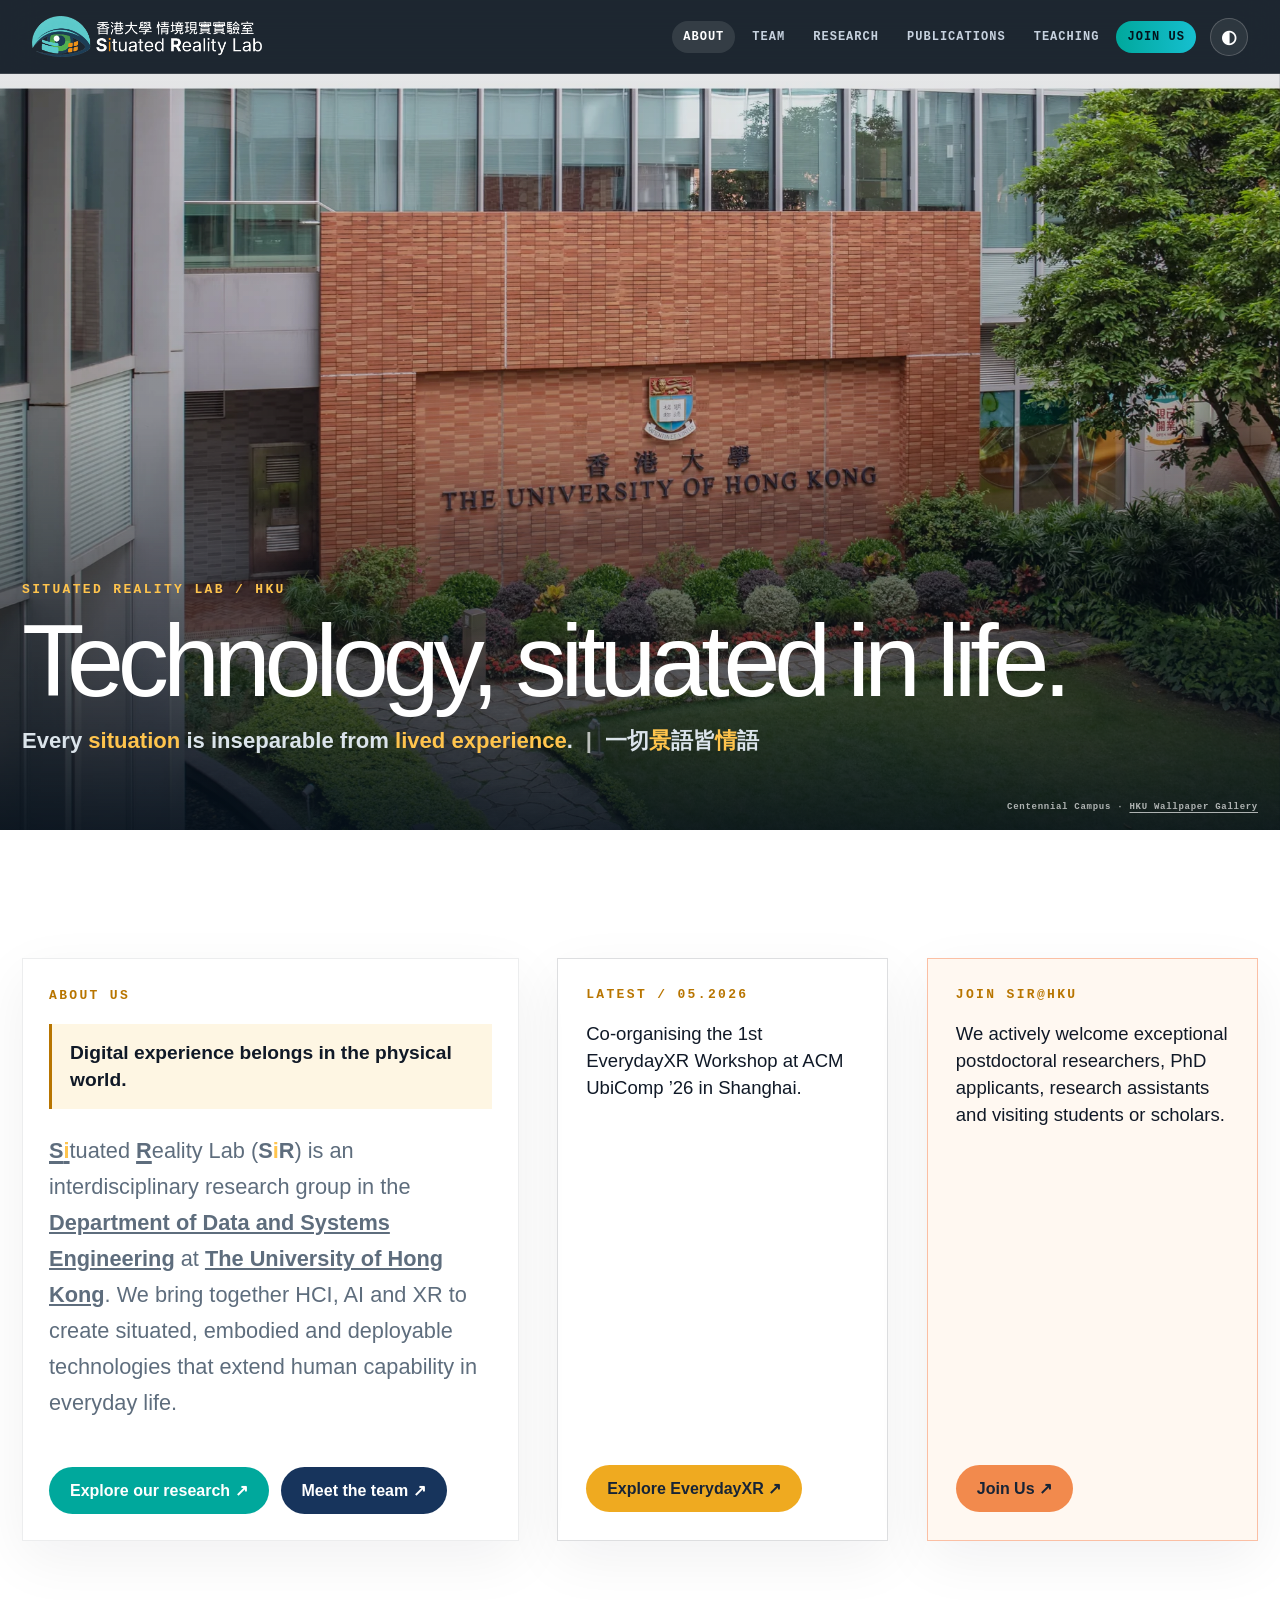
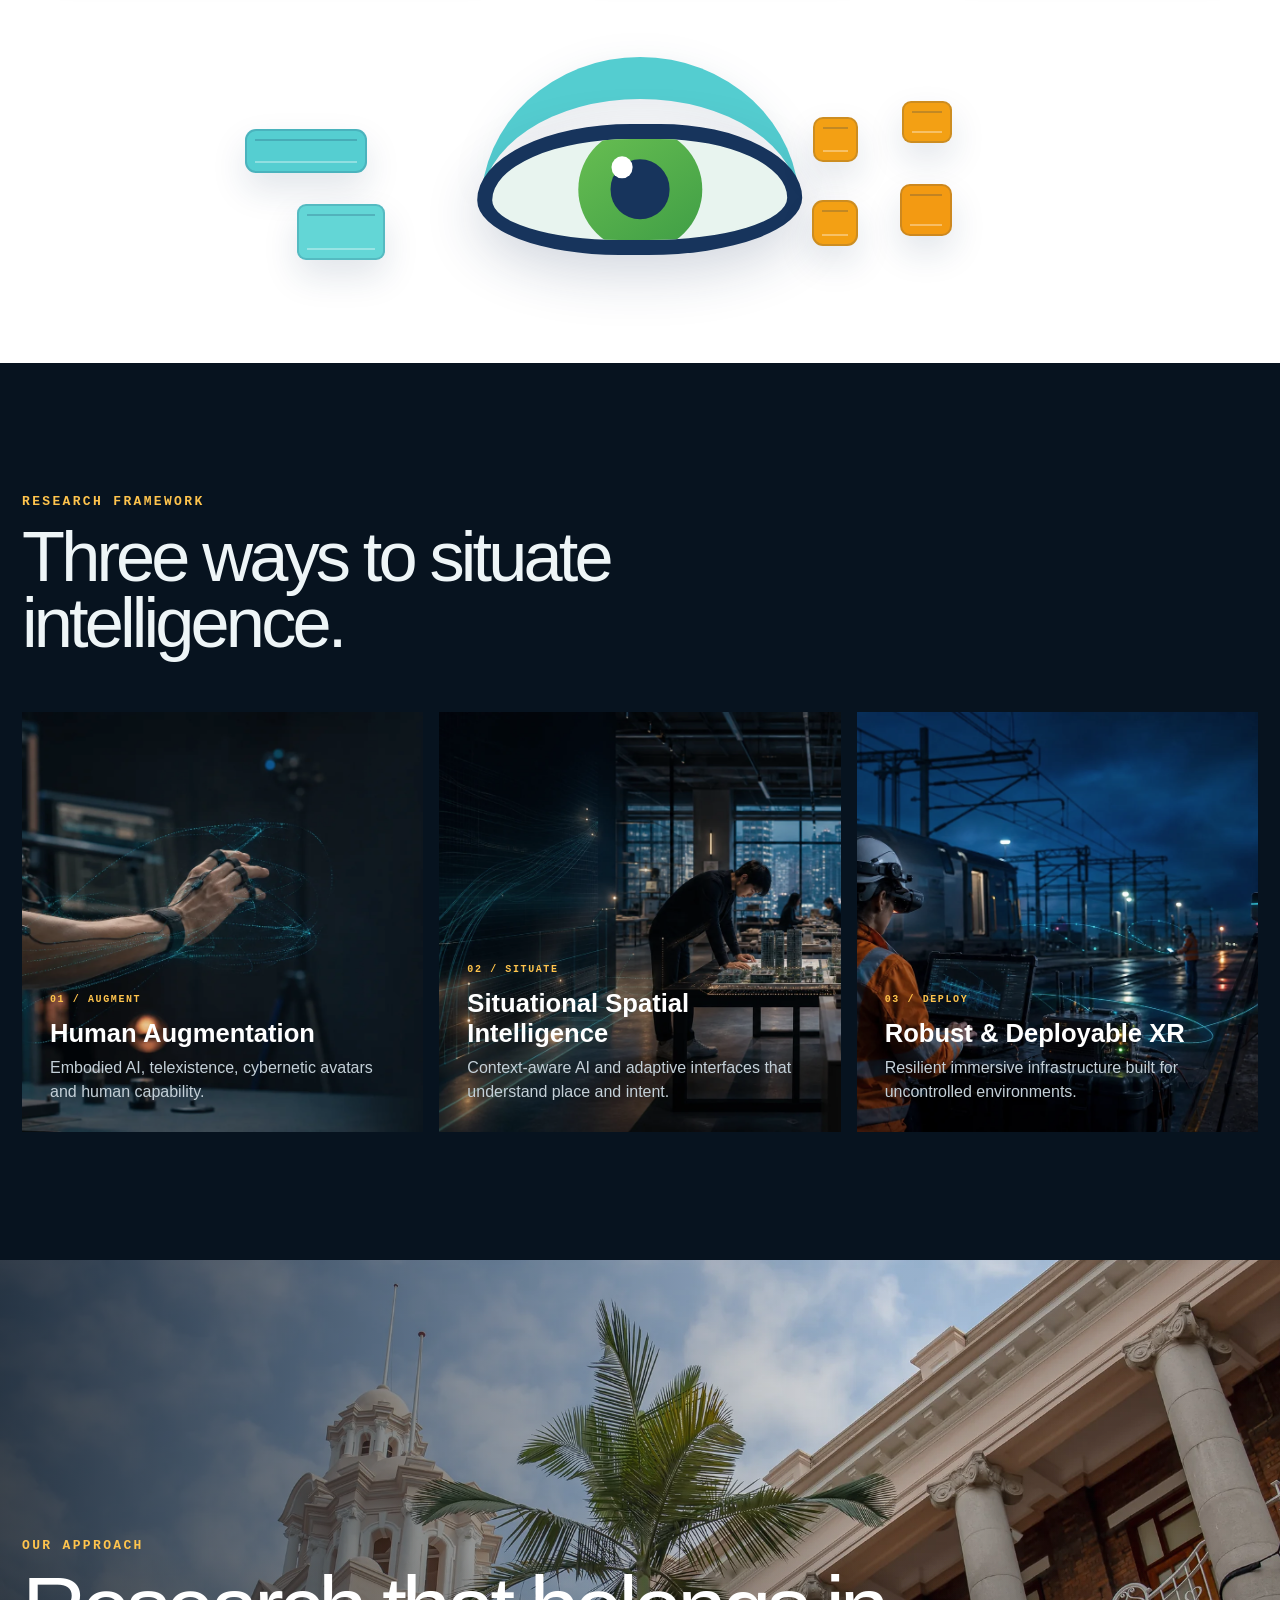
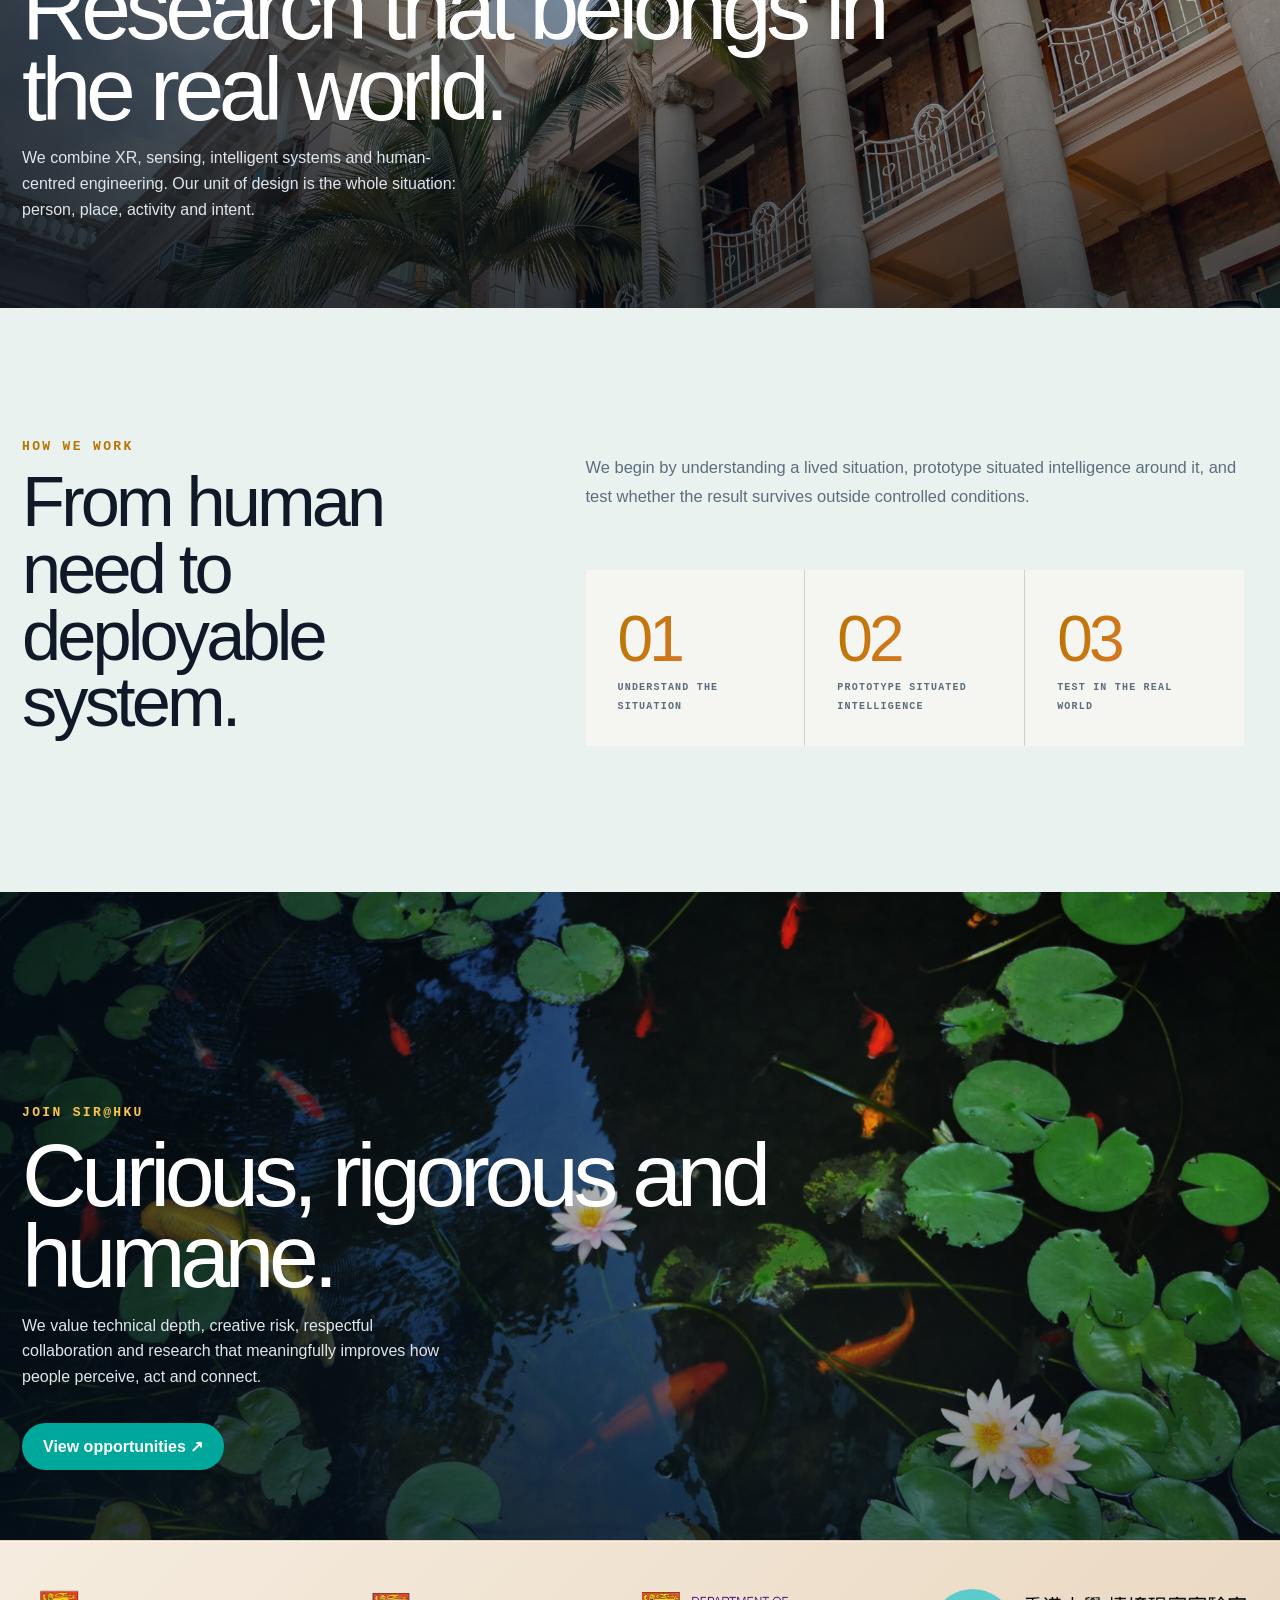
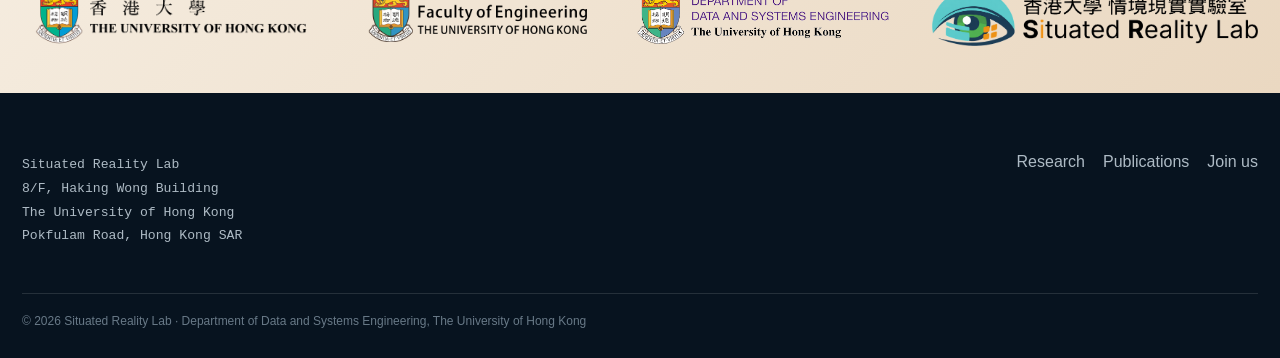
==== about.html @ 09bded4c "Fix About layout and 3D pupil" ====
<!doctype html><html lang="en"><head><meta charset="utf-8"><meta name="viewport" content="width=device-width,initial-scale=1"><meta name="theme-color" content="#07131f"><title>Situated Reality Lab — SiR@HKU</title><meta name="description" content="The Situated Reality Lab at The University of Hong Kong explores human augmentation, situational spatial intelligence and deployable XR systems."><meta property="og:title" content="Situated Reality Lab — SiR@HKU"><meta property="og:description" content="Every situation is inseparable from lived experience."><meta property="og:image" content="assets/campus/centennial-campus.webp"><link rel="icon" href="assets/brand/favicon.png"><link rel="stylesheet" href="site.css?v=20260717-about-eye4"></head><body>
<a class="skip" href="#content">Skip to content</a><header class="site-head"><a class="site-brand" href="index.html"><img src="assets/brand/sir-full-white.png" alt="Situated Reality Lab at HKU"></a><button class="nav-toggle" aria-expanded="false" aria-label="Open navigation">☰</button><nav class="site-nav" aria-label="Primary"><a href="index.html" aria-current="page">About</a><a href="team.html">Team</a><a href="research.html">Research</a><a href="publications.html">Publications</a><a href="teaching.html">Teaching</a><a class="join-pill" href="join.html">Join us</a></nav></header>
<main id="content" class="page-main"><section class="campus-hero"><img src="assets/campus/centennial-campus.webp" alt="HKU Centennial Campus"><div class="hero-copy"><span class="eyebrow">Situated Reality Lab / HKU</span><h1>Technology, situated in life.</h1><p class="hero-manifesto">Every <strong class="manifesto-accent">situation</strong> is inseparable from <strong class="manifesto-accent">lived experience</strong>. <span class="manifesto-divider">|</span> 一切<span class="manifesto-accent">景</span>語皆<span class="manifesto-accent">情</span>語</p></div><small class="photo-credit">Centennial Campus · <a href="https://hku.hk/multimedia/wallpaper-gallery/page-1/">HKU Wallpaper Gallery</a></small></section>
<section class="section section--white about-eye-section" data-about-eye><div class="about-eye-world" aria-hidden="true"><div class="about-eye"><div class="about-eye__cap"></div><div class="about-eye__sclera"><div class="about-eye__iris"><div class="about-eye__pupil"><i></i></div></div></div></div><span class="about-window about-window--1"></span><span class="about-window about-window--2"></span><span class="about-window about-window--3"></span><span class="about-window about-window--4"></span><span class="about-window about-window--5"></span><span class="about-window about-window--6"></span></div><div class="about-intro reveal"><div><span class="eyebrow">About us</span><aside class="about-note">Digital experience belongs in the physical world.</aside><p class="lede"><span class="sir-full-name"><strong class="sir-initial">S<span class="sir-i">i</span></strong>tuated <strong class="sir-initial">R</strong>eality Lab</span> (<strong class="sir-abbr">S<span class="sir-i">i</span>R</strong>) is an interdisciplinary research group in the <strong><a href="https://www.dase.hku.hk/" target="_blank" rel="noreferrer">Department of Data and Systems Engineering</a></strong> at <strong><a href="https://www.hku.hk/" target="_blank" rel="noreferrer">The University of Hong Kong</a></strong>. We bring together HCI, AI and XR to create situated, embodied and deployable technologies that extend human capability in everyday life.</p><div class="about-actions"><a class="button button--teal" href="research.html">Explore our research ↗</a><a class="button" href="team.html">Meet the team ↗</a></div></div><aside class="about-update"><span class="eyebrow">Latest / 05.2026</span><p>Co-organising the 1st EverydayXR Workshop at ACM UbiComp ’26 in Shanghai.</p><a class="button button--amber" href="https://sites.google.com/view/everydayxr2026" target="_blank" rel="noreferrer">Explore EverydayXR ↗</a></aside><aside class="about-update about-update--join"><span class="eyebrow">Join SiR@HKU</span><p>We actively welcome exceptional postdoctoral researchers, PhD applicants, research assistants and visiting students or scholars.</p><a class="button button--orange" href="join.html">Join Us ↗</a></aside></div></section>
<section class="section section--dark"><span class="eyebrow">Research framework</span><h2>Three ways to situate intelligence.</h2><div class="pillars reveal"><a class="pillar" href="research.html#augmentation"><img src="assets/research/human-augmentation-v2.webp" alt="Human augmentation research"><span>01 / AUGMENT</span><h3>Human Augmentation</h3><p>Embodied AI, telexistence, cybernetic avatars and human capability.</p></a><a class="pillar" href="research.html#intelligence"><img src="assets/research/spatial-intelligence-v2.webp" alt="Situational spatial intelligence research"><span>02 / SITUATE</span><h3>Situational Spatial Intelligence</h3><p>Context-aware AI and adaptive interfaces that understand place and intent.</p></a><a class="pillar" href="research.html#systems"><img src="assets/research/deployable-xr-v2.webp" alt="Deployable XR systems research"><span>03 / DEPLOY</span><h3>Robust & Deployable XR</h3><p>Resilient immersive infrastructure built for uncontrolled environments.</p></a></div></section>
<section class="campus-break"><img src="assets/campus/main-building-1.webp" alt="HKU Main Building"><div class="campus-break__copy reveal"><span class="eyebrow">Our approach</span><h2>Research that belongs in the real world.</h2><p>We combine XR, sensing, intelligent systems and human-centred engineering. Our unit of design is the whole situation: person, place, activity and intent.</p></div></section>
<section class="section section--tint"><div class="section-grid reveal"><div><span class="eyebrow">How we work</span><h2>From human need to deployable system.</h2></div><div class="prose"><p>We begin by understanding a lived situation, prototype situated intelligence around it, and test whether the result survives outside controlled conditions.</p><div class="kpi-row"><div class="kpi"><b>01</b><span>Understand the situation</span></div><div class="kpi"><b>02</b><span>Prototype situated intelligence</span></div><div class="kpi"><b>03</b><span>Test in the real world</span></div></div></div></div></section>
<section class="campus-break"><img src="assets/campus/law-pond.webp" alt="Pond lilies by the HKU Faculty of Law"><div class="campus-break__copy reveal"><span class="eyebrow">Join SiR@HKU</span><h2>Curious, rigorous and humane.</h2><p>We value technical depth, creative risk, respectful collaboration and research that meaningfully improves how people perceive, act and connect.</p><a class="button button--teal" href="join.html">View opportunities ↗</a></div></section></main>
<div class="logo-strip"><img src="assets/brand/hku-logo.png" alt="The University of Hong Kong"><img src="assets/brand/engineering-logo.png" alt="Faculty of Engineering"><img src="assets/brand/dase-logo.png" alt="Department of Data and Systems Engineering"><img src="assets/brand/sir-full.png" alt="Situated Reality Lab"></div>
<footer class="site-foot"><div class="foot-grid"><address>Situated Reality Lab<br>8/F, Haking Wong Building<br>The University of Hong Kong<br>Pokfulam Road, Hong Kong SAR</address><nav><a href="research.html">Research</a><a href="publications.html">Publications</a><a href="join.html">Join us</a></nav></div><div class="copyright">© 2026 Situated Reality Lab · Department of Data and Systems Engineering, The University of Hong Kong</div></footer><script src="site.js?v=20260717-about-eye3"></script></body></html>
---- site.css ----
:root{--ink:#101927;--muted:#5e6d7d;--paper:#f5f6f2;--teal:#00a89c;--cyan:#16bfd0;--yellow:#ffc44d;--yellow-ink:#b87500;--orange:#f57945;--navy:#17345c;--green:#7fa640;--line:rgba(16,25,39,.14);--max:1240px;--mono:ui-monospace,SFMono-Regular,Menlo,monospace;--sans:Inter,"Helvetica Neue",Arial,"PingFang SC",sans-serif}
*{box-sizing:border-box}html{scroll-behavior:smooth;background:var(--paper)}body{margin:0;color:var(--ink);background:var(--paper);font-family:var(--sans)}img{display:block;max-width:100%}a{color:inherit}::selection{background:var(--orange);color:#fff}.skip{position:absolute;left:-9999px}.skip:focus{left:16px;top:16px;z-index:1000;padding:10px;background:#fff}
.site-head{position:sticky;top:0;z-index:80;display:flex;align-items:center;gap:28px;min-height:74px;padding:10px max(22px,calc((100vw - var(--max))/2));border-bottom:1px solid rgba(255,255,255,.14);color:#fff;background:rgba(6,16,27,.9);backdrop-filter:blur(18px)}.site-brand{display:flex;align-items:center;gap:12px;text-decoration:none;margin-right:auto}.site-brand img{width:230px;height:auto;max-height:46px;object-fit:contain}.site-brand span{display:none}.site-nav{display:flex;align-items:center;gap:6px}.site-nav a,.quick a{padding:10px 11px;text-decoration:none;font:650 11px/1 var(--mono);letter-spacing:.09em;text-transform:uppercase;color:#c7d2df;border-radius:99px}.site-nav a:hover,.site-nav a[aria-current=page]{color:#fff;background:rgba(255,255,255,.1)}.join-pill{background:linear-gradient(90deg,var(--teal),var(--cyan))!important;color:#04131c!important}.nav-toggle{display:none;color:#fff;border:0;background:transparent;font-size:24px}
.campus-hero{position:relative;min-height:min(84vh,880px);display:flex;align-items:end;overflow:hidden;color:#fff;background:#0b1b2a}.campus-hero>img{position:absolute;inset:0;width:100%;height:100%;object-fit:cover;animation:hero-in 1.2s ease both}.campus-hero:after{content:"";position:absolute;inset:0;background:linear-gradient(180deg,rgba(4,15,26,.1),rgba(4,15,26,.2) 45%,rgba(4,15,26,.9))}.hero-copy{position:relative;z-index:2;width:min(var(--max),calc(100% - 44px));margin:0 auto;padding:90px 0 72px}.eyebrow{display:inline-block;font:700 11px/1.2 var(--mono);letter-spacing:.18em;text-transform:uppercase;color:var(--yellow-ink)}.hero-copy .eyebrow,.campus-break .eyebrow,.section--dark .eyebrow{color:var(--yellow)}.hero-copy h1{max-width:11em;margin:18px 0;font-size:clamp(3.2rem,8vw,7.8rem);font-weight:460;line-height:.88;letter-spacing:-.06em;text-wrap:balance}.hero-copy p{max-width:60ch;margin:0;color:#dbe4eb;font-size:clamp(1rem,1.6vw,1.25rem);line-height:1.55}.photo-credit{position:absolute;right:22px;bottom:18px;z-index:3;color:rgba(255,255,255,.66);font:600 9px/1 var(--mono);letter-spacing:.08em}.photo-credit a{text-underline-offset:3px}
.page-main{overflow:hidden}.section{padding:clamp(75px,10vw,140px) max(22px,calc((100vw - var(--max))/2))}.section--white{background:#fff}.section--dark{color:#eef5f7;background:#07131f}.section--tint{background:#e9f2ef}.section-grid{display:grid;grid-template-columns:minmax(0,.8fr) minmax(0,1.2fr);gap:clamp(45px,9vw,120px)}.section h2{max-width:12em;margin:14px 0 28px;font-size:clamp(2.5rem,5.5vw,5.4rem);font-weight:470;line-height:.95;letter-spacing:-.055em}.section h3{font-size:clamp(1.4rem,2vw,2rem);font-weight:560;line-height:1.15}.lede{max-width:60ch;color:var(--muted);font-size:clamp(1.1rem,1.7vw,1.38rem);line-height:1.65}.section--dark .lede,.section--dark p{color:#aebbc5}.prose{max-width:74ch}.prose p,.prose li{color:var(--muted);font-size:1.03rem;line-height:1.75}.prose strong{color:var(--ink)}.section--dark .prose strong{color:#fff}.prose ul{padding-left:1.15em}.kpi-row{display:grid;grid-template-columns:repeat(3,1fr);gap:1px;margin-top:60px;background:var(--line)}.kpi{padding:32px;background:var(--paper)}.kpi b{display:block;font-size:clamp(2.6rem,5vw,5rem);font-weight:470;letter-spacing:-.06em}.kpi span{font:650 10px/1.4 var(--mono);letter-spacing:.12em;text-transform:uppercase;color:var(--muted)}
.campus-break{position:relative;min-height:72vh;display:grid;place-items:end start;overflow:hidden;color:#fff}.campus-break img{position:absolute;inset:-7% 0;width:100%;height:114%;object-fit:cover;transform:translateY(var(--parallax,0))}.campus-break:after{content:"";position:absolute;inset:0;background:linear-gradient(90deg,rgba(3,13,23,.76),rgba(3,13,23,.1) 70%),linear-gradient(0deg,rgba(3,13,23,.55),transparent 55%)}.campus-break__copy{position:relative;z-index:2;width:min(var(--max),calc(100% - 44px));margin:0 auto;padding:70px 0}.campus-break h2{max-width:11em;margin:15px 0;font-size:clamp(3rem,7vw,7rem);font-weight:460;line-height:.9;letter-spacing:-.06em}.campus-break p{max-width:50ch;color:#dfe6eb;line-height:1.6}
.pillars{display:grid;grid-template-columns:repeat(3,1fr);gap:16px;margin-top:55px}.pillar{position:relative;min-height:420px;padding:28px;display:flex;flex-direction:column;justify-content:end;overflow:hidden;color:#fff;background:#0b1926;text-decoration:none}.pillar img{position:absolute;inset:0;width:100%;height:100%;object-fit:cover;filter:saturate(.82)}.pillar:after{content:"";position:absolute;inset:0;background:linear-gradient(0deg,rgba(3,10,18,.95),rgba(3,10,18,.08))}.pillar>*{position:relative;z-index:2}.pillar span{font:700 10px/1 var(--mono);letter-spacing:.16em;color:#67dfd5}.pillar h3{margin:14px 0 8px}.pillar p{margin:0;color:#c4d0d8;line-height:1.5}
.team-grid{display:grid;grid-template-columns:repeat(4,1fr);gap:18px;margin-top:55px}.person{background:#fff;border:1px solid var(--line)}.person img,.person-placeholder{width:100%;aspect-ratio:1;object-fit:cover;background:linear-gradient(135deg,var(--navy),var(--teal));}.person-placeholder{display:grid;place-items:center;color:#fff;font-size:4rem;font-weight:300}.person__copy{padding:21px}.person__copy h3{margin:0 0 8px;font-size:1.25rem}.person__copy p{margin:3px 0;color:var(--muted);font-size:.9rem;line-height:1.45}.person__copy .role{color:var(--yellow-ink);font:700 10px/1.3 var(--mono);letter-spacing:.09em;text-transform:uppercase}.alumni{columns:2;column-gap:55px;padding:0;list-style:none}.alumni li{break-inside:avoid;padding:13px 0;border-bottom:1px solid var(--line);color:var(--muted)}
.research-block{display:grid;grid-template-columns:70px 1fr;gap:35px;padding:45px 0;border-top:1px solid var(--line)}.research-block .num{font:700 12px/1 var(--mono);color:var(--orange)}.research-block h3{margin:0 0 15px;font-size:clamp(2rem,3.4vw,3.5rem);letter-spacing:-.04em}.topic-list{display:grid;grid-template-columns:1fr 1fr;gap:12px 35px;padding:0;list-style:none}.topic-list li{padding:14px 0;border-top:1px solid var(--line);color:var(--muted);line-height:1.55}
.research-scroll{background:#06111c}.research-scroll__section{position:relative;min-height:145vh;color:#fff}.research-scroll__panel{position:sticky;top:74px;display:grid;grid-template-columns:1.15fr .85fr;height:calc(100vh - 74px);min-height:650px;overflow:hidden;background:#07131f}.research-scroll__section:nth-child(even) .research-scroll__panel{grid-template-columns:.85fr 1.15fr}.research-scroll__section:nth-child(even) .research-scroll__visual{order:2}.research-scroll__visual{position:relative;overflow:hidden}.research-scroll__visual:after{content:"";position:absolute;inset:0;background:linear-gradient(90deg,transparent 55%,#07131f)}.research-scroll__section:nth-child(even) .research-scroll__visual:after{background:linear-gradient(270deg,transparent 55%,#07131f)}.research-scroll__visual img{width:100%;height:100%;object-fit:cover;filter:saturate(.86) contrast(1.05);transform:scale(1.03)}.research-scroll__copy{display:flex;flex-direction:column;justify-content:center;padding:clamp(34px,6vw,90px)}.research-scroll__num{font:700 10px/1 var(--mono);letter-spacing:.18em;color:#6ae2d7}.research-scroll__copy h2{margin:20px 0;font-size:clamp(3rem,5.5vw,6rem);font-weight:470;line-height:.9;letter-spacing:-.06em}.research-scroll__copy>p{max-width:42ch;color:#bdc9d2;font-size:1.05rem;line-height:1.6}.research-keywords{display:flex;flex-wrap:wrap;gap:9px;margin:24px 0 0;padding:0;list-style:none}.research-keywords li{padding:9px 11px;border:1px solid rgba(255,255,255,.18);border-radius:99px;color:#e4edf2;font:650 9px/1.2 var(--mono);letter-spacing:.06em}.research-scroll__cta{margin-top:28px;color:#72e1d7;text-decoration:none;font-weight:650}
.about-intro{display:grid;grid-template-columns:1fr 1fr;gap:clamp(40px,8vw,110px);align-items:end}.about-update{padding:28px;border:1px solid var(--line);background:#fff}.about-update p{font-size:1.25rem;line-height:1.45}.about-update a{text-underline-offset:4px}.about-actions{display:flex;gap:12px;flex-wrap:wrap;margin-top:28px}
.manifesto-accent,.text-accent{color:var(--yellow)}.manifesto-divider{padding:0 .3em;color:rgba(255,255,255,.7)}.hero-copy .hero-manifesto{max-width:none;font-size:clamp(1.08rem,1.8vw,1.38rem);font-weight:650}
.pub-tools{display:flex;gap:12px;align-items:center;margin:35px 0}.pub-tools input{width:min(520px,100%);padding:15px 18px;border:1px solid var(--line);background:#fff;font:inherit}.pub-year{display:grid;grid-template-columns:140px 1fr;gap:35px;padding:40px 0;border-top:1px solid var(--line)}.pub-year h2{margin:0;font-size:2.5rem}.pub-list{margin:0;padding:0 0 0 2.5rem;list-style:decimal}.pub-list li{padding:0 0 24px .35rem;color:var(--muted);line-height:1.6}.pub-list li::marker{color:var(--yellow-ink);font:800 11px/1 var(--mono)}.pub-list strong{color:var(--ink)}.author-highlight{padding:0 .15em;color:#fff;background:var(--navy);font-weight:750}.pub-note{color:var(--orange);font-weight:800}.badge{display:inline-block;margin:5px 0 0 8px;padding:5px 8px;color:#fff;background:var(--orange);font:700 9px/1.25 var(--mono);letter-spacing:.05em;text-transform:uppercase}.publication-key{margin:-10px 0 28px;color:var(--muted);font-size:.88rem}.publication-key sup{color:var(--orange);font-weight:800}
.teaching-group{padding:36px;border:1px solid var(--line);background:#fff}.teaching-group+.teaching-group{margin-top:24px}.teaching-brand{display:flex;align-items:center;min-height:74px;margin-bottom:20px}.teaching-brand img{width:auto;max-width:min(420px,100%);max-height:74px;object-fit:contain}.teaching-brand--cam img{max-height:64px}.supervision-note{margin-top:24px;padding:18px 20px;border-left:3px solid var(--teal);color:var(--muted);background:#f2f6f4;font-size:.9rem;line-height:1.6}
.timeline{display:grid;gap:0}.course{display:grid;grid-template-columns:170px 1fr;gap:32px;padding:38px 0;border-top:1px solid var(--line)}.course time{font:700 11px/1.5 var(--mono);letter-spacing:.1em;color:var(--yellow-ink)}.course h3{margin:0 0 10px}.course p{margin:4px 0;color:var(--muted);line-height:1.6}
.status-card{padding:35px;border-left:5px solid var(--orange);background:#fff}.status-card h3{margin-top:0}.opportunities{display:grid;grid-template-columns:repeat(3,1fr);gap:15px;margin-top:40px}.opportunity{padding:26px;border:1px solid var(--line);background:#fff}.opportunity span{color:var(--yellow-ink);font:700 10px/1 var(--mono);letter-spacing:.1em}.opportunity h3{margin:15px 0 8px}.opportunity p{color:var(--muted);line-height:1.55}.faq{max-width:900px;margin-top:40px}.faq details{border-top:1px solid var(--line)}.faq summary{cursor:pointer;padding:24px 34px 24px 0;font-size:1.12rem;font-weight:620;list-style:none}.faq summary:after{content:"+";float:right;color:var(--teal)}.faq details[open] summary:after{content:"−"}.faq details p{max-width:70ch;margin:0 0 25px;color:var(--muted);line-height:1.7}
.button{display:inline-block;margin-top:18px;padding:14px 21px;border-radius:99px;color:#fff;background:var(--navy);text-decoration:none;font-weight:650}.button--teal{background:var(--teal)}.logo-strip{color-scheme:only light;display:grid;grid-template-columns:1.15fr .9fr 1fr 1.25fr;align-items:center;gap:38px;padding:44px max(22px,calc((100vw - var(--max))/2));background:linear-gradient(135deg,#f5ecdf 0%,#ead8c1 100%);border-top:1px solid rgba(113,73,35,.16);box-shadow:inset 0 1px rgba(255,255,255,.48)}.logo-strip img{width:100%;height:58px;object-fit:contain}.logo-strip img:last-child{height:64px}.site-foot{padding:60px max(22px,calc((100vw - var(--max))/2)) 32px;color:#aebbc5;background:#07131f}.foot-grid{display:grid;grid-template-columns:1fr 1fr;gap:40px}.site-foot img{width:165px}.site-foot p,.site-foot address{font:normal .82rem/1.8 var(--mono)}.site-foot nav{display:flex;justify-content:flex-end;gap:18px;flex-wrap:wrap}.site-foot nav a{text-decoration:none}.copyright{margin-top:45px;padding-top:20px;border-top:1px solid rgba(255,255,255,.12);color:#687987;font-size:.75rem}
.about-intro{grid-template-columns:1.2fr .8fr .8fr;gap:clamp(18px,3vw,42px);align-items:stretch}.about-update{display:flex;flex-direction:column}.about-update p{font-size:1.16rem}.about-update a{margin-top:auto}.about-update--join{border-color:rgba(245,121,69,.45);background:#fff8f1}.about-update--join .eyebrow{color:var(--yellow-ink)}
.research-scroll__copy{overflow:auto}.research-keywords--details{display:grid;gap:0;width:100%;margin-top:20px}.research-keywords--details details{border-top:1px solid rgba(255,255,255,.16)}.research-keywords--details summary{cursor:pointer;padding:12px 26px 12px 0;color:#eef5f7;font:650 10px/1.35 var(--mono);letter-spacing:.045em;list-style:none}.research-keywords--details summary:after{content:"+";float:right;color:#67dfd5;font-size:15px}.research-keywords--details details[open] summary:after{content:"−"}.research-keywords--details p{margin:0 0 14px;max-width:48ch;color:#9fb0bc;font-size:.88rem;line-height:1.55}
.team-author{padding:.04em .2em;color:#542400;background:var(--yellow);border-bottom:2px solid var(--orange);font-weight:760}
.section--tint .eyebrow{color:var(--yellow-ink)}.kpi b,.pub-year>h2{color:var(--yellow-ink)}@supports ((-webkit-background-clip:text) or (background-clip:text)){.kpi b{background:linear-gradient(110deg,var(--yellow-ink),var(--orange));-webkit-background-clip:text;background-clip:text;-webkit-text-fill-color:transparent}}.pillar span,.research-scroll__num,.research-block .num{color:var(--yellow)}
.final-thought-note{max-width:900px;margin:0}.final-thought-note h3{margin:8px 0 12px;font-size:1.05rem}.final-thought-note p{margin:8px 0;font-size:.9rem}.join-label{color:var(--yellow-ink)!important}.final-thought-note .join-label{font:800 11px/1.2 var(--mono);letter-spacing:.12em;text-transform:uppercase}.join-page main a[target="_blank"]:not([href*="hku.hk/multimedia"])::after,.join-page main a[href^="mailto:"]::after{content:" ↗";color:var(--yellow-ink);font-weight:800;text-decoration:none}.join-page main .reading-list a[target="_blank"]::after{content:none}
.recruitment-call{display:grid;gap:10px;margin:20px 0;padding:0;list-style:none}.recruitment-call li{padding:15px 18px;border-left:3px solid var(--yellow);color:var(--ink);background:#fff8df;font-weight:720}.recruitment-call span{color:var(--muted);font-weight:560}.opening-intro{display:grid;grid-template-columns:minmax(0,.8fr) minmax(0,1.2fr);gap:clamp(45px,9vw,120px);align-items:end}.opening-intro .eyebrow,.opening-intro h2{grid-column:1}.opening-intro .lede{grid-column:2;grid-row:1 / span 2;margin:0}.opening-list{margin-top:55px;border-top:1px solid var(--line)}.opening-row{display:grid;grid-template-columns:90px 1fr;gap:28px;padding:38px 0;border-bottom:1px solid var(--line)}.opening-index{color:var(--yellow-ink);font:800 12px/1 var(--mono);letter-spacing:.14em}.opening-row h3{margin:0 0 8px}.opening-row p:first-of-type{margin-top:0}.opening-meta{color:var(--yellow-ink)!important;font:750 11px/1.45 var(--mono)!important;letter-spacing:.08em;text-transform:uppercase}.requirement-note{margin:10px 0 20px;padding:13px 16px;border-left:3px solid var(--yellow);color:var(--muted);background:#fff8df;font-size:.84rem;line-height:1.6}.requirement-note sup{color:var(--yellow-ink);font-weight:800}
.join-feature{display:grid;grid-template-columns:minmax(280px,.72fr) minmax(0,1.28fr);gap:clamp(42px,7vw,100px);align-items:start}.join-feature--reverse{grid-template-columns:minmax(0,1.28fr) minmax(280px,.72fr)}.join-feature__media{position:sticky;top:104px;margin:0}.join-feature__media img{width:100%;height:min(76vh,760px);min-height:560px;object-fit:cover;object-position:67% center}.join-feature--reverse .join-feature__media img{object-position:52% center}.join-feature__media figcaption{padding-top:10px;color:var(--muted);font:650 9px/1.45 var(--mono);letter-spacing:.06em}.join-feature__content h2{font-size:clamp(2.6rem,4.8vw,5rem)}.join-feature__content>.lede{margin-bottom:34px}.capability-grid{display:grid;grid-template-columns:1fr 1fr;gap:12px}.capability-grid article{padding:24px;border-top:3px solid var(--yellow);background:#fff}.capability-grid span{color:var(--yellow-ink);font:800 10px/1 var(--mono);letter-spacing:.14em}.capability-grid h3{margin:13px 0 9px;font-size:1.16rem}.capability-grid p,.admission-cards p,.funding-note,.institution-note p{color:var(--muted);line-height:1.65}.profile-note{margin-top:18px;padding:18px 20px;border-left:3px solid var(--yellow);color:var(--muted);background:#f7faf7;font-size:.9rem;line-height:1.65}.admission-cards{display:grid;gap:14px}.admission-cards article{padding:26px;border:1px solid var(--line);background:#f7f8f4}.admission-cards h3{margin:0 0 10px}.admission-cards a,.funding-note a{font-weight:700;text-decoration-color:var(--yellow-ink);text-decoration-thickness:2px;text-underline-offset:3px}.funding-note{margin:18px 0;padding:17px 19px;border-left:3px solid var(--yellow);background:#fff8df}.join-rankings{margin-top:24px}.join-rankings .kpi{padding:18px}.join-rankings .kpi b{font-size:clamp(2rem,3.2vw,3.4rem)}.institution-note{display:grid;grid-template-columns:1fr 1fr;gap:22px;margin-top:24px}.institution-note p{margin:0}.reading-list{display:grid;gap:0;margin-top:28px;padding-left:1.35rem}.reading-list li{padding:15px 0 15px 6px;border-top:1px solid var(--line)}.reading-list a{display:inline;color:var(--ink);font-weight:700;text-decoration-color:var(--yellow-ink);text-decoration-thickness:2px;text-underline-offset:4px}.reading-list cite{font-style:italic}.citation-meta{display:block;margin-top:6px;color:var(--muted);font:600 10px/1.55 var(--mono);letter-spacing:.025em}
.kpi-row.kpi-row--four{grid-template-columns:repeat(4,1fr)}
.why-join{overflow:hidden}.why-join__intro{display:grid;grid-template-columns:minmax(0,.85fr) minmax(0,1.15fr);gap:clamp(45px,9vw,120px);align-items:end}.why-join__intro h2{margin-bottom:0}.why-join__context{max-width:68ch}.why-join__context p{color:#b7c2ca;font-size:1.05rem;line-height:1.72}.why-join__context a{color:#fff;font-weight:700;text-decoration-color:var(--yellow);text-decoration-thickness:2px;text-underline-offset:4px}.why-join__context strong{color:var(--yellow)}.why-join__showcase{display:grid;grid-template-columns:minmax(0,1.18fr) minmax(300px,.82fr);gap:clamp(28px,5vw,68px);align-items:stretch;margin-top:60px}.why-join__visual{display:flex;flex-direction:column;justify-content:flex-end;margin:0;padding:clamp(22px,4vw,48px) clamp(15px,3vw,40px) 12px;background:#d8d1c1}.why-join__visual img{width:100%;height:auto;max-height:540px;object-fit:contain}.why-join__visual figcaption{padding-top:12px;color:#49525a;font:650 9px/1.45 var(--mono);letter-spacing:.06em}.why-join__visual a{font-weight:700}.why-join__funding{padding:clamp(25px,4vw,44px);border-top:4px solid var(--yellow);background:#102231}.micro-label{color:var(--yellow);font:800 10px/1 var(--mono);letter-spacing:.14em;text-transform:uppercase}.why-join__funding h3{max-width:13em;margin:16px 0 28px;font-size:clamp(1.8rem,3vw,3.1rem);font-weight:520;letter-spacing:-.035em}.funding-paths{display:grid;gap:18px}.funding-paths article{padding-top:18px;border-top:1px solid #29404f}.funding-paths article>span{color:var(--yellow);font:800 10px/1 var(--mono);letter-spacing:.12em;text-transform:uppercase}.funding-paths h4{margin:9px 0 8px;color:#fff;font-size:1.08rem}.funding-paths p{margin:0;color:#aebbc5;font-size:.92rem;line-height:1.65}.funding-paths a{color:#fff;text-decoration-color:var(--yellow);text-underline-offset:3px}.why-join__rankings{margin-top:44px;background:#29404f}.why-join__rankings .kpi{padding:24px;background:#102231}.why-join__rankings .kpi b{color:var(--yellow);font-size:clamp(2.6rem,4.5vw,4.5rem)}.why-join__rankings .kpi span{color:#aebbc5}.why-join__source{display:grid;grid-template-columns:minmax(170px,.36fr) 1fr;align-items:center;gap:24px;margin-top:20px;padding:14px;border:1px solid #29404f;color:#fff;background:#0c1b28;transition:border-color .25s,transform .25s}.why-join__source:hover{border-color:var(--yellow);transform:translateY(-2px)}.why-join__source img{width:100%;height:90px;object-fit:cover}.why-join__source span{display:grid;gap:8px}.why-join__source small{color:#8fa0ab;font:650 9px/1.4 var(--mono);letter-spacing:.08em;text-transform:uppercase}.why-join__source strong{color:var(--yellow);font-size:1.08rem}.join-page main .why-join__context a::after,.join-page main .funding-paths a::after,.join-page main .why-join__visual a::after,.join-page main .why-join__source::after{content:none}
.reveal{opacity:0;transform:translateY(24px);transition:.7s ease}.reveal.is-visible{opacity:1;transform:none}@keyframes hero-in{from{scale:1.06;opacity:.5}to{scale:1;opacity:1}}
@media(max-width:900px){.nav-toggle{display:block}.site-nav{position:absolute;left:0;right:0;top:100%;display:none;flex-direction:column;align-items:stretch;padding:14px 22px;background:#07131f}.site-nav.is-open{display:flex}.site-nav a{padding:14px}.section-grid,.foot-grid,.about-intro,.opening-intro,.join-feature,.join-feature--reverse,.why-join__intro,.why-join__showcase{grid-template-columns:1fr}.opening-intro .eyebrow,.opening-intro h2,.opening-intro .lede{grid-column:1;grid-row:auto}.opening-row{grid-template-columns:54px 1fr}.application-notes{margin-left:82px}.join-feature__media{position:relative;top:0;order:0}.join-feature__content{order:1}.join-feature__media img{height:56vh;min-height:420px}.pillars{grid-template-columns:1fr}.pillar{min-height:350px}.team-grid{grid-template-columns:repeat(2,1fr)}.opportunities{grid-template-columns:1fr}.topic-list{grid-template-columns:1fr}.site-foot nav{justify-content:flex-start}.campus-hero{min-height:72vh}.hero-copy h1{font-size:clamp(3.2rem,13vw,6rem)}.logo-strip{grid-template-columns:1fr 1fr}.research-scroll__section{min-height:auto}.research-scroll__panel,.research-scroll__section:nth-child(even) .research-scroll__panel{position:relative;top:0;grid-template-columns:1fr;height:auto;min-height:0}.research-scroll__section:nth-child(even) .research-scroll__visual{order:0}.research-scroll__visual{height:52vh;min-height:380px}.research-scroll__visual:after,.research-scroll__section:nth-child(even) .research-scroll__visual:after{background:linear-gradient(0deg,#07131f,transparent 60%)}.research-scroll__copy{padding:55px 24px 75px}}
.join-page main .why-join__context a::after,.join-page main .funding-paths a::after,.join-page main .why-join__visual a::after,.join-page main .why-join__source::after{content:none!important}
@media(max-width:600px){.site-head{min-height:66px}.site-brand img{width:180px}.team-grid{grid-template-columns:1fr}.alumni{columns:1}.kpi-row{grid-template-columns:1fr}.capability-grid,.institution-note{grid-template-columns:1fr}.pub-year,.course,.research-block,.opening-row{grid-template-columns:1fr}.opening-row{gap:14px}.application-notes{margin-left:0}.join-feature__media img{height:62vh;min-height:360px}.pub-year{gap:15px}.research-block{gap:16px}.logo-strip{grid-template-columns:1fr;gap:25px}.logo-strip img{width:min(330px,100%);object-position:left center}.hero-copy{padding-bottom:50px}.campus-break{min-height:62vh}.why-join__source{grid-template-columns:1fr}.why-join__source img{height:auto}.why-join__visual{padding:22px 10px 10px}}
@media(max-width:600px){.kpi-row.kpi-row--four{grid-template-columns:1fr}}
@media(prefers-reduced-motion:reduce){html{scroll-behavior:auto}.reveal{opacity:1;transform:none}.campus-hero>img{animation:none}}
.reading-section{display:grid;grid-template-columns:minmax(280px,.72fr) minmax(0,1.28fr);gap:clamp(42px,7vw,100px);align-items:start}.reading-section__intro{position:sticky;top:104px}.reading-photo{margin:32px 0 0}.reading-photo img{width:100%;height:min(58vh,560px);min-height:440px;object-fit:cover}.reading-photo figcaption{padding-top:10px;color:var(--muted);font:650 9px/1.45 var(--mono);letter-spacing:.06em}
@media(max-width:900px){.reading-section{grid-template-columns:1fr}.reading-section__intro{position:relative;top:0}.reading-photo img{height:55vh;min-height:400px}}
.why-join__visual{position:relative;display:block;overflow:hidden;padding:0;background:#d8b846}.why-join__visual img{width:100%;height:100%;min-height:620px;max-height:none;object-fit:cover;object-position:center}.why-join__visual figcaption{position:absolute;right:0;bottom:0;left:0;padding:36px 18px 14px;color:#fff;background:linear-gradient(transparent,rgba(7,19,31,.88));font:650 9px/1.45 var(--mono);letter-spacing:.06em}.why-join__visual a{color:#fff}.why-join__rankings{grid-template-columns:repeat(4,minmax(0,1fr))}.why-join__rankings .kpi{min-width:0}.why-join__rankings .kpi span{line-height:1.45}
@media(max-width:900px){.why-join__visual img{min-height:520px}.why-join__rankings{grid-template-columns:repeat(2,minmax(0,1fr))}}
@media(max-width:600px){.why-join__visual img{min-height:360px}.why-join__rankings{grid-template-columns:repeat(2,minmax(0,1fr))}.why-join__rankings .kpi{padding:18px 14px}.why-join__rankings .kpi b{font-size:clamp(2.25rem,12vw,3.4rem)}.why-join__rankings .kpi span{font-size:.72rem}}
.research-vision__image{width:100%;margin:0 0 30px}.research-vision__image img{display:block;width:100%;aspect-ratio:3/2;object-fit:cover}.research-vision__image figcaption{padding-top:10px;color:var(--muted);font:650 9px/1.45 var(--mono);letter-spacing:.06em}.research-vision__image a{color:var(--ink);font-weight:700;text-decoration-color:var(--yellow-ink);text-underline-offset:3px}
.why-join__rankings .kpi b{background:linear-gradient(125deg,var(--rank-start,#ffe36a),var(--rank-end,#ff9f32));-webkit-background-clip:text;background-clip:text;-webkit-text-fill-color:transparent}.why-join__rankings .kpi:nth-child(1){--rank-start:#fff08a;--rank-end:#ffd84d}.why-join__rankings .kpi:nth-child(2){--rank-start:#ffe36a;--rank-end:#ffc247}.why-join__rankings .kpi:nth-child(3){--rank-start:#ffd54f;--rank-end:#ffb33b}.why-join__rankings .kpi:nth-child(4){--rank-start:#ffca45;--rank-end:#ffa43a}.why-join__rankings .kpi:nth-child(5){--rank-start:#ffba40;--rank-end:#ff9638}.why-join__rankings .kpi:nth-child(6){--rank-start:#ffac3d;--rank-end:#f88935}.why-join__rankings .kpi:nth-child(7){--rank-start:#ff9f39;--rank-end:#ee7c32}.why-join__rankings .kpi:nth-child(8){--rank-start:#ff9137;--rank-end:#df6f2f}
.how-we-work__steps .kpi b{background:linear-gradient(125deg,var(--step-start,#fff08a),var(--step-end,#ff9f32));-webkit-background-clip:text;background-clip:text;-webkit-text-fill-color:transparent}.how-we-work__steps .kpi:nth-child(1){--step-start:#fff08a;--step-end:#ffd84d}.how-we-work__steps .kpi:nth-child(2){--step-start:#ffd54f;--step-end:#ffb33b}.how-we-work__steps .kpi:nth-child(3){--step-start:#ffac3d;--step-end:#f88935}
.open-access-label{display:inline-flex;align-items:center;margin-left:8px;padding:4px 7px;border:1px solid #86c59b;border-radius:999px;color:#17683a;background:#e7f6ec;font:800 8px/1 var(--mono);letter-spacing:.08em;text-transform:uppercase;vertical-align:1px}
.research-scroll__copy{min-height:0;overflow-y:auto;justify-content:safe center;scrollbar-gutter:stable}.research-scroll__num{font-size:13px;line-height:1.1;letter-spacing:.16em}.research-keywords--details summary{padding:14px 28px 14px 0;font-size:13px;line-height:1.4;letter-spacing:.035em}.research-keywords--details summary:after{font-size:18px}.research-keywords--details p{margin-bottom:16px;font-size:.92rem;line-height:1.58}
.research-scroll__num{position:sticky;top:0;z-index:3;align-self:flex-start;padding:8px 12px 8px 0;background:linear-gradient(90deg,#07131f 78%,rgba(7,19,31,0))}
@media(max-width:600px){.reading-photo img{height:62vh;min-height:360px}}

/* Research cinematic prototype: scroll is the timeline; images are replaceable by encoded video later. */
.research-cinematic{--cinematic-progress:0;position:relative;isolation:isolate;background:#06111c}
.research-cinematic__stage{position:sticky;top:74px;z-index:0;height:calc(100vh - 74px);overflow:hidden;background:#06111c}
.research-cinematic__scene{position:absolute;inset:0;opacity:0;transform:scale(1.08);will-change:opacity,transform;transition:opacity .12s linear}
.research-cinematic__scene img{width:100%;height:100%;object-fit:cover;filter:saturate(.88) contrast(1.08) brightness(.72)}
.research-cinematic__scene:after{content:"";position:absolute;inset:0;background:linear-gradient(90deg,rgba(4,13,22,.14),rgba(4,13,22,.28) 48%,rgba(4,13,22,.94) 82%),linear-gradient(0deg,rgba(4,13,22,.62),transparent 45%)}
.research-cinematic__scene--augment{opacity:var(--scene-1,1);transform:scale(calc(1.08 - var(--scene-1-progress,0)*.06)) translate3d(calc(var(--scene-1-progress,0)*-1.5%),0,0)}
.research-cinematic__scene--situate{opacity:var(--scene-2,0);transform:scale(calc(1.08 - var(--scene-2-progress,0)*.06)) translate3d(calc((1 - var(--scene-2-progress,0))*1.5%),0,0)}
.research-cinematic__scene--deploy{opacity:var(--scene-3,0);transform:scale(calc(1.08 - var(--scene-3-progress,0)*.06)) translate3d(calc((1 - var(--scene-3-progress,0))*1.5%),0,0)}
.research-cinematic__glow{position:absolute;left:18%;top:30%;width:30vw;height:30vw;border-radius:50%;background:radial-gradient(circle,rgba(0,212,194,.24),transparent 68%);mix-blend-mode:screen;transform:translate3d(calc(var(--cinematic-progress)*8vw),calc(var(--cinematic-progress)*-3vw),0)}
.research-cinematic__grid{position:absolute;inset:0;opacity:.18;background-image:linear-gradient(rgba(91,226,213,.2) 1px,transparent 1px),linear-gradient(90deg,rgba(91,226,213,.2) 1px,transparent 1px);background-size:72px 72px;mask-image:linear-gradient(90deg,#000,transparent 68%);transform:perspective(700px) rotateX(62deg) translateY(48%) scale(1.5);transform-origin:bottom}
.research-cinematic__hud{position:absolute;left:max(22px,calc((100vw - var(--max))/2));right:max(22px,calc((100vw - var(--max))/2));bottom:26px;display:grid;grid-template-columns:auto auto 1fr auto;align-items:center;gap:14px;color:#d7e2e9;font:750 9px/1 var(--mono);letter-spacing:.14em;text-transform:uppercase}
.research-cinematic__hud b{color:var(--yellow);font-size:13px}.research-cinematic__hud i{height:1px;background:linear-gradient(90deg,var(--yellow) calc(var(--cinematic-progress)*100%),rgba(255,255,255,.2) 0)}.research-cinematic__hud small{font:inherit;color:#8fa2ae}
.research-cinematic .research-scroll__section{z-index:2;min-height:115vh;margin-top:0;padding:15vh max(22px,calc((100vw - var(--max))/2)) 18vh;pointer-events:none}
.research-cinematic .research-scroll__section:first-of-type{margin-top:calc(-100vh + 74px)}
.research-cinematic .research-scroll__panel,.research-cinematic .research-scroll__section:nth-child(even) .research-scroll__panel{position:relative;top:auto;display:block;width:min(570px,48vw);height:auto;min-height:0;margin-left:auto;overflow:visible;background:transparent;pointer-events:auto}
.research-cinematic .research-scroll__visual{display:none}
.research-cinematic .research-scroll__copy{max-height:none;overflow:visible;justify-content:flex-start;padding:clamp(28px,4vw,54px);border:1px solid rgba(255,255,255,.14);background:rgba(7,19,31,.82);box-shadow:0 30px 90px rgba(0,0,0,.28);backdrop-filter:blur(18px)}
.research-cinematic .research-scroll__num{position:static;padding:0;background:none}
.research-cinematic .research-scroll__copy h2{font-size:clamp(3rem,4.8vw,5.2rem)}

@media(max-width:900px){
  .research-cinematic__stage{top:66px;height:calc(100vh - 66px)}
  .research-cinematic__scene:after{background:linear-gradient(0deg,rgba(4,13,22,.96) 5%,rgba(4,13,22,.25) 72%),linear-gradient(90deg,rgba(4,13,22,.15),rgba(4,13,22,.45))}
  .research-cinematic__hud{bottom:15px;grid-template-columns:auto auto 1fr}.research-cinematic__hud small{display:none}
  .research-cinematic .research-scroll__section{min-height:125vh;margin-top:0;padding:44vh 22px 14vh}
  .research-cinematic .research-scroll__section:first-of-type{margin-top:calc(-100vh + 66px)}
  .research-cinematic .research-scroll__panel,.research-cinematic .research-scroll__section:nth-child(even) .research-scroll__panel{width:100%;margin:0}
  .research-cinematic .research-scroll__copy{max-height:none;padding:26px 22px}
  .research-cinematic .research-scroll__copy h2{font-size:clamp(2.7rem,10vw,4rem)}
}
@media(prefers-reduced-motion:reduce){.research-cinematic__scene{transform:none!important;transition:none}.research-cinematic__grid,.research-cinematic__glow{display:none}}
.research-world-canvas{position:absolute;inset:0;width:100%;height:100%;display:block;background:radial-gradient(circle at 35% 45%,#123649 0,#071824 42%,#030a12 100%)}
.research-world-fallback{display:none;position:absolute;inset:0}.research-world-fallback img{width:100%;height:100%;object-fit:cover;filter:brightness(.58) saturate(.8)}
.research-world-fallback:after{content:"";position:absolute;inset:0;background:linear-gradient(90deg,transparent,#07131f 78%)}
.research-world-canvas.is-unavailable+.research-world-fallback{display:block}
@media(prefers-reduced-motion:reduce){.research-world-canvas{display:none}.research-world-fallback{display:block}}
.research-outro{margin-top:-100px}

/* Persistent light / dark appearance switch. */
.theme-toggle{flex:0 0 auto;display:grid;place-items:center;width:38px;height:38px;padding:0;border:1px solid rgba(255,255,255,.2);border-radius:50%;color:#fff;background:rgba(255,255,255,.07);font:700 18px/1 var(--sans);cursor:pointer;transition:background .2s,border-color .2s,transform .2s}.theme-toggle:hover{border-color:var(--yellow);background:rgba(255,255,255,.14);transform:rotate(8deg)}.theme-toggle:focus-visible{outline:2px solid var(--yellow);outline-offset:3px}
html[data-theme=dark]{color-scheme:dark;--ink:#edf4f6;--muted:#aebbc5;--paper:#07131f;--line:rgba(225,238,244,.15);--yellow-ink:#ffc44d}
html[data-theme=dark] body{color:var(--ink);background:#07131f}
html[data-theme=dark] .section--white{background:#0b1926}
html[data-theme=dark] .section--tint{background:#102231}
html[data-theme=dark] .section--white .prose p,html[data-theme=dark] .section--white .prose li,html[data-theme=dark] .section--tint .prose p,html[data-theme=dark] .section--tint .prose li,html[data-theme=dark] .lede{color:#aebbc5}
html[data-theme=dark] .prose strong,html[data-theme=dark] .research-vision__image a,html[data-theme=dark] .research-outro__image a{color:#f3f7f8}
html[data-theme=dark] .about-update,html[data-theme=dark] .person,html[data-theme=dark] .status-card,html[data-theme=dark] .opportunity,html[data-theme=dark] .capability-grid article,html[data-theme=dark] .admission-cards article,html[data-theme=dark] .pub-tools input{color:#edf4f6;background:#102231;border-color:var(--line)}
html[data-theme=dark] .about-update--join,html[data-theme=dark] .recruitment-call li,html[data-theme=dark] .requirement-note,html[data-theme=dark] .funding-note{color:#f3eadb;background:#2b2418}
html[data-theme=dark] .supervision-note,html[data-theme=dark] .profile-note{color:#b9c5cc;background:#0d202d}
html[data-theme=dark] .pub-list strong,html[data-theme=dark] .reading-list a,html[data-theme=dark] .course h3,html[data-theme=dark] .opening-row h3{color:#f3f7f8}
html[data-theme=dark] .kpi{background:#102231}
html[data-theme=dark] .research-outro{background:#102231}
html[data-theme=dark] .reading-section{background:#0b1926}
html[data-theme=dark] .reading-list li,html[data-theme=dark] .pub-year,html[data-theme=dark] .course,html[data-theme=dark] .opening-row{border-color:var(--line)}
html[data-theme=dark] .teaching-group{color:#101927;background:linear-gradient(135deg,#f5ecdf 0%,#ead8c1 100%);border-color:rgba(113,73,35,.16)}
html[data-theme=dark] .teaching-group .eyebrow,html[data-theme=dark] .teaching-group time{color:#9b6200}
html[data-theme=dark] .teaching-group h2,html[data-theme=dark] .teaching-group h3,html[data-theme=dark] .teaching-group strong{color:#101927}
html[data-theme=dark] .teaching-group p,html[data-theme=dark] .teaching-group .course p{color:#53606b}
html[data-theme=dark] .teaching-group .supervision-note{color:#53606b;background:rgba(255,255,255,.48)}
html[data-theme=dark] .logo-strip{color-scheme:only light;background:linear-gradient(135deg,#f5ecdf 0%,#ead8c1 100%)}
@media(max-width:600px){.theme-toggle{width:34px;height:34px;font-size:16px}}
.site-head{gap:10px;padding-right:clamp(18px,2.5vw,36px);padding-left:clamp(18px,2.5vw,36px)}.site-brand{order:1}.site-nav{order:2;margin-left:auto}.theme-toggle{order:3;margin-left:4px}.nav-toggle{order:4}
@media(max-width:900px){.site-nav{margin-left:0}.theme-toggle{margin-left:auto}.site-brand{margin-right:0}}
.site-nav a{font-size:12px;letter-spacing:.085em}
.eyebrow{font-size:13px}
.about-note{max-width:34rem;margin:20px 0 24px;padding:15px 18px;border-left:3px solid var(--yellow-ink);background:rgba(240,178,30,.12);color:var(--ink);font-size:clamp(1.05rem,1.5vw,1.25rem);font-weight:700;line-height:1.45}
html[data-theme=dark] .about-note{background:rgba(240,178,30,.1);color:#eef5f7}
.sir-initial,.sir-abbr{font-weight:800}.sir-i{color:var(--yellow)}.sir-initial{text-decoration-line:underline;text-decoration-color:currentColor;text-decoration-thickness:.12em;text-underline-offset:.15em}
.about-eye-section{position:relative;isolation:isolate;min-height:760px;padding-bottom:clamp(300px,29vw,390px);overflow:hidden}
.about-eye-section .about-intro{position:relative;z-index:2}
.about-eye-section .about-intro>div,.about-eye-section .about-update{box-shadow:0 18px 55px rgba(16,25,39,.06)}
.about-eye-section .about-intro>div:first-child{padding:26px;background:rgba(255,255,255,.94);border:1px solid rgba(16,25,39,.08);backdrop-filter:blur(9px)}
.about-eye-world{--gx:0;--gy:0;position:absolute;z-index:1;left:50%;bottom:0;width:min(920px,94vw);height:clamp(280px,29vw,380px);transform:translateX(-50%);pointer-events:none}
.about-eye{position:absolute;left:50%;top:53%;width:clamp(240px,27vw,350px);height:clamp(135px,15vw,195px);transform:translate(-50%,-50%)}
.about-eye__cap{position:absolute;z-index:1;left:4%;top:-8%;width:92%;height:77%;border-top:clamp(24px,3.4vw,42px) solid #54cdd0;border-radius:50% 50% 0 0/100% 100% 0 0;filter:drop-shadow(0 10px 18px rgba(23,52,92,.1))}
.about-eye__sclera{position:absolute;z-index:2;left:3%;bottom:5%;width:94%;height:68%;overflow:hidden;border:clamp(9px,1.2vw,15px) solid #17345c;border-radius:52% 48% 52% 48%/64% 62% 48% 46%;background:#e8f4ef;box-shadow:0 18px 55px rgba(23,52,92,.2);transform-origin:center;transition:transform .12s ease}
.about-eye__iris{position:absolute;left:50%;top:50%;width:42%;aspect-ratio:1;border-radius:50%;background:linear-gradient(145deg,#69bf52,#3e9d45);transform:translate(calc(-50% + var(--gx)*26px),calc(-50% + var(--gy)*15px));transition:transform .16s cubic-bezier(.2,.8,.2,1)}
.about-eye__pupil{position:absolute;left:50%;top:50%;width:48%;aspect-ratio:1;border-radius:50%;background:#17345c;transform:translate(-50%,-50%)}
.about-eye__pupil i{position:absolute;left:2%;top:-5%;width:36%;aspect-ratio:1;border-radius:50%;background:#fff}
.about-eye-world.is-blinking .about-eye__sclera{transform:scaleY(.07)}
.about-window{--mx:0px;--my:0px;position:absolute;display:block;border:2px solid rgba(23,52,92,.17);box-shadow:0 16px 35px rgba(23,52,92,.13);transform:translate(var(--mx),var(--my));transition:transform .55s cubic-bezier(.2,.8,.2,1),left .55s cubic-bezier(.2,.8,.2,1),top .55s cubic-bezier(.2,.8,.2,1)}
.about-window:after{content:"";position:absolute;inset:8px;border-top:2px solid rgba(23,52,92,.22);border-bottom:2px solid rgba(255,255,255,.35)}
.about-window--1{left:6%;top:25%;width:128px;height:48px;border-radius:11px;background:#55ced1}
.about-window--2{left:14%;top:61%;width:92px;height:62px;border-radius:9px;background:#63d6d6}
.about-window--3{left:29%;top:12%;width:56px;height:56px;border-radius:10px;background:#f3a014}
.about-window--4{right:27%;top:18%;width:64px;height:45px;border-radius:9px;background:#f3a014}
.about-window--5{right:13%;top:55%;width:108px;height:60px;border-radius:11px;background:#54cdd0}
.about-window--6{right:5%;top:22%;width:50px;height:74px;border-radius:10px;background:#f39a12}
html[data-theme=dark] .about-eye-section .about-intro>div:first-child{color:#eef5f7;background:rgba(16,34,49,.94);border-color:rgba(255,255,255,.1)}
html[data-theme=dark] .about-eye__sclera{background:#dcece8}
@media(max-width:900px){.about-eye-section{min-height:0;padding-bottom:300px}.about-eye-world{height:285px}.about-eye-section .about-intro>div:first-child{padding:22px}.about-window--1{left:2%}.about-window--2{left:9%}.about-window--5{right:8%}.about-window--6{right:1%}}
@media(max-width:600px){.about-eye-section{padding-bottom:250px}.about-eye-world{height:235px}.about-eye{width:220px;height:124px}.about-window--1{width:72px;height:36px}.about-window--2{width:58px;height:46px}.about-window--3{left:18%;width:38px;height:38px}.about-window--4{right:17%;width:40px;height:34px}.about-window--5{width:64px;height:42px}.about-window--6{width:36px;height:52px}}
@media(prefers-reduced-motion:reduce){.about-eye__iris,.about-eye__sclera,.about-window{transition:none!important}.about-eye-world.is-autonomous .about-eye__iris,.about-eye-world.is-autonomous .about-window{animation:none!important}}
.about-eye-section{min-height:920px;padding-bottom:clamp(350px,33vw,440px)}
.about-eye-section .about-intro{align-items:stretch}
.about-eye-section .about-update{height:100%;min-height:0;align-self:stretch}
.about-update .button{align-self:flex-start;margin-top:auto}.button--amber{color:#172436;background:#efaa20}.button--orange{color:#172436;background:#f28a4d}
.about-eye-world{left:50%;right:auto;bottom:8px;width:min(1040px,calc(100vw - 44px));height:clamp(320px,31vw,410px);transform:translateX(-50%)}
.about-window--1{left:12%;top:43%;width:122px;height:44px}
.about-window--2{left:17%;top:62%;width:88px;height:56px}
.about-window--3{left:auto;right:29%;top:40%;width:45px;height:45px}
.about-window--4{right:20%;top:36%;width:50px;height:42px}
.about-window--5{right:29%;top:61%;width:46px;height:46px;background:#f3a014}
.about-window--6{right:20%;top:57%;width:52px;height:52px}
@media(max-width:900px){.about-eye-section{min-height:0;padding-bottom:280px}.about-eye-section .about-update{width:100%;height:auto;min-height:0}.about-eye-world{left:50%;right:auto;bottom:0;width:min(760px,96vw);height:270px;transform:translateX(-50%)}}
@media(max-width:600px){.about-eye-section{padding-bottom:235px}.about-eye-world{height:225px}.about-window--1{left:4%;width:70px;height:34px}.about-window--2{left:10%;width:56px;height:42px}.about-window--3{right:27%;width:34px;height:34px}.about-window--4{right:12%;width:38px;height:32px}.about-window--5{right:27%;width:34px;height:34px}.about-window--6{right:12%;width:38px;height:40px}}
.research-outro{position:relative;z-index:4}.research-outro__image{width:100%;margin:0 0 30px}.research-outro__image img{width:100%;aspect-ratio:16/8;object-fit:cover;object-position:center 43%}.research-outro__image figcaption{padding-top:10px;color:var(--muted);font:650 9px/1.45 var(--mono);letter-spacing:.06em}.research-outro__image a{font-weight:700;text-decoration-color:var(--yellow-ink);text-underline-offset:3px}
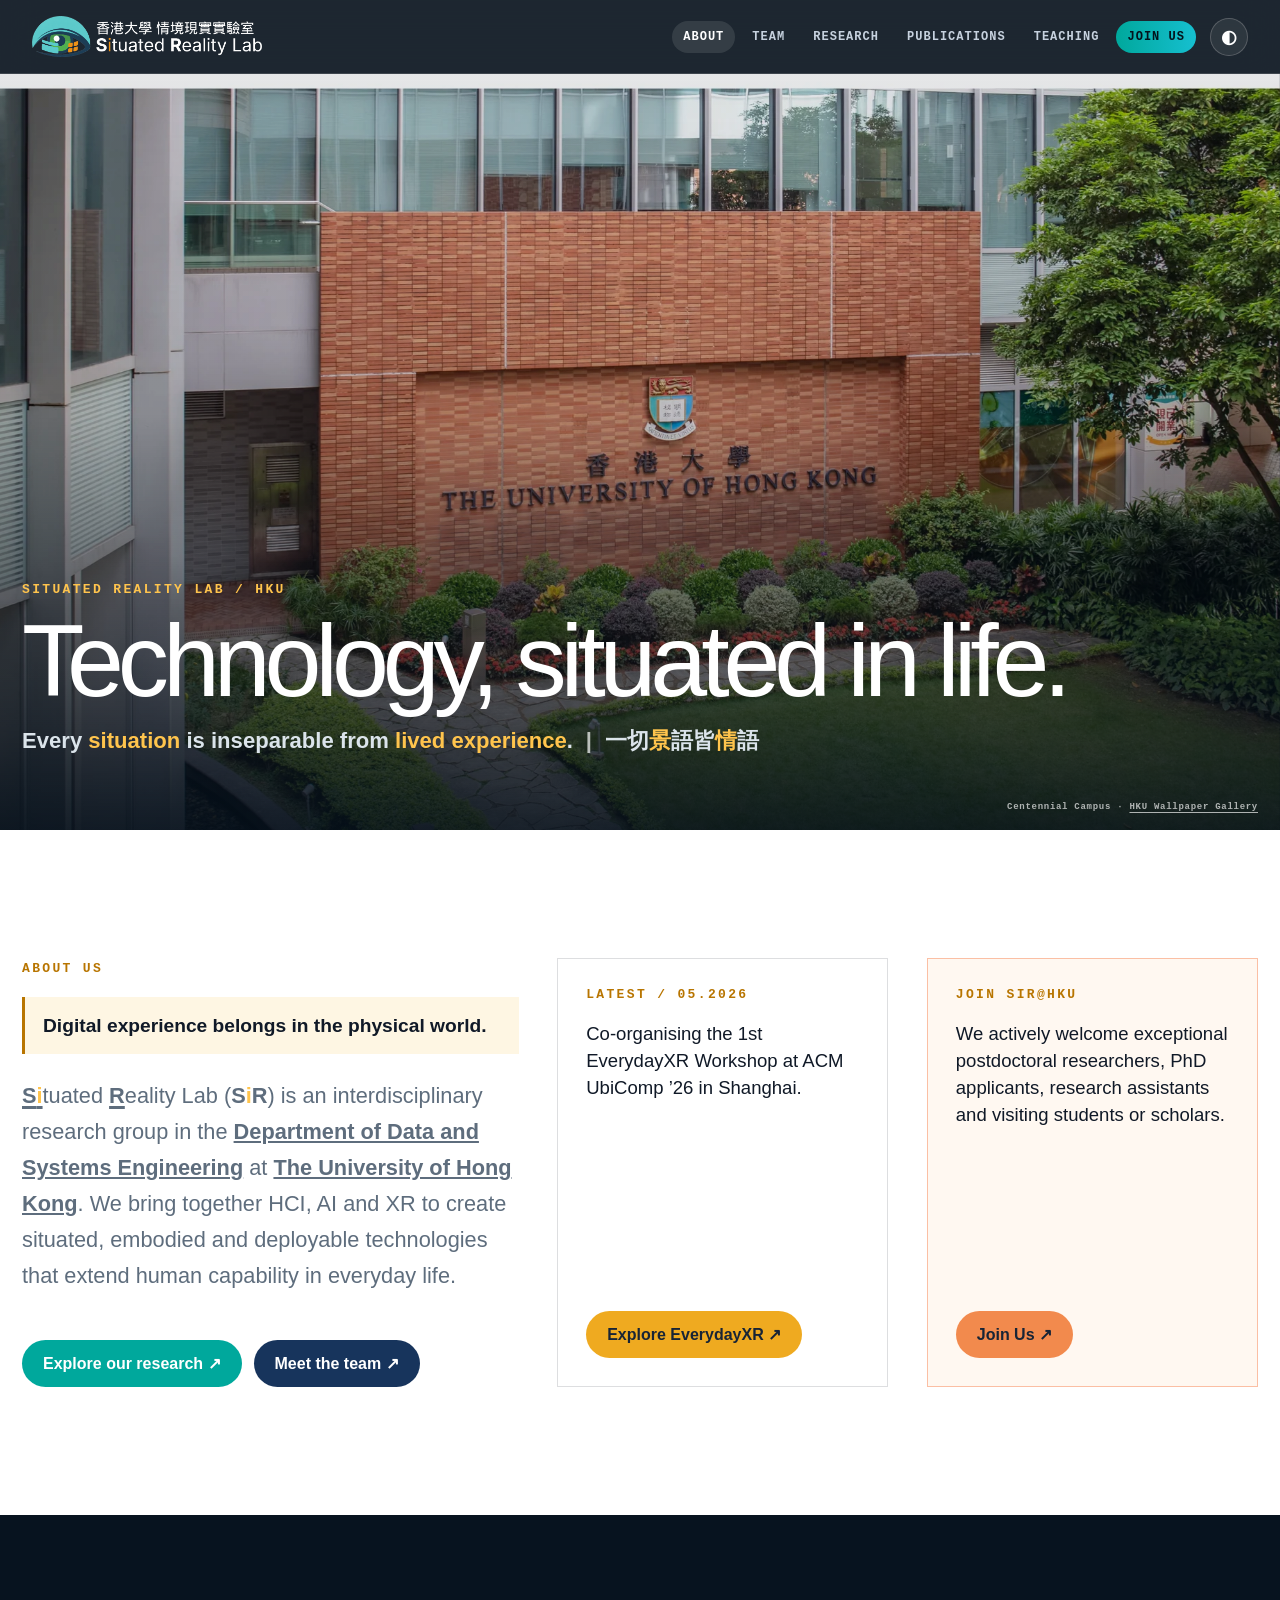
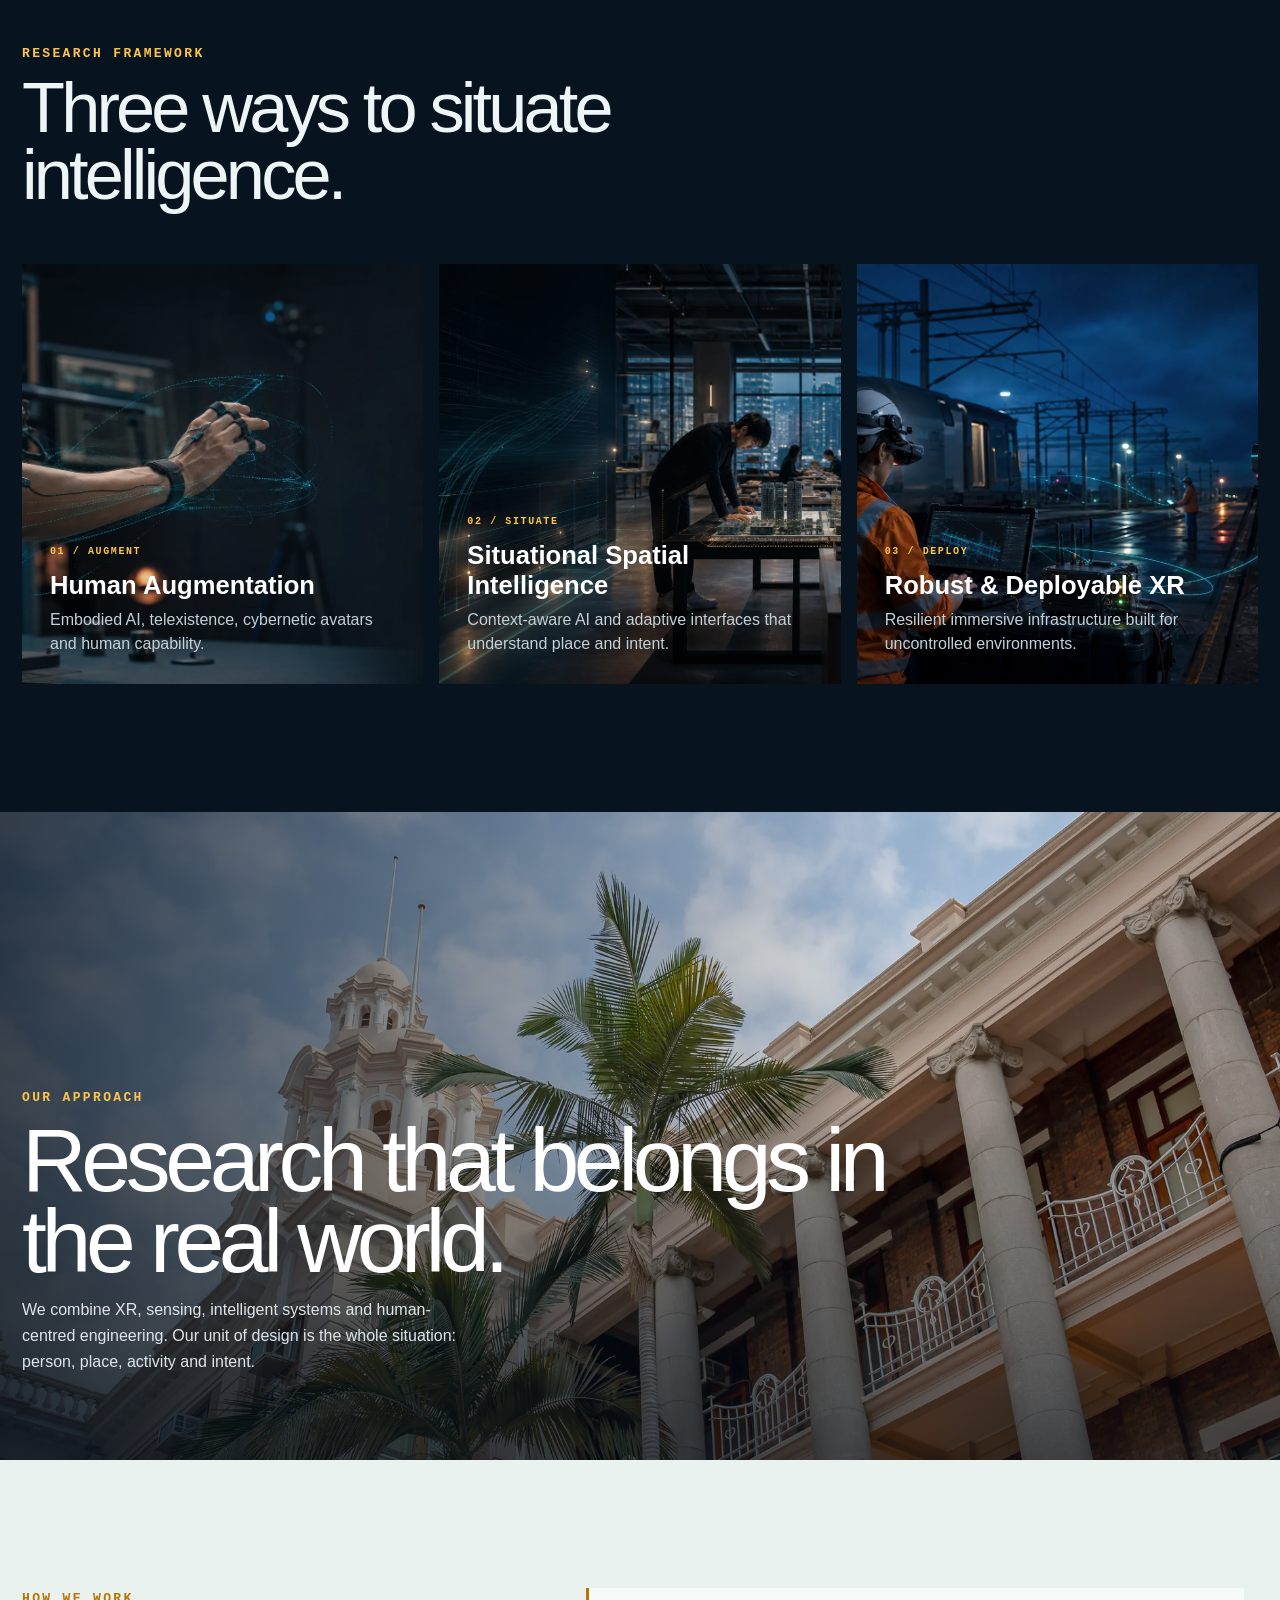
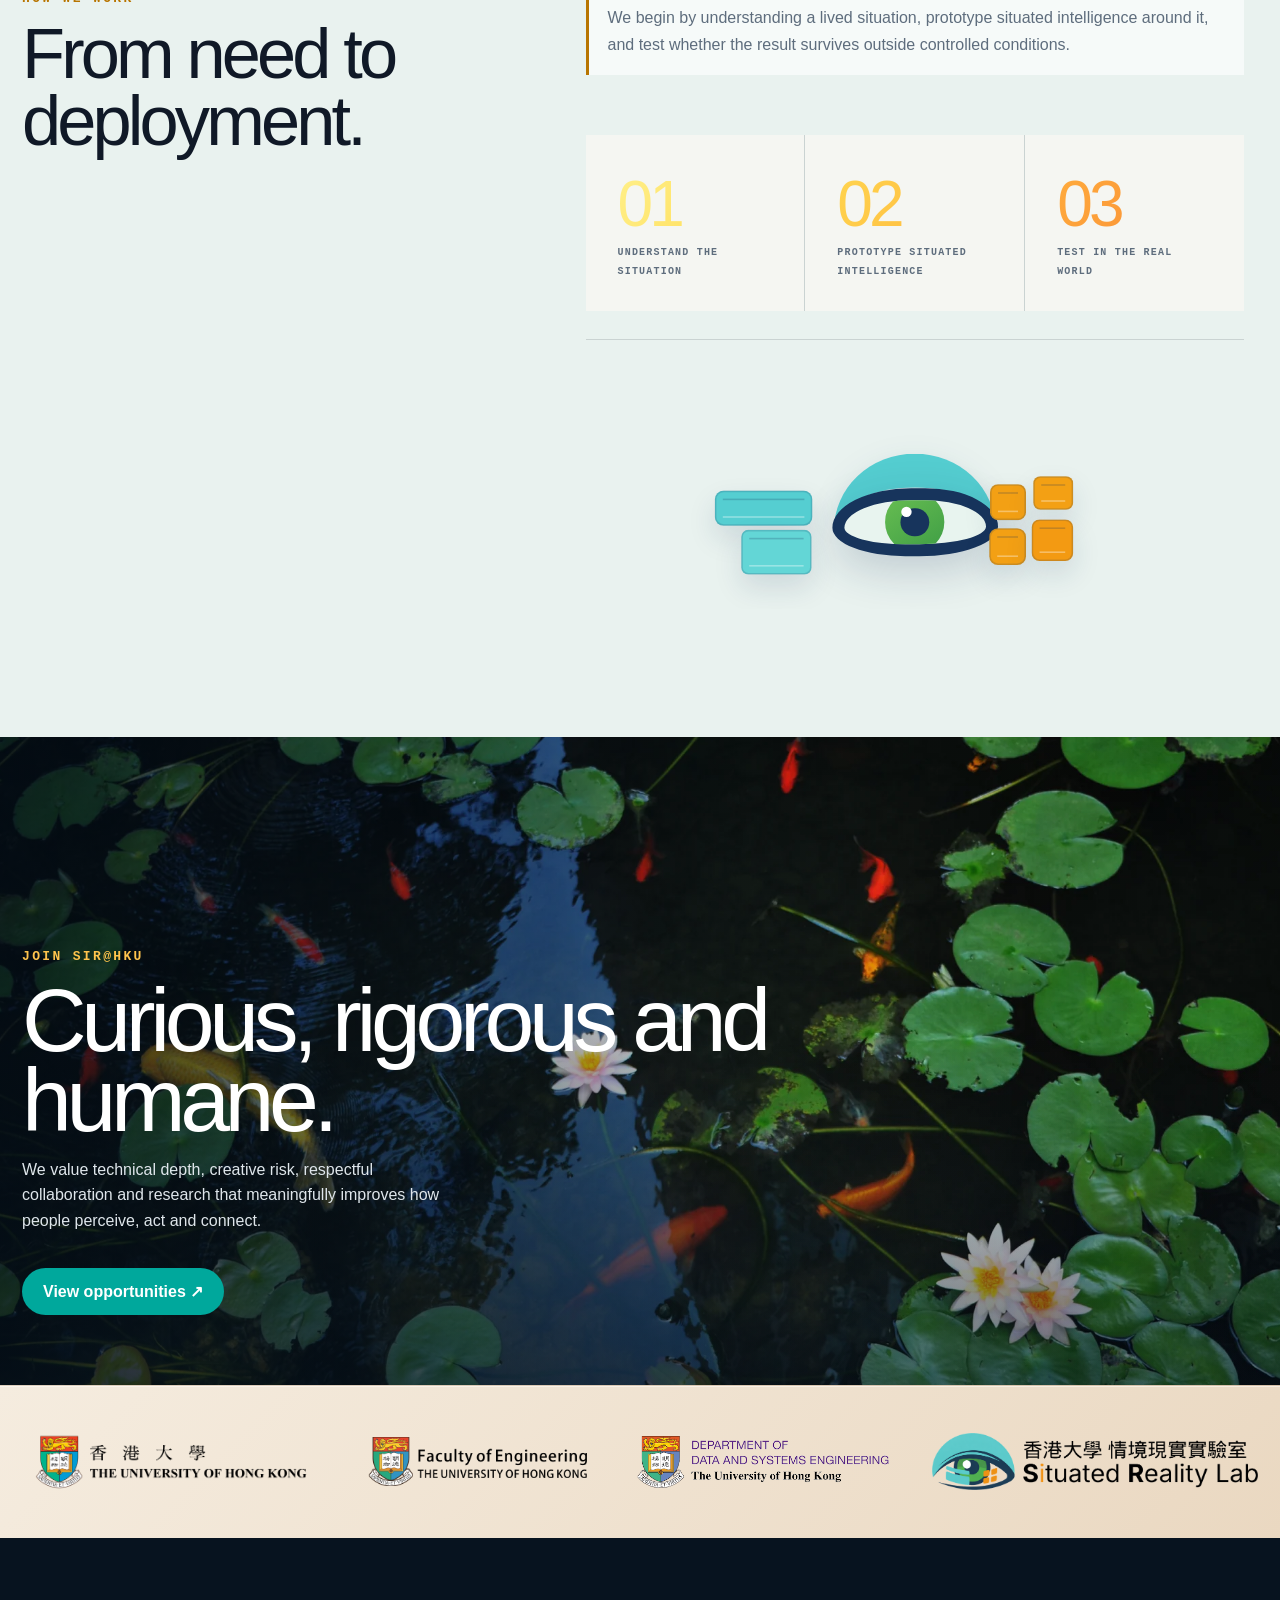
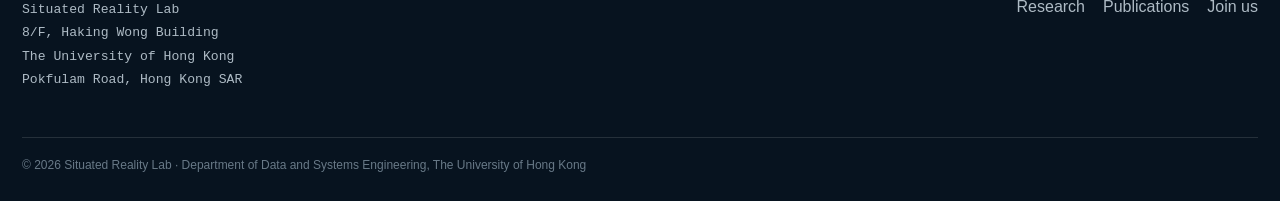
==== commit 75c14bcc: "Clarify research forms and relocate interactive eye" ====
--- a/about.html
+++ b/about.html
@@ -1,10 +1,10 @@
-<!doctype html><html lang="en"><head><meta charset="utf-8"><meta name="viewport" content="width=device-width,initial-scale=1"><meta name="theme-color" content="#07131f"><title>Situated Reality Lab — SiR@HKU</title><meta name="description" content="The Situated Reality Lab at The University of Hong Kong explores human augmentation, situational spatial intelligence and deployable XR systems."><meta property="og:title" content="Situated Reality Lab — SiR@HKU"><meta property="og:description" content="Every situation is inseparable from lived experience."><meta property="og:image" content="assets/campus/centennial-campus.webp"><link rel="icon" href="assets/brand/favicon.png"><link rel="stylesheet" href="site.css?v=20260717-about-eye4"></head><body>
+<!doctype html><html lang="en"><head><meta charset="utf-8"><meta name="viewport" content="width=device-width,initial-scale=1"><meta name="theme-color" content="#07131f"><title>Situated Reality Lab — SiR@HKU</title><meta name="description" content="The Situated Reality Lab at The University of Hong Kong explores human augmentation, situational spatial intelligence and deployable XR systems."><meta property="og:title" content="Situated Reality Lab — SiR@HKU"><meta property="og:description" content="Every situation is inseparable from lived experience."><meta property="og:image" content="assets/campus/centennial-campus.webp"><link rel="icon" href="assets/brand/favicon.png"><link rel="stylesheet" href="site.css?v=20260717-how-eye1"></head><body>
 <a class="skip" href="#content">Skip to content</a><header class="site-head"><a class="site-brand" href="index.html"><img src="assets/brand/sir-full-white.png" alt="Situated Reality Lab at HKU"></a><button class="nav-toggle" aria-expanded="false" aria-label="Open navigation">☰</button><nav class="site-nav" aria-label="Primary"><a href="index.html" aria-current="page">About</a><a href="team.html">Team</a><a href="research.html">Research</a><a href="publications.html">Publications</a><a href="teaching.html">Teaching</a><a class="join-pill" href="join.html">Join us</a></nav></header>
 <main id="content" class="page-main"><section class="campus-hero"><img src="assets/campus/centennial-campus.webp" alt="HKU Centennial Campus"><div class="hero-copy"><span class="eyebrow">Situated Reality Lab / HKU</span><h1>Technology, situated in life.</h1><p class="hero-manifesto">Every <strong class="manifesto-accent">situation</strong> is inseparable from <strong class="manifesto-accent">lived experience</strong>. <span class="manifesto-divider">|</span> 一切<span class="manifesto-accent">景</span>語皆<span class="manifesto-accent">情</span>語</p></div><small class="photo-credit">Centennial Campus · <a href="https://hku.hk/multimedia/wallpaper-gallery/page-1/">HKU Wallpaper Gallery</a></small></section>
-<section class="section section--white about-eye-section" data-about-eye><div class="about-eye-world" aria-hidden="true"><div class="about-eye"><div class="about-eye__cap"></div><div class="about-eye__sclera"><div class="about-eye__iris"><div class="about-eye__pupil"><i></i></div></div></div></div><span class="about-window about-window--1"></span><span class="about-window about-window--2"></span><span class="about-window about-window--3"></span><span class="about-window about-window--4"></span><span class="about-window about-window--5"></span><span class="about-window about-window--6"></span></div><div class="about-intro reveal"><div><span class="eyebrow">About us</span><aside class="about-note">Digital experience belongs in the physical world.</aside><p class="lede"><span class="sir-full-name"><strong class="sir-initial">S<span class="sir-i">i</span></strong>tuated <strong class="sir-initial">R</strong>eality Lab</span> (<strong class="sir-abbr">S<span class="sir-i">i</span>R</strong>) is an interdisciplinary research group in the <strong><a href="https://www.dase.hku.hk/" target="_blank" rel="noreferrer">Department of Data and Systems Engineering</a></strong> at <strong><a href="https://www.hku.hk/" target="_blank" rel="noreferrer">The University of Hong Kong</a></strong>. We bring together HCI, AI and XR to create situated, embodied and deployable technologies that extend human capability in everyday life.</p><div class="about-actions"><a class="button button--teal" href="research.html">Explore our research ↗</a><a class="button" href="team.html">Meet the team ↗</a></div></div><aside class="about-update"><span class="eyebrow">Latest / 05.2026</span><p>Co-organising the 1st EverydayXR Workshop at ACM UbiComp ’26 in Shanghai.</p><a class="button button--amber" href="https://sites.google.com/view/everydayxr2026" target="_blank" rel="noreferrer">Explore EverydayXR ↗</a></aside><aside class="about-update about-update--join"><span class="eyebrow">Join SiR@HKU</span><p>We actively welcome exceptional postdoctoral researchers, PhD applicants, research assistants and visiting students or scholars.</p><a class="button button--orange" href="join.html">Join Us ↗</a></aside></div></section>
+<section class="section section--white"><div class="about-intro reveal"><div><span class="eyebrow">About us</span><aside class="about-note">Digital experience belongs in the physical world.</aside><p class="lede"><span class="sir-full-name"><strong class="sir-initial">S<span class="sir-i">i</span></strong>tuated <strong class="sir-initial">R</strong>eality Lab</span> (<strong class="sir-abbr">S<span class="sir-i">i</span>R</strong>) is an interdisciplinary research group in the <strong><a href="https://www.dase.hku.hk/" target="_blank" rel="noreferrer">Department of Data and Systems Engineering</a></strong> at <strong><a href="https://www.hku.hk/" target="_blank" rel="noreferrer">The University of Hong Kong</a></strong>. We bring together HCI, AI and XR to create situated, embodied and deployable technologies that extend human capability in everyday life.</p><div class="about-actions"><a class="button button--teal" href="research.html">Explore our research ↗</a><a class="button" href="team.html">Meet the team ↗</a></div></div><aside class="about-update"><span class="eyebrow">Latest / 05.2026</span><p>Co-organising the 1st EverydayXR Workshop at ACM UbiComp ’26 in Shanghai.</p><a class="button button--amber" href="https://sites.google.com/view/everydayxr2026" target="_blank" rel="noreferrer">Explore EverydayXR ↗</a></aside><aside class="about-update about-update--join"><span class="eyebrow">Join SiR@HKU</span><p>We actively welcome exceptional postdoctoral researchers, PhD applicants, research assistants and visiting students or scholars.</p><a class="button button--orange" href="join.html">Join Us ↗</a></aside></div></section>
 <section class="section section--dark"><span class="eyebrow">Research framework</span><h2>Three ways to situate intelligence.</h2><div class="pillars reveal"><a class="pillar" href="research.html#augmentation"><img src="assets/research/human-augmentation-v2.webp" alt="Human augmentation research"><span>01 / AUGMENT</span><h3>Human Augmentation</h3><p>Embodied AI, telexistence, cybernetic avatars and human capability.</p></a><a class="pillar" href="research.html#intelligence"><img src="assets/research/spatial-intelligence-v2.webp" alt="Situational spatial intelligence research"><span>02 / SITUATE</span><h3>Situational Spatial Intelligence</h3><p>Context-aware AI and adaptive interfaces that understand place and intent.</p></a><a class="pillar" href="research.html#systems"><img src="assets/research/deployable-xr-v2.webp" alt="Deployable XR systems research"><span>03 / DEPLOY</span><h3>Robust & Deployable XR</h3><p>Resilient immersive infrastructure built for uncontrolled environments.</p></a></div></section>
 <section class="campus-break"><img src="assets/campus/main-building-1.webp" alt="HKU Main Building"><div class="campus-break__copy reveal"><span class="eyebrow">Our approach</span><h2>Research that belongs in the real world.</h2><p>We combine XR, sensing, intelligent systems and human-centred engineering. Our unit of design is the whole situation: person, place, activity and intent.</p></div></section>
-<section class="section section--tint"><div class="section-grid reveal"><div><span class="eyebrow">How we work</span><h2>From human need to deployable system.</h2></div><div class="prose"><p>We begin by understanding a lived situation, prototype situated intelligence around it, and test whether the result survives outside controlled conditions.</p><div class="kpi-row"><div class="kpi"><b>01</b><span>Understand the situation</span></div><div class="kpi"><b>02</b><span>Prototype situated intelligence</span></div><div class="kpi"><b>03</b><span>Test in the real world</span></div></div></div></div></section>
+<section class="section section--tint"><div class="section-grid reveal"><div><span class="eyebrow">How we work</span><h2>From need to deployment.</h2></div><div class="prose"><aside class="how-note">We begin by understanding a lived situation, prototype situated intelligence around it, and test whether the result survives outside controlled conditions.</aside><div class="kpi-row how-we-work__steps"><div class="kpi"><b>01</b><span>Understand the situation</span></div><div class="kpi"><b>02</b><span>Prototype situated intelligence</span></div><div class="kpi"><b>03</b><span>Test in the real world</span></div></div><div class="how-eye-wrap" data-about-eye><div class="about-eye-world" aria-hidden="true"><div class="about-eye"><div class="about-eye__cap"></div><div class="about-eye__sclera"><div class="about-eye__iris"><div class="about-eye__pupil"><i></i></div></div></div></div><span class="about-window about-window--1"></span><span class="about-window about-window--2"></span><span class="about-window about-window--3"></span><span class="about-window about-window--4"></span><span class="about-window about-window--5"></span><span class="about-window about-window--6"></span></div></div></div></div></section>
 <section class="campus-break"><img src="assets/campus/law-pond.webp" alt="Pond lilies by the HKU Faculty of Law"><div class="campus-break__copy reveal"><span class="eyebrow">Join SiR@HKU</span><h2>Curious, rigorous and humane.</h2><p>We value technical depth, creative risk, respectful collaboration and research that meaningfully improves how people perceive, act and connect.</p><a class="button button--teal" href="join.html">View opportunities ↗</a></div></section></main>
 <div class="logo-strip"><img src="assets/brand/hku-logo.png" alt="The University of Hong Kong"><img src="assets/brand/engineering-logo.png" alt="Faculty of Engineering"><img src="assets/brand/dase-logo.png" alt="Department of Data and Systems Engineering"><img src="assets/brand/sir-full.png" alt="Situated Reality Lab"></div>
 <footer class="site-foot"><div class="foot-grid"><address>Situated Reality Lab<br>8/F, Haking Wong Building<br>The University of Hong Kong<br>Pokfulam Road, Hong Kong SAR</address><nav><a href="research.html">Research</a><a href="publications.html">Publications</a><a href="join.html">Join us</a></nav></div><div class="copyright">© 2026 Situated Reality Lab · Department of Data and Systems Engineering, The University of Hong Kong</div></footer><script src="site.js?v=20260717-about-eye3"></script></body></html>
--- a/site.css
+++ b/site.css
@@ -150,4 +150,10 @@
 .about-window--6{right:20%;top:57%;width:52px;height:52px}
 @media(max-width:900px){.about-eye-section{min-height:0;padding-bottom:280px}.about-eye-section .about-update{width:100%;height:auto;min-height:0}.about-eye-world{left:50%;right:auto;bottom:0;width:min(760px,96vw);height:270px;transform:translateX(-50%)}}
 @media(max-width:600px){.about-eye-section{padding-bottom:235px}.about-eye-world{height:225px}.about-window--1{left:4%;width:70px;height:34px}.about-window--2{left:10%;width:56px;height:42px}.about-window--3{right:27%;width:34px;height:34px}.about-window--4{right:12%;width:38px;height:32px}.about-window--5{right:27%;width:34px;height:34px}.about-window--6{right:12%;width:38px;height:40px}}
+.how-note{margin:0 0 28px;padding:16px 19px;border-left:3px solid var(--yellow-ink);color:var(--muted);background:rgba(255,255,255,.62);font-size:1rem;line-height:1.7}
+.how-eye-wrap{position:relative;height:270px;margin-top:28px;overflow:hidden;border-top:1px solid var(--line)}
+.how-eye-wrap .about-eye-world{left:50%;right:auto;bottom:0;width:min(690px,100%);height:260px;transform:translateX(-50%) scale(.8);transform-origin:center bottom}
+.how-eye-wrap .about-eye{width:220px;height:124px}
+html[data-theme=dark] .how-note{color:#b9c5ce;background:rgba(255,255,255,.045)}
+@media(max-width:600px){.how-eye-wrap{height:220px}.how-eye-wrap .about-eye-world{height:220px;transform:translateX(-50%) scale(.7)}}
 .research-outro{position:relative;z-index:4}.research-outro__image{width:100%;margin:0 0 30px}.research-outro__image img{width:100%;aspect-ratio:16/8;object-fit:cover;object-position:center 43%}.research-outro__image figcaption{padding-top:10px;color:var(--muted);font:650 9px/1.45 var(--mono);letter-spacing:.06em}.research-outro__image a{font-weight:700;text-decoration-color:var(--yellow-ink);text-underline-offset:3px}
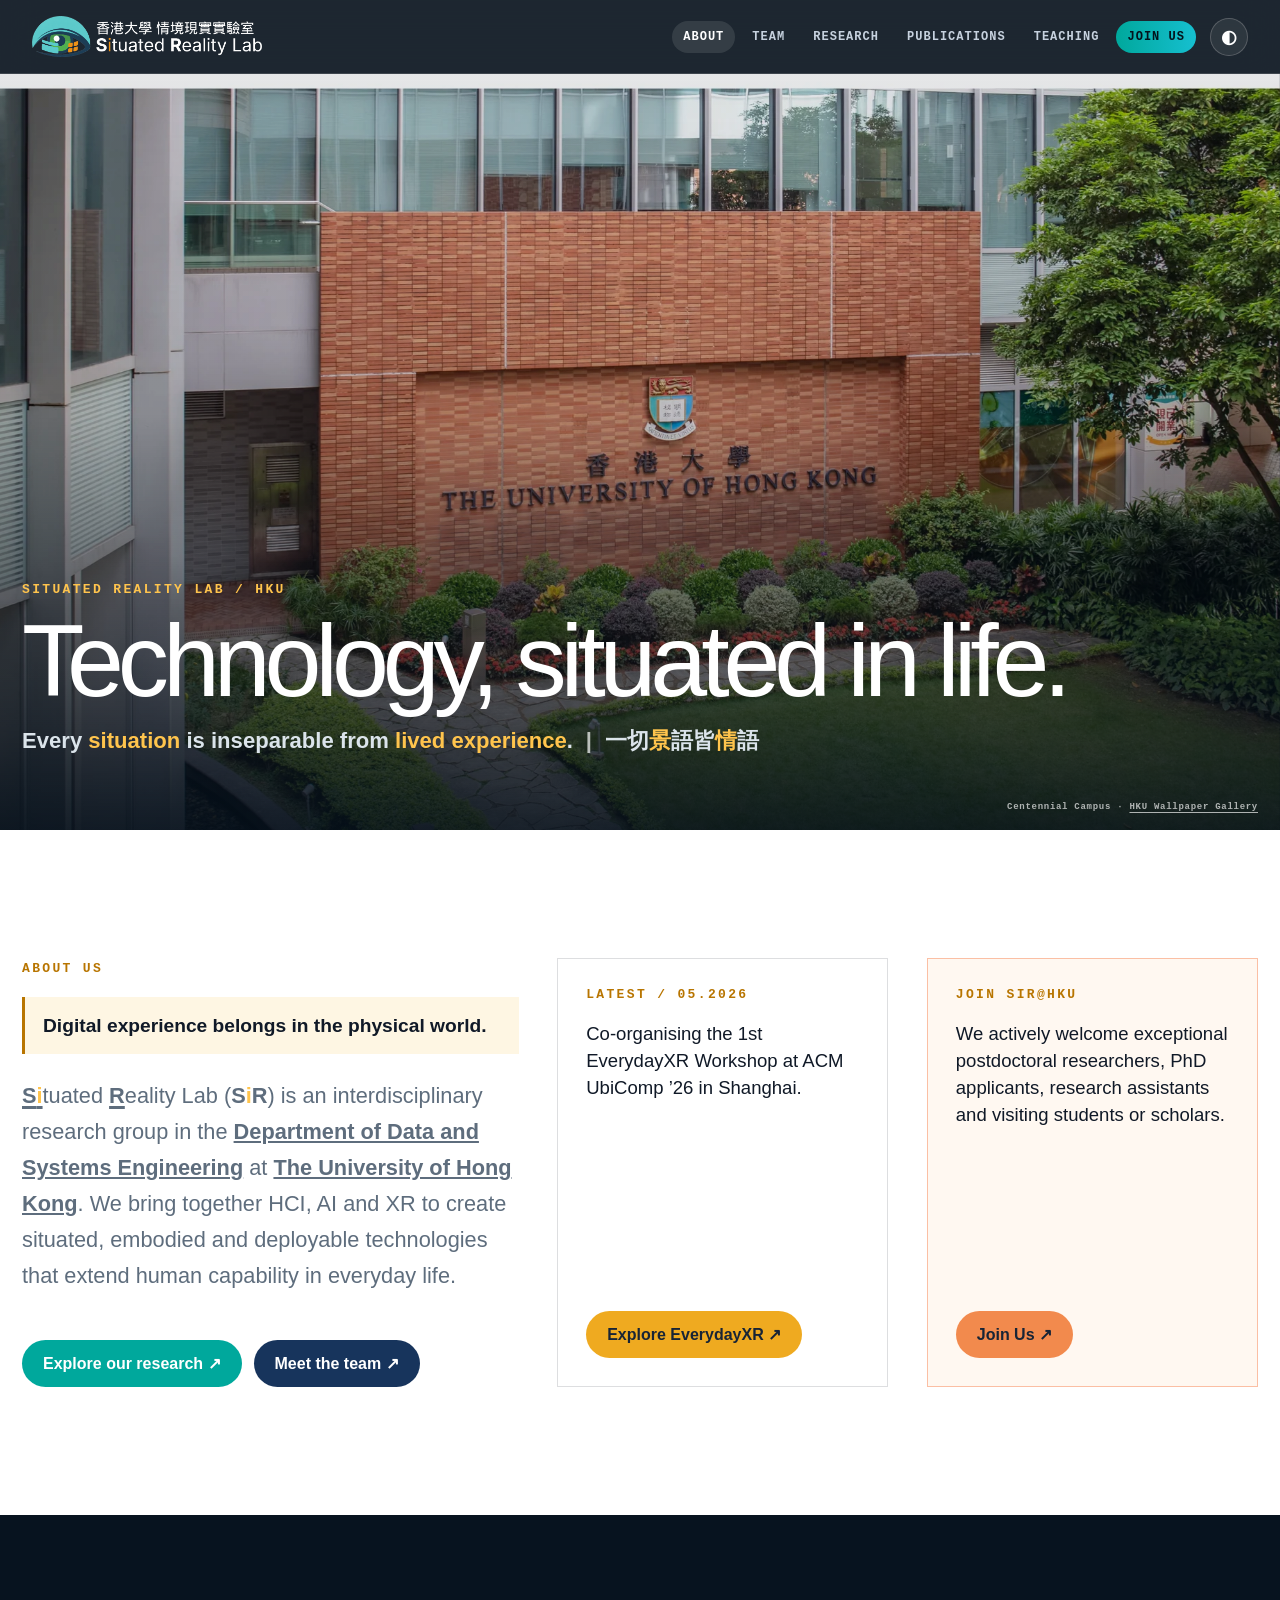
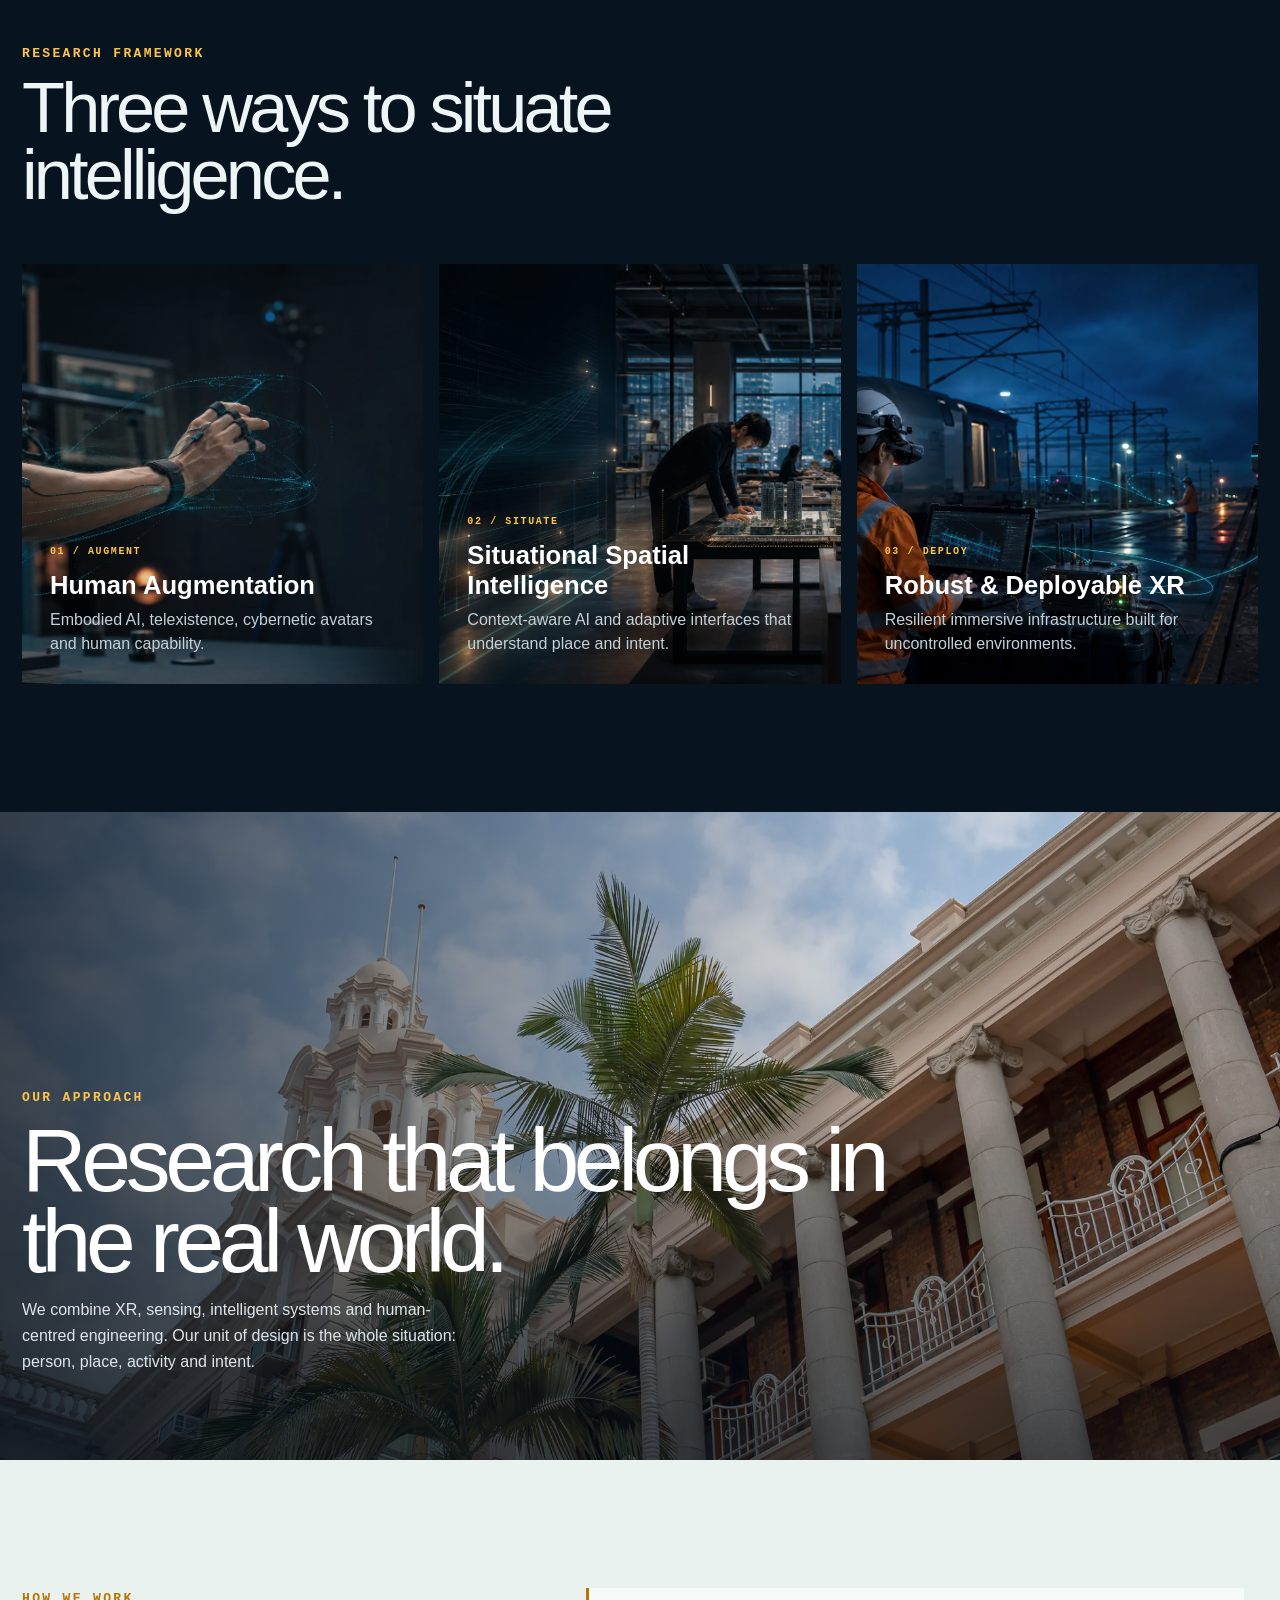
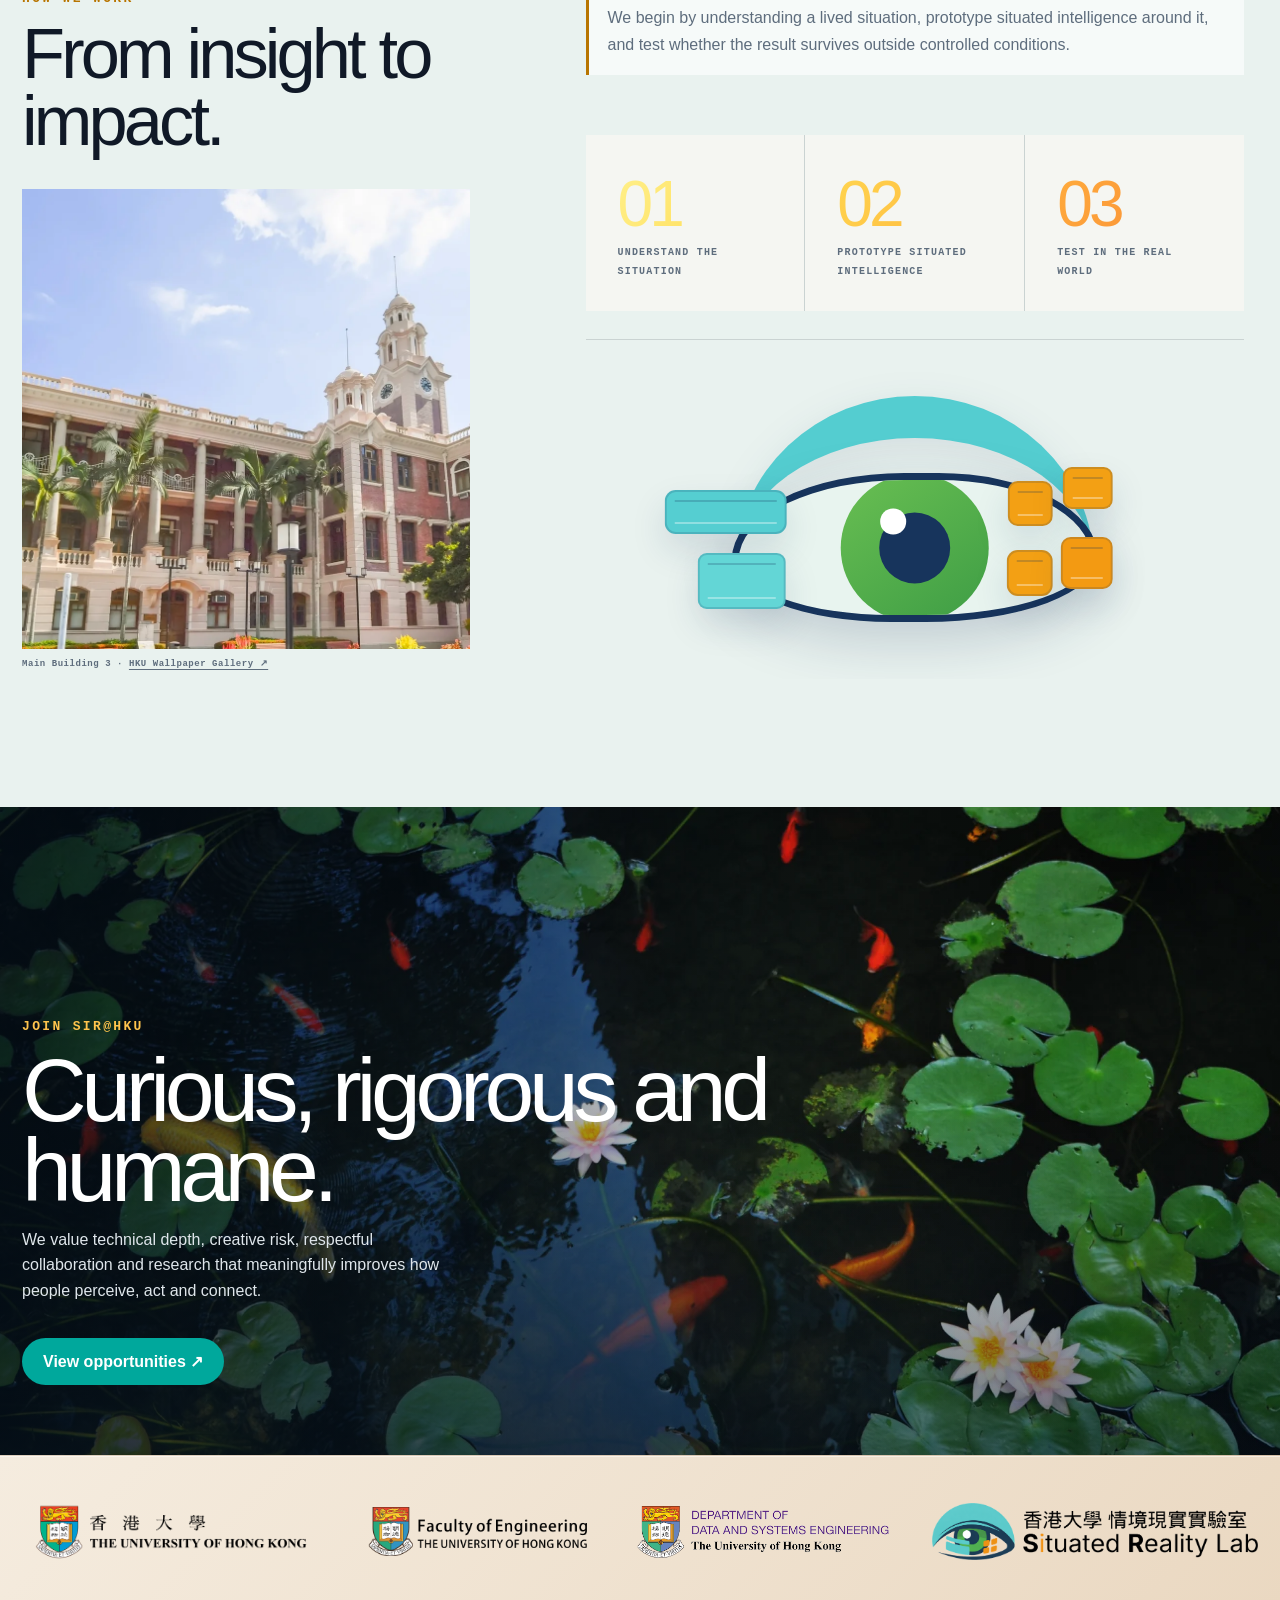
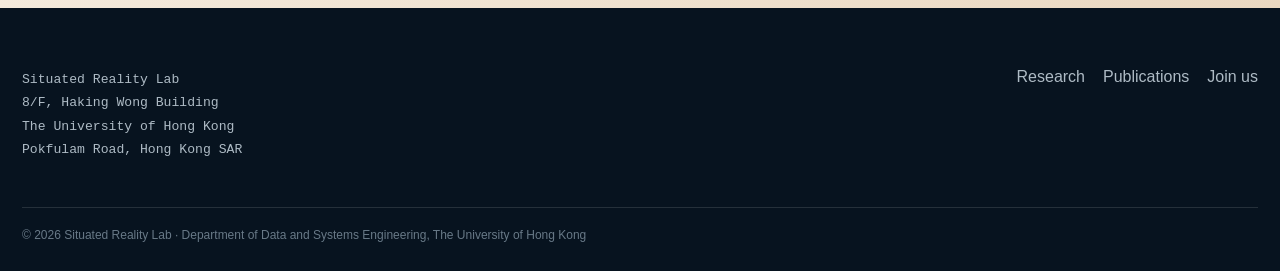
==== commit edc30461: "Refine How layout and 3D SiR logo" ====
--- a/about.html
+++ b/about.html
@@ -1,10 +1,10 @@
-<!doctype html><html lang="en"><head><meta charset="utf-8"><meta name="viewport" content="width=device-width,initial-scale=1"><meta name="theme-color" content="#07131f"><title>Situated Reality Lab — SiR@HKU</title><meta name="description" content="The Situated Reality Lab at The University of Hong Kong explores human augmentation, situational spatial intelligence and deployable XR systems."><meta property="og:title" content="Situated Reality Lab — SiR@HKU"><meta property="og:description" content="Every situation is inseparable from lived experience."><meta property="og:image" content="assets/campus/centennial-campus.webp"><link rel="icon" href="assets/brand/favicon.png"><link rel="stylesheet" href="site.css?v=20260717-how-eye1"></head><body>
+<!doctype html><html lang="en"><head><meta charset="utf-8"><meta name="viewport" content="width=device-width,initial-scale=1"><meta name="theme-color" content="#07131f"><title>Situated Reality Lab — SiR@HKU</title><meta name="description" content="The Situated Reality Lab at The University of Hong Kong explores human augmentation, situational spatial intelligence and deployable XR systems."><meta property="og:title" content="Situated Reality Lab — SiR@HKU"><meta property="og:description" content="Every situation is inseparable from lived experience."><meta property="og:image" content="assets/campus/centennial-campus.webp"><link rel="icon" href="assets/brand/favicon.png"><link rel="stylesheet" href="site.css?v=20260717-how-eye2"></head><body>
 <a class="skip" href="#content">Skip to content</a><header class="site-head"><a class="site-brand" href="index.html"><img src="assets/brand/sir-full-white.png" alt="Situated Reality Lab at HKU"></a><button class="nav-toggle" aria-expanded="false" aria-label="Open navigation">☰</button><nav class="site-nav" aria-label="Primary"><a href="index.html" aria-current="page">About</a><a href="team.html">Team</a><a href="research.html">Research</a><a href="publications.html">Publications</a><a href="teaching.html">Teaching</a><a class="join-pill" href="join.html">Join us</a></nav></header>
 <main id="content" class="page-main"><section class="campus-hero"><img src="assets/campus/centennial-campus.webp" alt="HKU Centennial Campus"><div class="hero-copy"><span class="eyebrow">Situated Reality Lab / HKU</span><h1>Technology, situated in life.</h1><p class="hero-manifesto">Every <strong class="manifesto-accent">situation</strong> is inseparable from <strong class="manifesto-accent">lived experience</strong>. <span class="manifesto-divider">|</span> 一切<span class="manifesto-accent">景</span>語皆<span class="manifesto-accent">情</span>語</p></div><small class="photo-credit">Centennial Campus · <a href="https://hku.hk/multimedia/wallpaper-gallery/page-1/">HKU Wallpaper Gallery</a></small></section>
 <section class="section section--white"><div class="about-intro reveal"><div><span class="eyebrow">About us</span><aside class="about-note">Digital experience belongs in the physical world.</aside><p class="lede"><span class="sir-full-name"><strong class="sir-initial">S<span class="sir-i">i</span></strong>tuated <strong class="sir-initial">R</strong>eality Lab</span> (<strong class="sir-abbr">S<span class="sir-i">i</span>R</strong>) is an interdisciplinary research group in the <strong><a href="https://www.dase.hku.hk/" target="_blank" rel="noreferrer">Department of Data and Systems Engineering</a></strong> at <strong><a href="https://www.hku.hk/" target="_blank" rel="noreferrer">The University of Hong Kong</a></strong>. We bring together HCI, AI and XR to create situated, embodied and deployable technologies that extend human capability in everyday life.</p><div class="about-actions"><a class="button button--teal" href="research.html">Explore our research ↗</a><a class="button" href="team.html">Meet the team ↗</a></div></div><aside class="about-update"><span class="eyebrow">Latest / 05.2026</span><p>Co-organising the 1st EverydayXR Workshop at ACM UbiComp ’26 in Shanghai.</p><a class="button button--amber" href="https://sites.google.com/view/everydayxr2026" target="_blank" rel="noreferrer">Explore EverydayXR ↗</a></aside><aside class="about-update about-update--join"><span class="eyebrow">Join SiR@HKU</span><p>We actively welcome exceptional postdoctoral researchers, PhD applicants, research assistants and visiting students or scholars.</p><a class="button button--orange" href="join.html">Join Us ↗</a></aside></div></section>
 <section class="section section--dark"><span class="eyebrow">Research framework</span><h2>Three ways to situate intelligence.</h2><div class="pillars reveal"><a class="pillar" href="research.html#augmentation"><img src="assets/research/human-augmentation-v2.webp" alt="Human augmentation research"><span>01 / AUGMENT</span><h3>Human Augmentation</h3><p>Embodied AI, telexistence, cybernetic avatars and human capability.</p></a><a class="pillar" href="research.html#intelligence"><img src="assets/research/spatial-intelligence-v2.webp" alt="Situational spatial intelligence research"><span>02 / SITUATE</span><h3>Situational Spatial Intelligence</h3><p>Context-aware AI and adaptive interfaces that understand place and intent.</p></a><a class="pillar" href="research.html#systems"><img src="assets/research/deployable-xr-v2.webp" alt="Deployable XR systems research"><span>03 / DEPLOY</span><h3>Robust & Deployable XR</h3><p>Resilient immersive infrastructure built for uncontrolled environments.</p></a></div></section>
 <section class="campus-break"><img src="assets/campus/main-building-1.webp" alt="HKU Main Building"><div class="campus-break__copy reveal"><span class="eyebrow">Our approach</span><h2>Research that belongs in the real world.</h2><p>We combine XR, sensing, intelligent systems and human-centred engineering. Our unit of design is the whole situation: person, place, activity and intent.</p></div></section>
-<section class="section section--tint"><div class="section-grid reveal"><div><span class="eyebrow">How we work</span><h2>From need to deployment.</h2></div><div class="prose"><aside class="how-note">We begin by understanding a lived situation, prototype situated intelligence around it, and test whether the result survives outside controlled conditions.</aside><div class="kpi-row how-we-work__steps"><div class="kpi"><b>01</b><span>Understand the situation</span></div><div class="kpi"><b>02</b><span>Prototype situated intelligence</span></div><div class="kpi"><b>03</b><span>Test in the real world</span></div></div><div class="how-eye-wrap" data-about-eye><div class="about-eye-world" aria-hidden="true"><div class="about-eye"><div class="about-eye__cap"></div><div class="about-eye__sclera"><div class="about-eye__iris"><div class="about-eye__pupil"><i></i></div></div></div></div><span class="about-window about-window--1"></span><span class="about-window about-window--2"></span><span class="about-window about-window--3"></span><span class="about-window about-window--4"></span><span class="about-window about-window--5"></span><span class="about-window about-window--6"></span></div></div></div></div></section>
+<section class="section section--tint"><div class="section-grid reveal"><div><span class="eyebrow">How we work</span><h2>From insight to impact.</h2><figure class="how-campus-image"><img src="assets/campus/main-building-3.webp" alt="HKU Main Building beneath a blue sky"><figcaption>Main Building 3 · <a href="https://hku.hk/multimedia/wallpaper-gallery/page-1/" target="_blank" rel="noreferrer">HKU Wallpaper Gallery ↗</a></figcaption></figure></div><div class="prose"><aside class="how-note">We begin by understanding a lived situation, prototype situated intelligence around it, and test whether the result survives outside controlled conditions.</aside><div class="kpi-row how-we-work__steps"><div class="kpi"><b>01</b><span>Understand the situation</span></div><div class="kpi"><b>02</b><span>Prototype situated intelligence</span></div><div class="kpi"><b>03</b><span>Test in the real world</span></div></div><div class="how-eye-wrap" data-about-eye><div class="about-eye-world" aria-hidden="true"><div class="about-eye"><div class="about-eye__cap"></div><div class="about-eye__sclera"><div class="about-eye__iris"><div class="about-eye__pupil"><i></i></div></div></div></div><span class="about-window about-window--1"></span><span class="about-window about-window--2"></span><span class="about-window about-window--3"></span><span class="about-window about-window--4"></span><span class="about-window about-window--5"></span><span class="about-window about-window--6"></span></div></div></div></div></section>
 <section class="campus-break"><img src="assets/campus/law-pond.webp" alt="Pond lilies by the HKU Faculty of Law"><div class="campus-break__copy reveal"><span class="eyebrow">Join SiR@HKU</span><h2>Curious, rigorous and humane.</h2><p>We value technical depth, creative risk, respectful collaboration and research that meaningfully improves how people perceive, act and connect.</p><a class="button button--teal" href="join.html">View opportunities ↗</a></div></section></main>
 <div class="logo-strip"><img src="assets/brand/hku-logo.png" alt="The University of Hong Kong"><img src="assets/brand/engineering-logo.png" alt="Faculty of Engineering"><img src="assets/brand/dase-logo.png" alt="Department of Data and Systems Engineering"><img src="assets/brand/sir-full.png" alt="Situated Reality Lab"></div>
 <footer class="site-foot"><div class="foot-grid"><address>Situated Reality Lab<br>8/F, Haking Wong Building<br>The University of Hong Kong<br>Pokfulam Road, Hong Kong SAR</address><nav><a href="research.html">Research</a><a href="publications.html">Publications</a><a href="join.html">Join us</a></nav></div><div class="copyright">© 2026 Situated Reality Lab · Department of Data and Systems Engineering, The University of Hong Kong</div></footer><script src="site.js?v=20260717-about-eye3"></script></body></html>
--- a/site.css
+++ b/site.css
@@ -151,9 +151,11 @@
 @media(max-width:900px){.about-eye-section{min-height:0;padding-bottom:280px}.about-eye-section .about-update{width:100%;height:auto;min-height:0}.about-eye-world{left:50%;right:auto;bottom:0;width:min(760px,96vw);height:270px;transform:translateX(-50%)}}
 @media(max-width:600px){.about-eye-section{padding-bottom:235px}.about-eye-world{height:225px}.about-window--1{left:4%;width:70px;height:34px}.about-window--2{left:10%;width:56px;height:42px}.about-window--3{right:27%;width:34px;height:34px}.about-window--4{right:12%;width:38px;height:32px}.about-window--5{right:27%;width:34px;height:34px}.about-window--6{right:12%;width:38px;height:40px}}
 .how-note{margin:0 0 28px;padding:16px 19px;border-left:3px solid var(--yellow-ink);color:var(--muted);background:rgba(255,255,255,.62);font-size:1rem;line-height:1.7}
-.how-eye-wrap{position:relative;height:270px;margin-top:28px;overflow:hidden;border-top:1px solid var(--line)}
-.how-eye-wrap .about-eye-world{left:50%;right:auto;bottom:0;width:min(690px,100%);height:260px;transform:translateX(-50%) scale(.8);transform-origin:center bottom}
-.how-eye-wrap .about-eye{width:220px;height:124px}
+.how-campus-image{margin:34px 0 0;overflow:hidden}.how-campus-image img{width:100%;height:clamp(330px,36vw,470px);object-fit:cover;object-position:52% center}.how-campus-image figcaption{padding-top:9px;color:var(--muted);font:650 9px/1.45 var(--mono);letter-spacing:.06em}.how-campus-image a{font-weight:700;text-underline-offset:3px}
+.how-eye-wrap{position:relative;height:340px;margin-top:28px;overflow:hidden;border-top:1px solid var(--line)}
+.how-eye-wrap .about-eye-world{left:50%;right:auto;bottom:0;width:min(720px,100%);height:330px;transform:translateX(-50%);transform-origin:center bottom}
+.how-eye-wrap .about-eye{width:clamp(300px,31vw,390px);height:clamp(169px,17.5vw,220px)}
+.how-eye-wrap .about-eye__sclera{border-width:7px}
 html[data-theme=dark] .how-note{color:#b9c5ce;background:rgba(255,255,255,.045)}
-@media(max-width:600px){.how-eye-wrap{height:220px}.how-eye-wrap .about-eye-world{height:220px;transform:translateX(-50%) scale(.7)}}
+@media(max-width:600px){.how-campus-image img{height:300px}.how-eye-wrap{height:250px}.how-eye-wrap .about-eye-world{height:240px;transform:translateX(-50%) scale(.78)}}
 .research-outro{position:relative;z-index:4}.research-outro__image{width:100%;margin:0 0 30px}.research-outro__image img{width:100%;aspect-ratio:16/8;object-fit:cover;object-position:center 43%}.research-outro__image figcaption{padding-top:10px;color:var(--muted);font:650 9px/1.45 var(--mono);letter-spacing:.06em}.research-outro__image a{font-weight:700;text-decoration-color:var(--yellow-ink);text-underline-offset:3px}
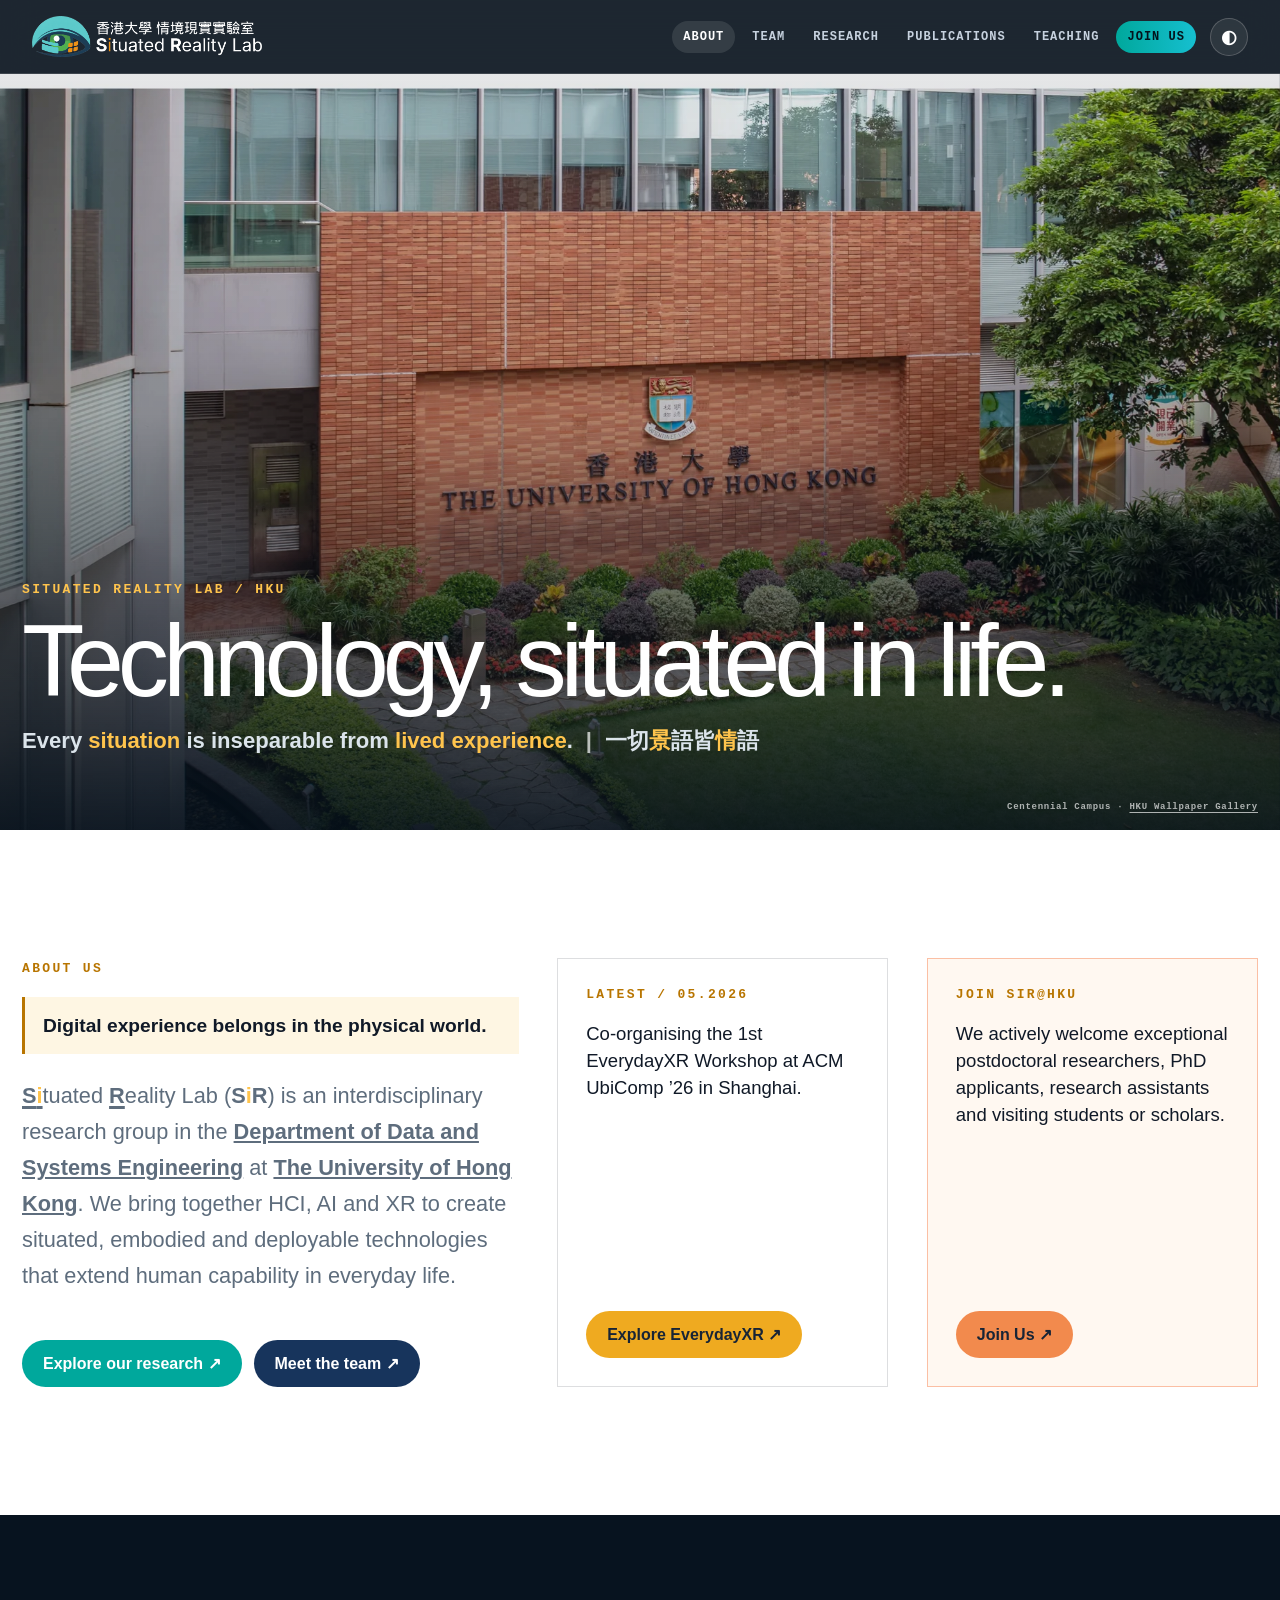
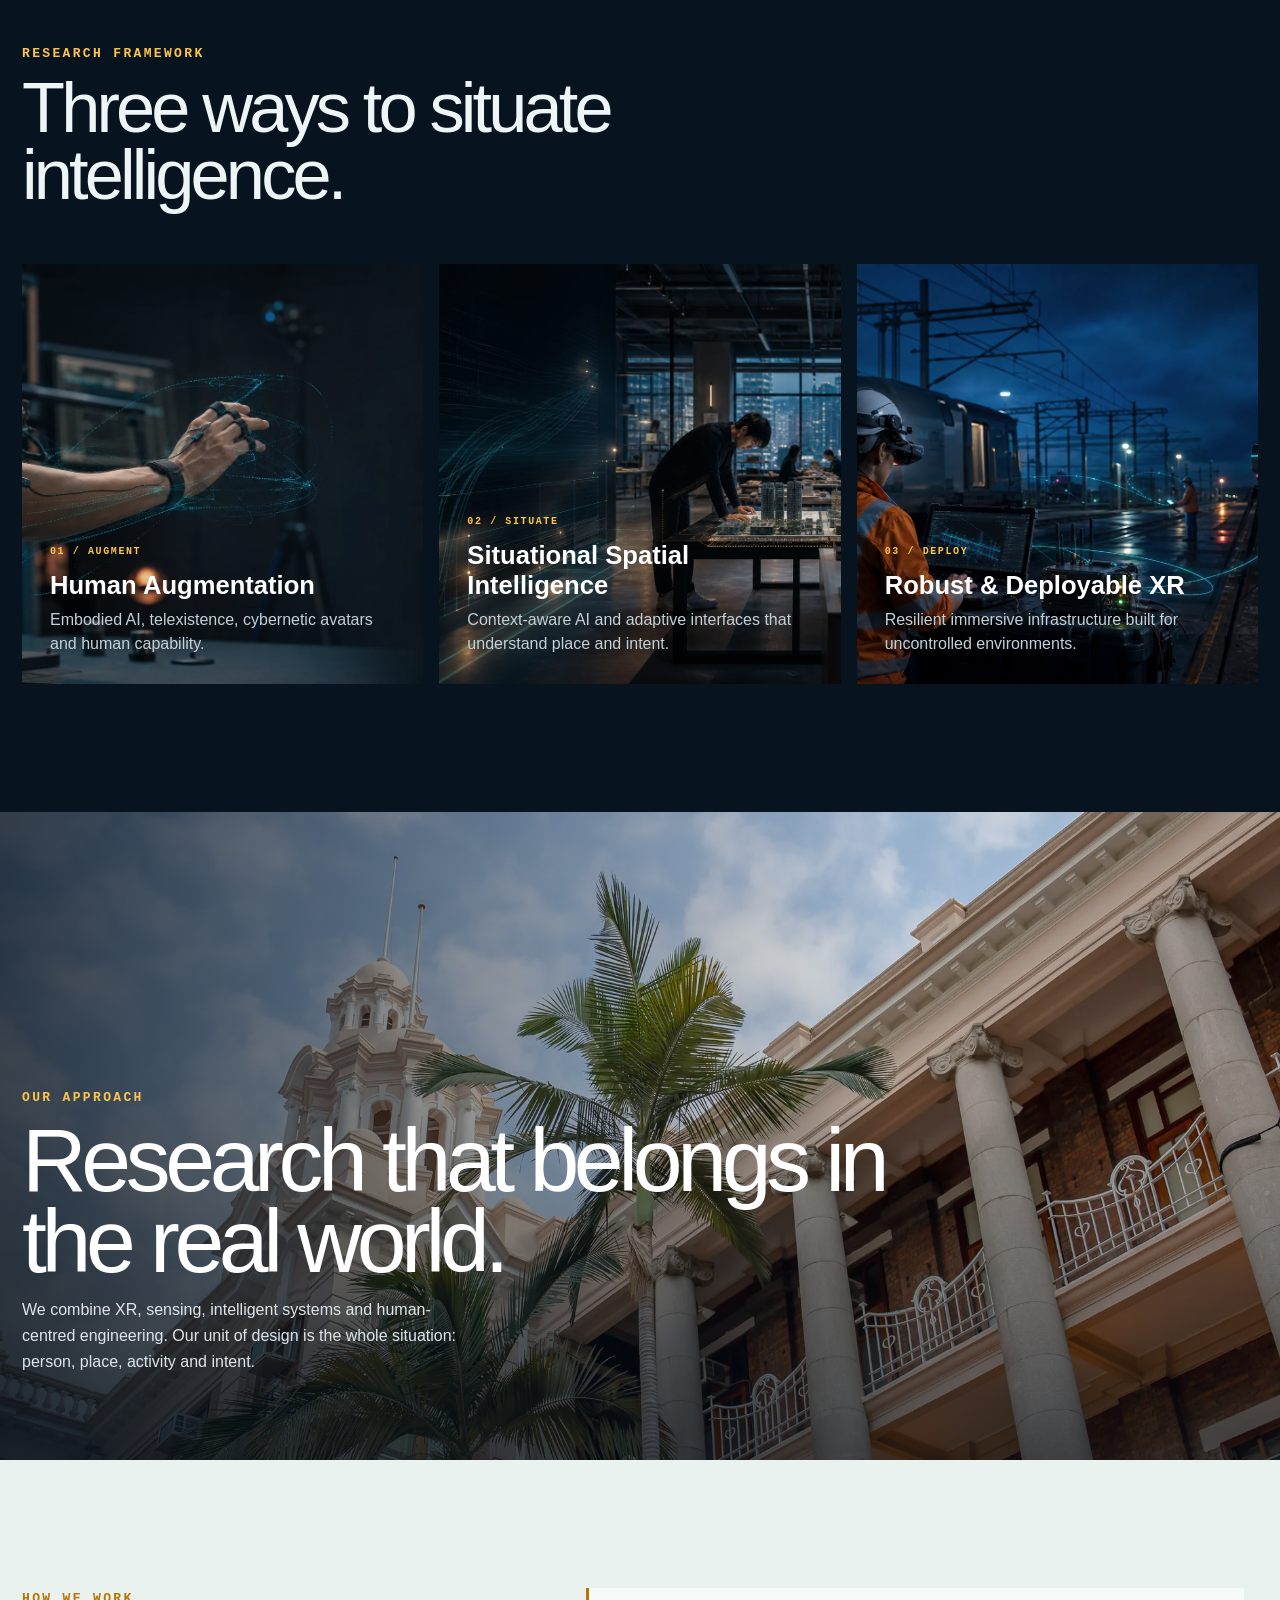
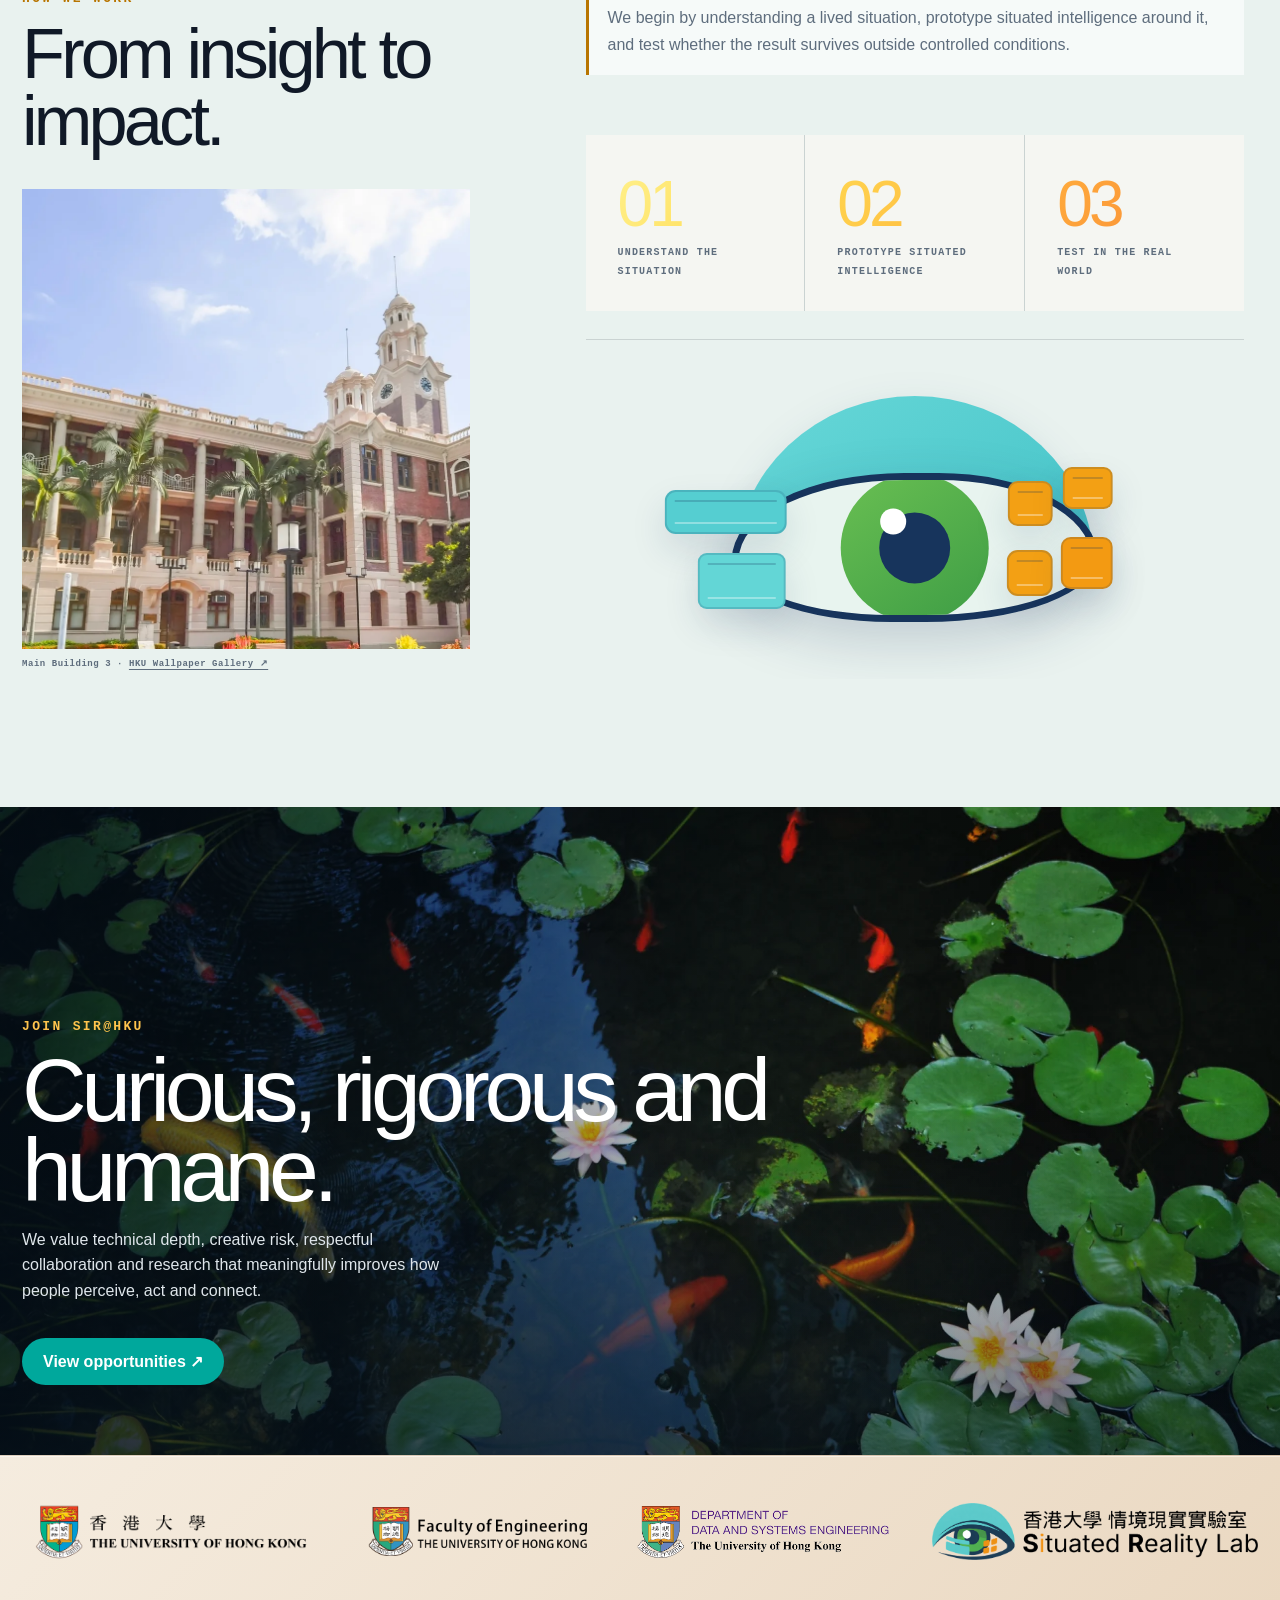
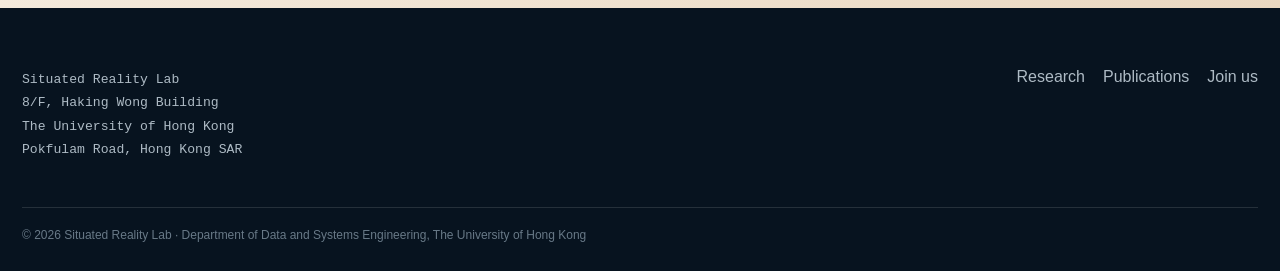
==== commit 118e5266: "Rebuild research scroll world in 2D" ====
--- a/about.html
+++ b/about.html
@@ -1,4 +1,4 @@
-<!doctype html><html lang="en"><head><meta charset="utf-8"><meta name="viewport" content="width=device-width,initial-scale=1"><meta name="theme-color" content="#07131f"><title>Situated Reality Lab — SiR@HKU</title><meta name="description" content="The Situated Reality Lab at The University of Hong Kong explores human augmentation, situational spatial intelligence and deployable XR systems."><meta property="og:title" content="Situated Reality Lab — SiR@HKU"><meta property="og:description" content="Every situation is inseparable from lived experience."><meta property="og:image" content="assets/campus/centennial-campus.webp"><link rel="icon" href="assets/brand/favicon.png"><link rel="stylesheet" href="site.css?v=20260717-how-eye2"></head><body>
+<!doctype html><html lang="en"><head><meta charset="utf-8"><meta name="viewport" content="width=device-width,initial-scale=1"><meta name="theme-color" content="#07131f"><title>Situated Reality Lab — SiR@HKU</title><meta name="description" content="The Situated Reality Lab at The University of Hong Kong explores human augmentation, situational spatial intelligence and deployable XR systems."><meta property="og:title" content="Situated Reality Lab — SiR@HKU"><meta property="og:description" content="Every situation is inseparable from lived experience."><meta property="og:image" content="assets/campus/centennial-campus.webp"><link rel="icon" href="assets/brand/favicon.png"><link rel="stylesheet" href="site.css?v=20260717-2dworld1"></head><body>
 <a class="skip" href="#content">Skip to content</a><header class="site-head"><a class="site-brand" href="index.html"><img src="assets/brand/sir-full-white.png" alt="Situated Reality Lab at HKU"></a><button class="nav-toggle" aria-expanded="false" aria-label="Open navigation">☰</button><nav class="site-nav" aria-label="Primary"><a href="index.html" aria-current="page">About</a><a href="team.html">Team</a><a href="research.html">Research</a><a href="publications.html">Publications</a><a href="teaching.html">Teaching</a><a class="join-pill" href="join.html">Join us</a></nav></header>
 <main id="content" class="page-main"><section class="campus-hero"><img src="assets/campus/centennial-campus.webp" alt="HKU Centennial Campus"><div class="hero-copy"><span class="eyebrow">Situated Reality Lab / HKU</span><h1>Technology, situated in life.</h1><p class="hero-manifesto">Every <strong class="manifesto-accent">situation</strong> is inseparable from <strong class="manifesto-accent">lived experience</strong>. <span class="manifesto-divider">|</span> 一切<span class="manifesto-accent">景</span>語皆<span class="manifesto-accent">情</span>語</p></div><small class="photo-credit">Centennial Campus · <a href="https://hku.hk/multimedia/wallpaper-gallery/page-1/">HKU Wallpaper Gallery</a></small></section>
 <section class="section section--white"><div class="about-intro reveal"><div><span class="eyebrow">About us</span><aside class="about-note">Digital experience belongs in the physical world.</aside><p class="lede"><span class="sir-full-name"><strong class="sir-initial">S<span class="sir-i">i</span></strong>tuated <strong class="sir-initial">R</strong>eality Lab</span> (<strong class="sir-abbr">S<span class="sir-i">i</span>R</strong>) is an interdisciplinary research group in the <strong><a href="https://www.dase.hku.hk/" target="_blank" rel="noreferrer">Department of Data and Systems Engineering</a></strong> at <strong><a href="https://www.hku.hk/" target="_blank" rel="noreferrer">The University of Hong Kong</a></strong>. We bring together HCI, AI and XR to create situated, embodied and deployable technologies that extend human capability in everyday life.</p><div class="about-actions"><a class="button button--teal" href="research.html">Explore our research ↗</a><a class="button" href="team.html">Meet the team ↗</a></div></div><aside class="about-update"><span class="eyebrow">Latest / 05.2026</span><p>Co-organising the 1st EverydayXR Workshop at ACM UbiComp ’26 in Shanghai.</p><a class="button button--amber" href="https://sites.google.com/view/everydayxr2026" target="_blank" rel="noreferrer">Explore EverydayXR ↗</a></aside><aside class="about-update about-update--join"><span class="eyebrow">Join SiR@HKU</span><p>We actively welcome exceptional postdoctoral researchers, PhD applicants, research assistants and visiting students or scholars.</p><a class="button button--orange" href="join.html">Join Us ↗</a></aside></div></section>
--- a/site.css
+++ b/site.css
@@ -118,7 +118,7 @@
 .about-eye-section .about-intro>div:first-child{padding:26px;background:rgba(255,255,255,.94);border:1px solid rgba(16,25,39,.08);backdrop-filter:blur(9px)}
 .about-eye-world{--gx:0;--gy:0;position:absolute;z-index:1;left:50%;bottom:0;width:min(920px,94vw);height:clamp(280px,29vw,380px);transform:translateX(-50%);pointer-events:none}
 .about-eye{position:absolute;left:50%;top:53%;width:clamp(240px,27vw,350px);height:clamp(135px,15vw,195px);transform:translate(-50%,-50%)}
-.about-eye__cap{position:absolute;z-index:1;left:4%;top:-8%;width:92%;height:77%;border-top:clamp(24px,3.4vw,42px) solid #54cdd0;border-radius:50% 50% 0 0/100% 100% 0 0;filter:drop-shadow(0 10px 18px rgba(23,52,92,.1))}
+.about-eye__cap{position:absolute;z-index:1;left:4%;top:-8%;width:92%;height:77%;border-radius:50% 50% 0 0/100% 100% 0 0;background:linear-gradient(145deg,#68d8d8,#45c3c8);filter:drop-shadow(0 10px 18px rgba(23,52,92,.1))}
 .about-eye__sclera{position:absolute;z-index:2;left:3%;bottom:5%;width:94%;height:68%;overflow:hidden;border:clamp(9px,1.2vw,15px) solid #17345c;border-radius:52% 48% 52% 48%/64% 62% 48% 46%;background:#e8f4ef;box-shadow:0 18px 55px rgba(23,52,92,.2);transform-origin:center;transition:transform .12s ease}
 .about-eye__iris{position:absolute;left:50%;top:50%;width:42%;aspect-ratio:1;border-radius:50%;background:linear-gradient(145deg,#69bf52,#3e9d45);transform:translate(calc(-50% + var(--gx)*26px),calc(-50% + var(--gy)*15px));transition:transform .16s cubic-bezier(.2,.8,.2,1)}
 .about-eye__pupil{position:absolute;left:50%;top:50%;width:48%;aspect-ratio:1;border-radius:50%;background:#17345c;transform:translate(-50%,-50%)}
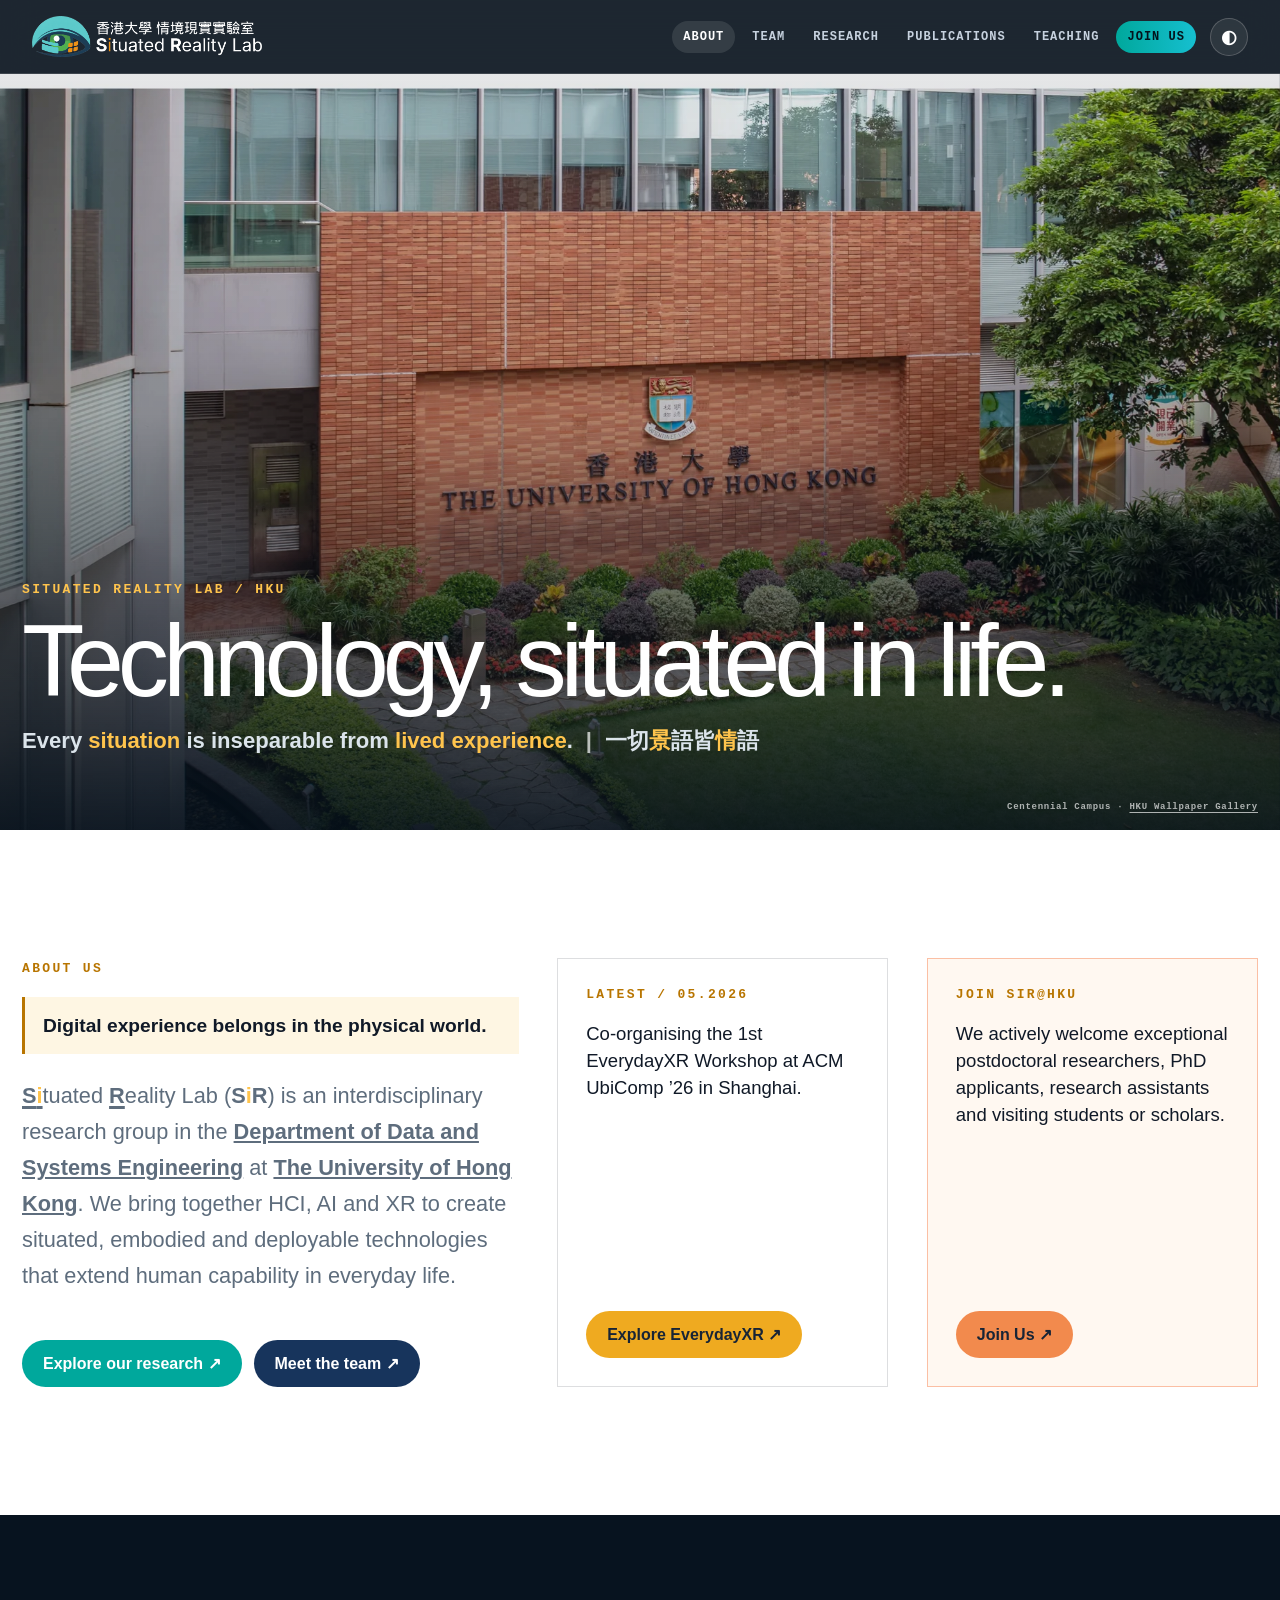
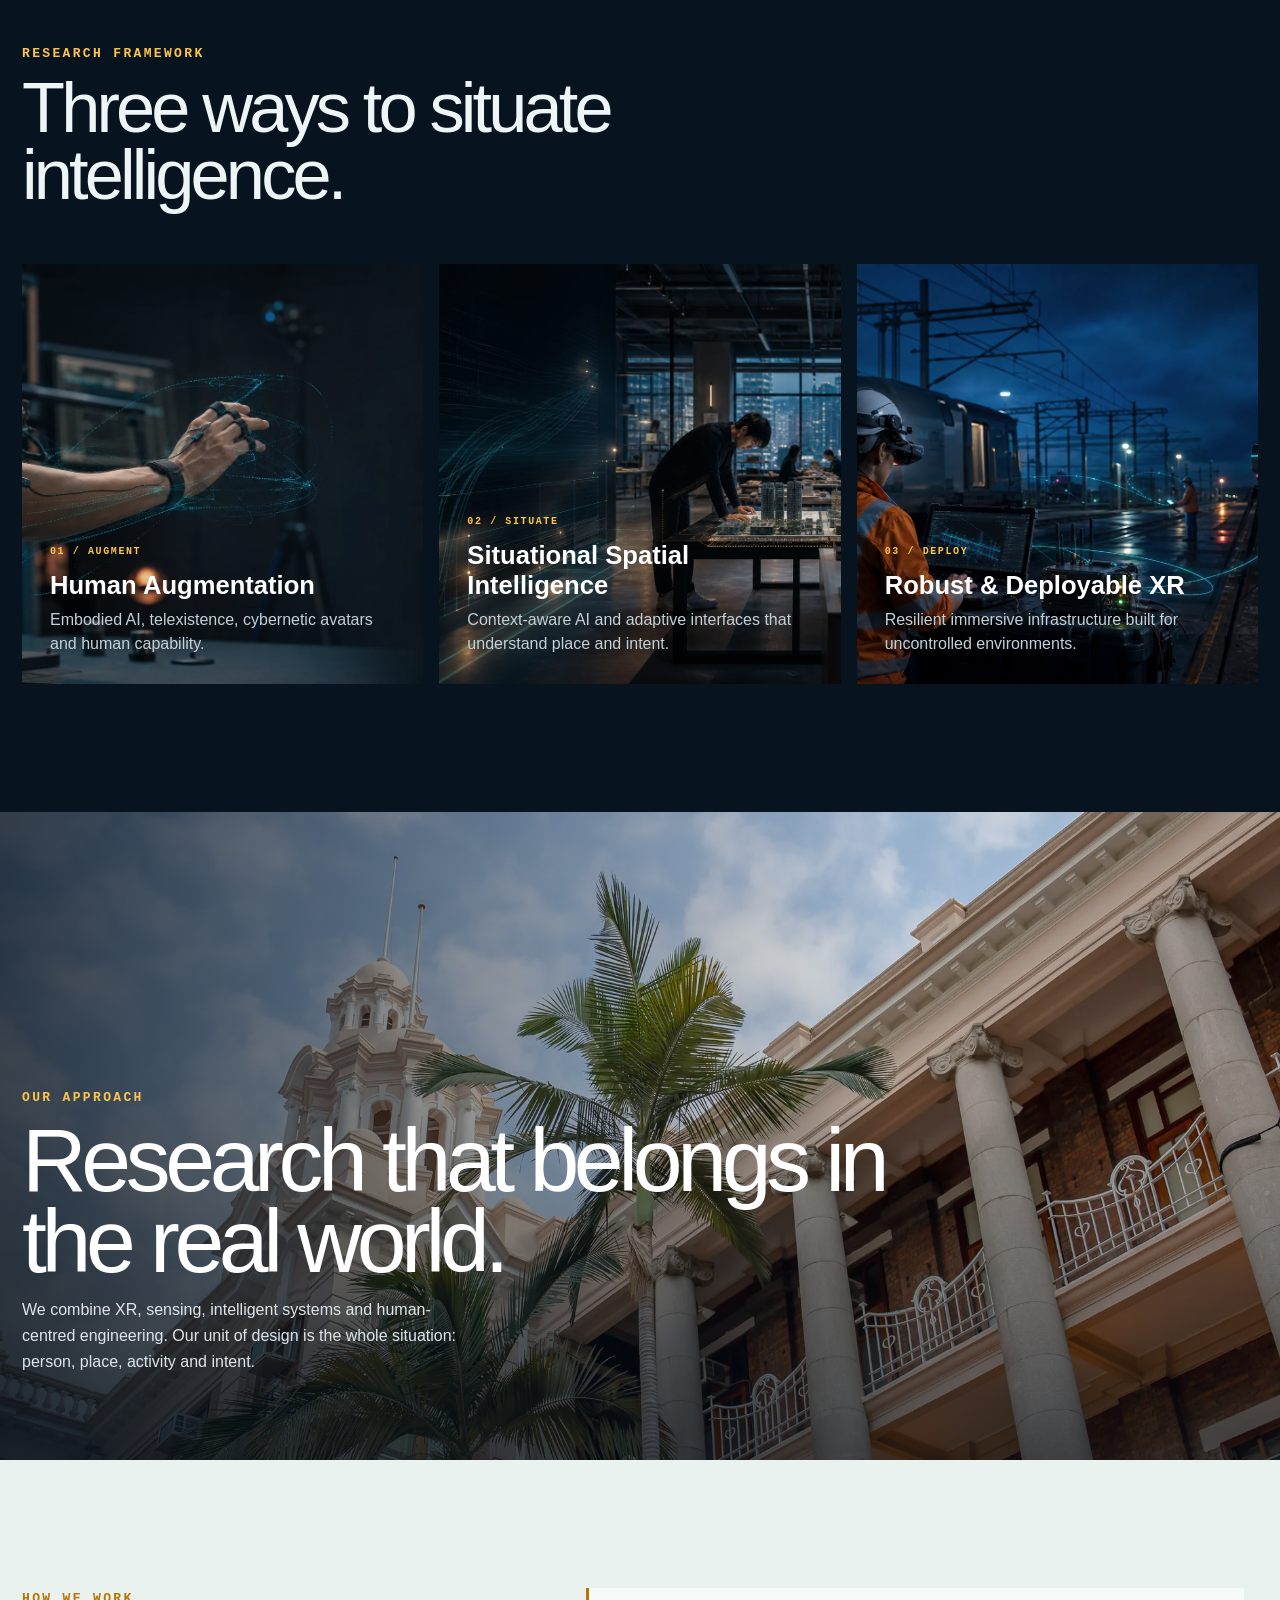
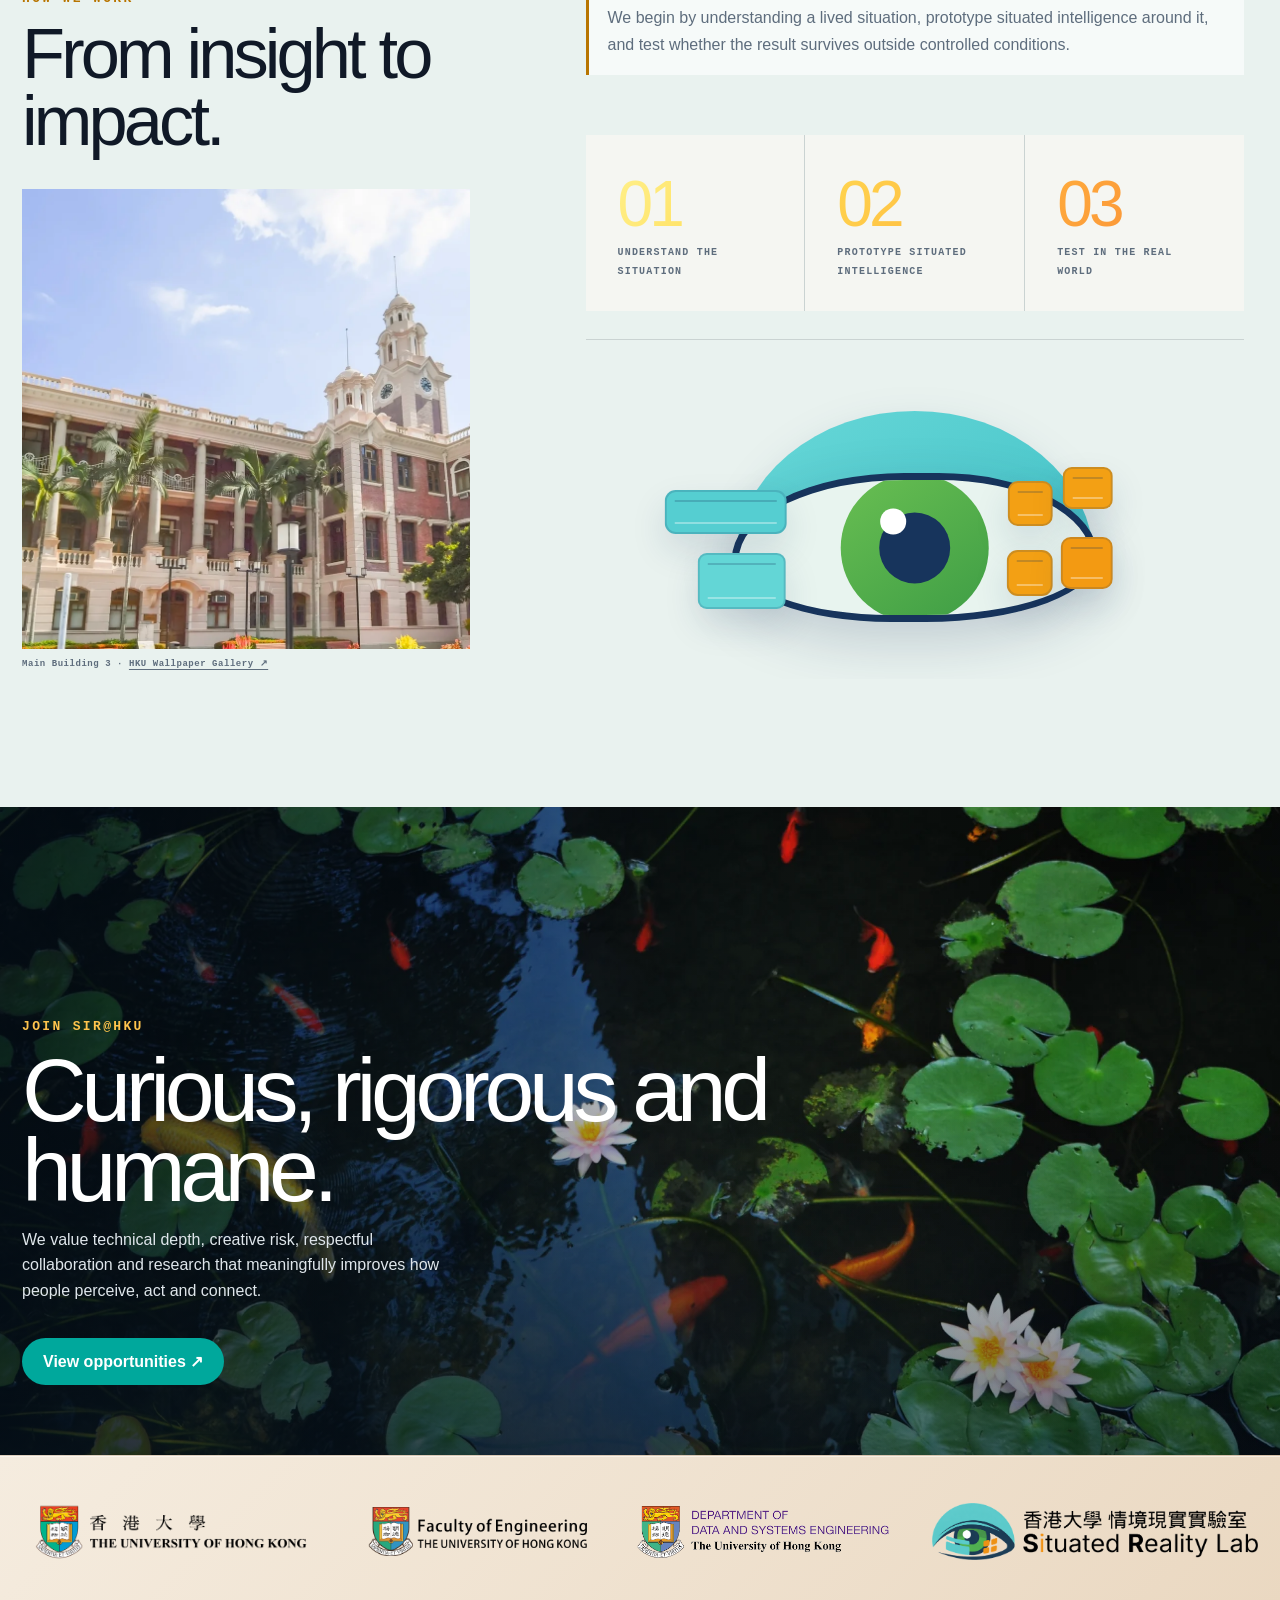
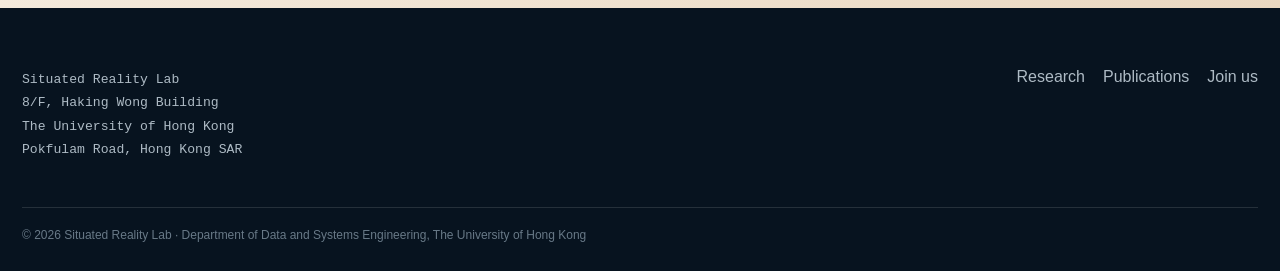
==== commit 2fb97b5b: "Thin homepage eye crescent" ====
--- a/about.html
+++ b/about.html
@@ -1,4 +1,4 @@
-<!doctype html><html lang="en"><head><meta charset="utf-8"><meta name="viewport" content="width=device-width,initial-scale=1"><meta name="theme-color" content="#07131f"><title>Situated Reality Lab — SiR@HKU</title><meta name="description" content="The Situated Reality Lab at The University of Hong Kong explores human augmentation, situational spatial intelligence and deployable XR systems."><meta property="og:title" content="Situated Reality Lab — SiR@HKU"><meta property="og:description" content="Every situation is inseparable from lived experience."><meta property="og:image" content="assets/campus/centennial-campus.webp"><link rel="icon" href="assets/brand/favicon.png"><link rel="stylesheet" href="site.css?v=20260717-2dworld1"></head><body>
+<!doctype html><html lang="en"><head><meta charset="utf-8"><meta name="viewport" content="width=device-width,initial-scale=1"><meta name="theme-color" content="#07131f"><title>Situated Reality Lab — SiR@HKU</title><meta name="description" content="The Situated Reality Lab at The University of Hong Kong explores human augmentation, situational spatial intelligence and deployable XR systems."><meta property="og:title" content="Situated Reality Lab — SiR@HKU"><meta property="og:description" content="Every situation is inseparable from lived experience."><meta property="og:image" content="assets/campus/centennial-campus.webp"><link rel="icon" href="assets/brand/favicon.png"><link rel="stylesheet" href="site.css?v=20260717-eye-thin1"></head><body>
 <a class="skip" href="#content">Skip to content</a><header class="site-head"><a class="site-brand" href="index.html"><img src="assets/brand/sir-full-white.png" alt="Situated Reality Lab at HKU"></a><button class="nav-toggle" aria-expanded="false" aria-label="Open navigation">☰</button><nav class="site-nav" aria-label="Primary"><a href="index.html" aria-current="page">About</a><a href="team.html">Team</a><a href="research.html">Research</a><a href="publications.html">Publications</a><a href="teaching.html">Teaching</a><a class="join-pill" href="join.html">Join us</a></nav></header>
 <main id="content" class="page-main"><section class="campus-hero"><img src="assets/campus/centennial-campus.webp" alt="HKU Centennial Campus"><div class="hero-copy"><span class="eyebrow">Situated Reality Lab / HKU</span><h1>Technology, situated in life.</h1><p class="hero-manifesto">Every <strong class="manifesto-accent">situation</strong> is inseparable from <strong class="manifesto-accent">lived experience</strong>. <span class="manifesto-divider">|</span> 一切<span class="manifesto-accent">景</span>語皆<span class="manifesto-accent">情</span>語</p></div><small class="photo-credit">Centennial Campus · <a href="https://hku.hk/multimedia/wallpaper-gallery/page-1/">HKU Wallpaper Gallery</a></small></section>
 <section class="section section--white"><div class="about-intro reveal"><div><span class="eyebrow">About us</span><aside class="about-note">Digital experience belongs in the physical world.</aside><p class="lede"><span class="sir-full-name"><strong class="sir-initial">S<span class="sir-i">i</span></strong>tuated <strong class="sir-initial">R</strong>eality Lab</span> (<strong class="sir-abbr">S<span class="sir-i">i</span>R</strong>) is an interdisciplinary research group in the <strong><a href="https://www.dase.hku.hk/" target="_blank" rel="noreferrer">Department of Data and Systems Engineering</a></strong> at <strong><a href="https://www.hku.hk/" target="_blank" rel="noreferrer">The University of Hong Kong</a></strong>. We bring together HCI, AI and XR to create situated, embodied and deployable technologies that extend human capability in everyday life.</p><div class="about-actions"><a class="button button--teal" href="research.html">Explore our research ↗</a><a class="button" href="team.html">Meet the team ↗</a></div></div><aside class="about-update"><span class="eyebrow">Latest / 05.2026</span><p>Co-organising the 1st EverydayXR Workshop at ACM UbiComp ’26 in Shanghai.</p><a class="button button--amber" href="https://sites.google.com/view/everydayxr2026" target="_blank" rel="noreferrer">Explore EverydayXR ↗</a></aside><aside class="about-update about-update--join"><span class="eyebrow">Join SiR@HKU</span><p>We actively welcome exceptional postdoctoral researchers, PhD applicants, research assistants and visiting students or scholars.</p><a class="button button--orange" href="join.html">Join Us ↗</a></aside></div></section>
--- a/site.css
+++ b/site.css
@@ -118,7 +118,7 @@
 .about-eye-section .about-intro>div:first-child{padding:26px;background:rgba(255,255,255,.94);border:1px solid rgba(16,25,39,.08);backdrop-filter:blur(9px)}
 .about-eye-world{--gx:0;--gy:0;position:absolute;z-index:1;left:50%;bottom:0;width:min(920px,94vw);height:clamp(280px,29vw,380px);transform:translateX(-50%);pointer-events:none}
 .about-eye{position:absolute;left:50%;top:53%;width:clamp(240px,27vw,350px);height:clamp(135px,15vw,195px);transform:translate(-50%,-50%)}
-.about-eye__cap{position:absolute;z-index:1;left:4%;top:-8%;width:92%;height:77%;border-radius:50% 50% 0 0/100% 100% 0 0;background:linear-gradient(145deg,#68d8d8,#45c3c8);filter:drop-shadow(0 10px 18px rgba(23,52,92,.1))}
+.about-eye__cap{position:absolute;z-index:1;left:4%;top:-1%;width:92%;height:68%;border-radius:50% 50% 0 0/100% 100% 0 0;background:linear-gradient(145deg,#68d8d8,#45c3c8);filter:drop-shadow(0 10px 18px rgba(23,52,92,.1))}
 .about-eye__sclera{position:absolute;z-index:2;left:3%;bottom:5%;width:94%;height:68%;overflow:hidden;border:clamp(9px,1.2vw,15px) solid #17345c;border-radius:52% 48% 52% 48%/64% 62% 48% 46%;background:#e8f4ef;box-shadow:0 18px 55px rgba(23,52,92,.2);transform-origin:center;transition:transform .12s ease}
 .about-eye__iris{position:absolute;left:50%;top:50%;width:42%;aspect-ratio:1;border-radius:50%;background:linear-gradient(145deg,#69bf52,#3e9d45);transform:translate(calc(-50% + var(--gx)*26px),calc(-50% + var(--gy)*15px));transition:transform .16s cubic-bezier(.2,.8,.2,1)}
 .about-eye__pupil{position:absolute;left:50%;top:50%;width:48%;aspect-ratio:1;border-radius:50%;background:#17345c;transform:translate(-50%,-50%)}
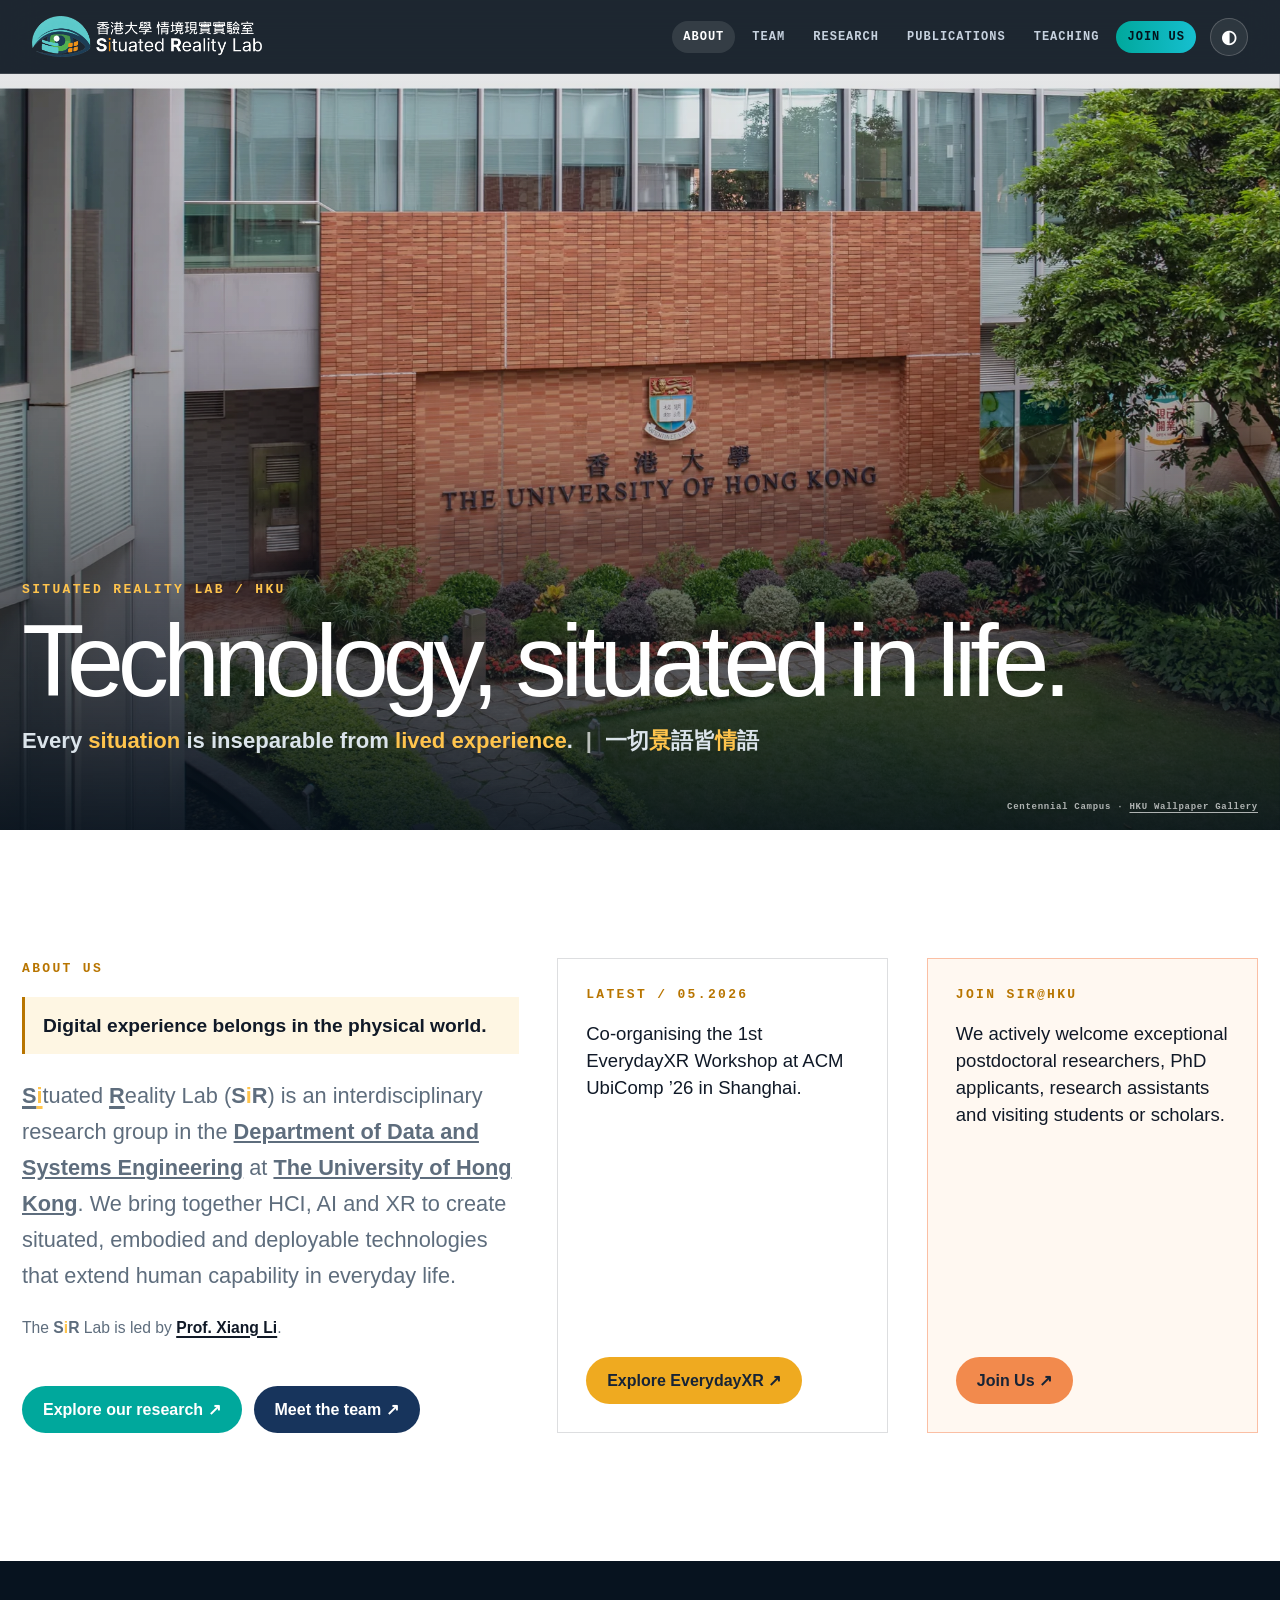
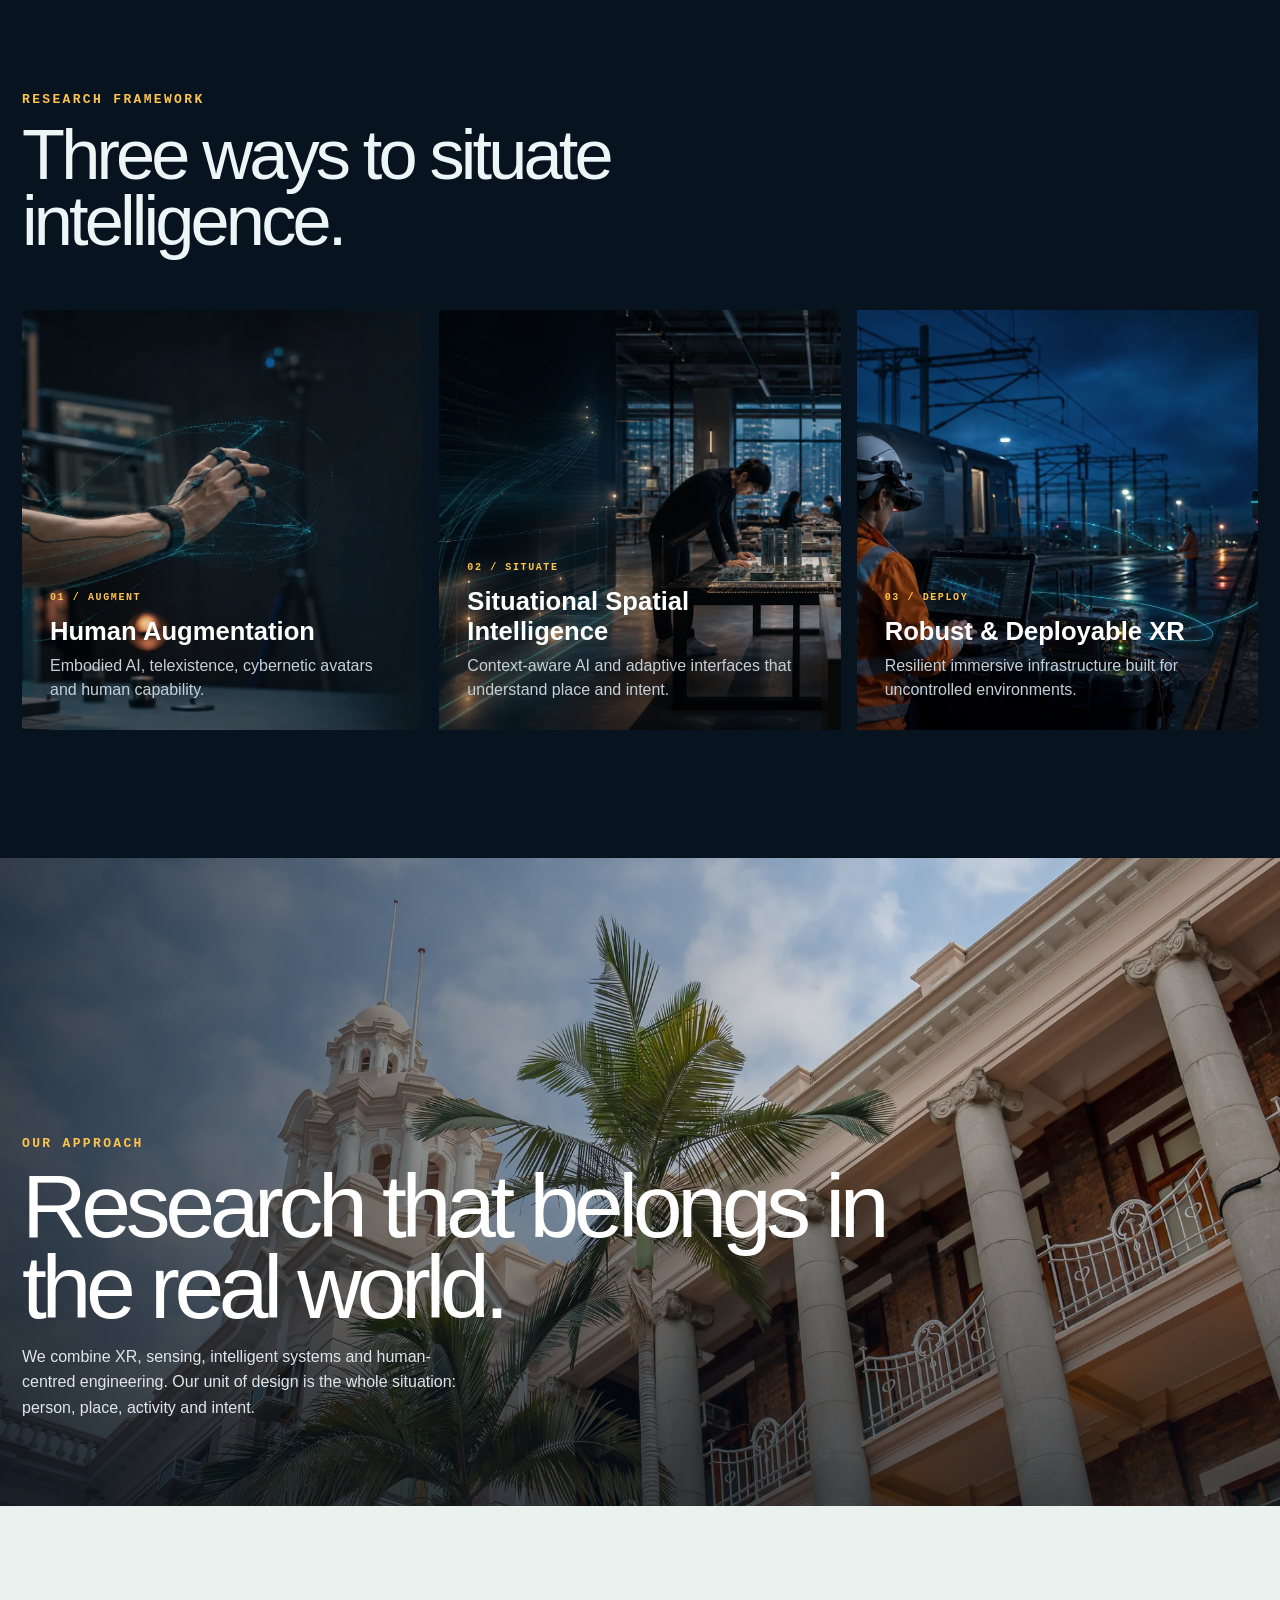
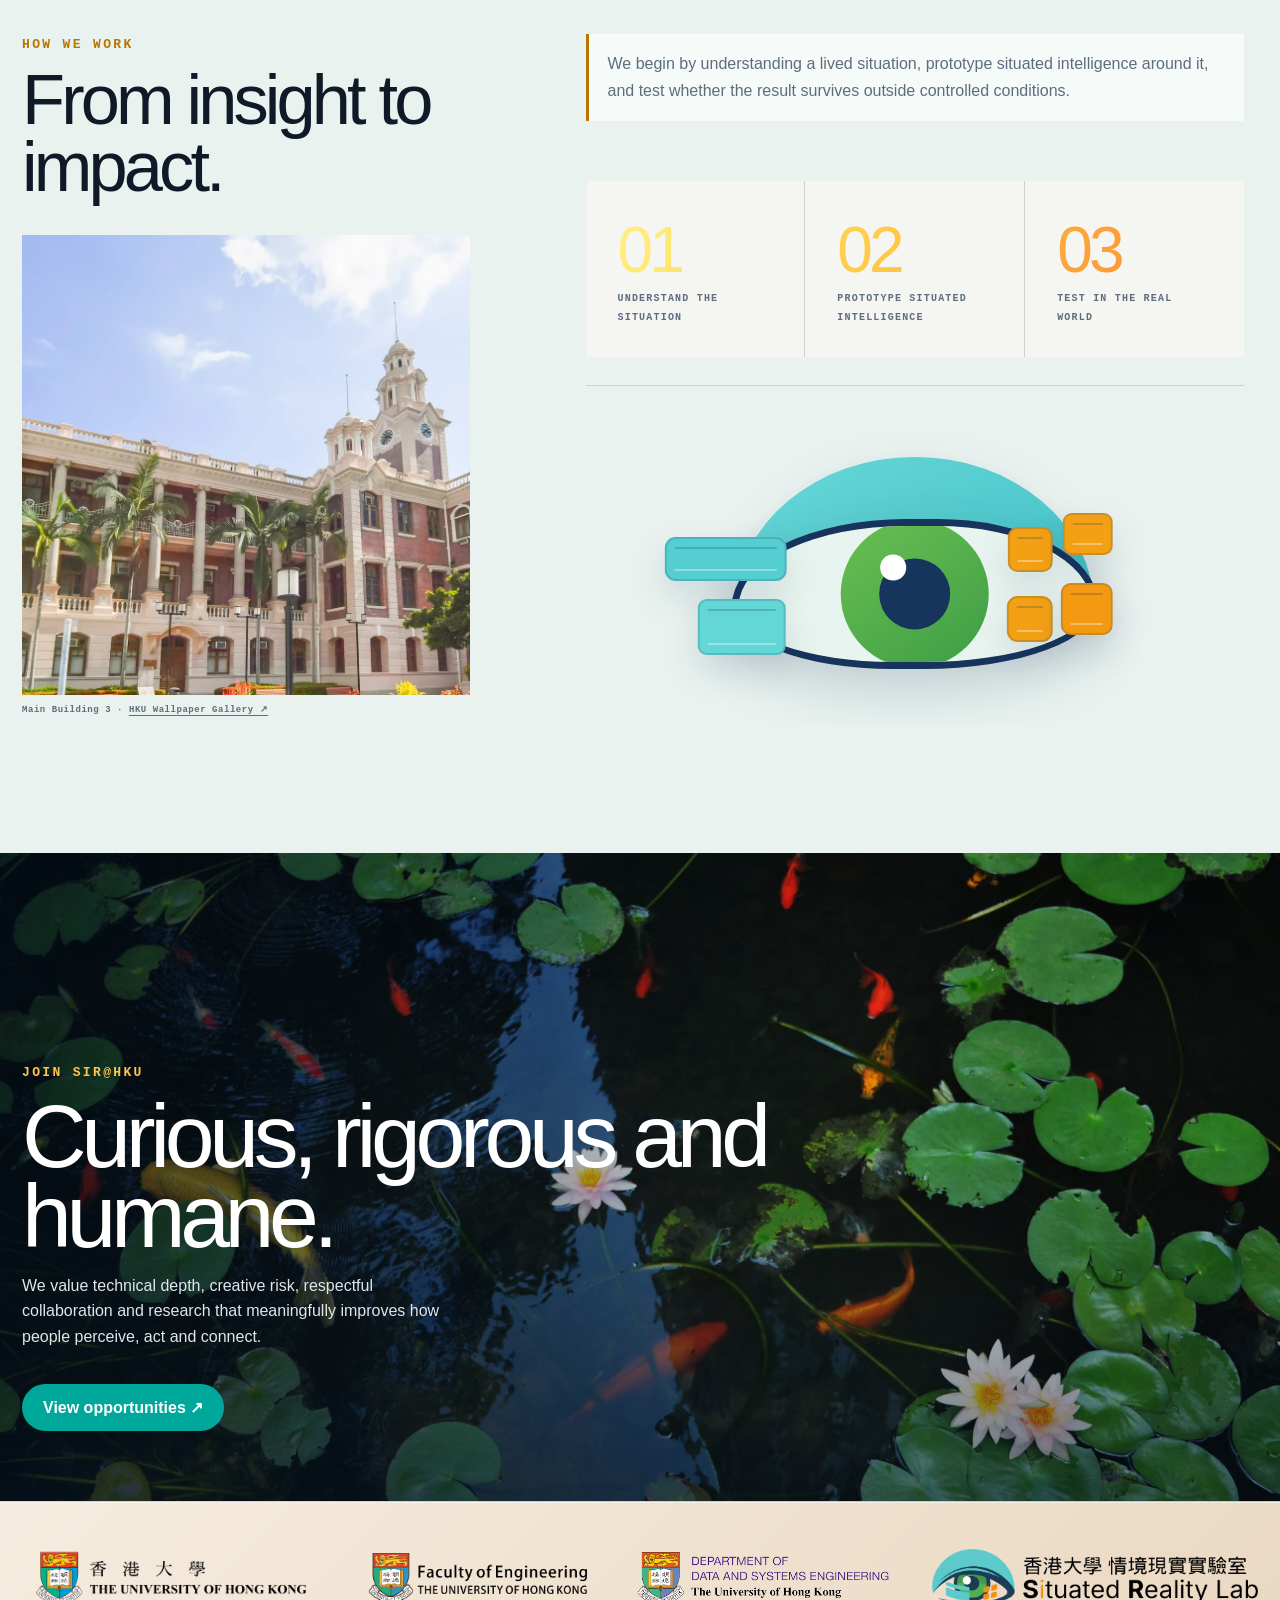
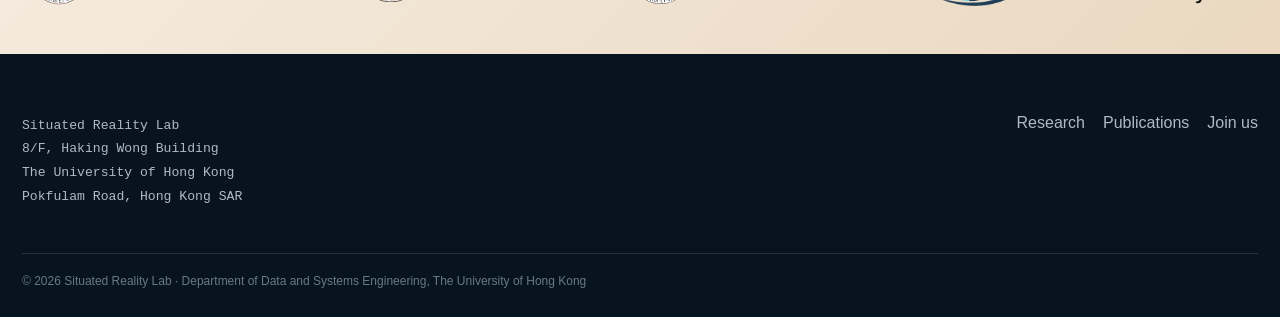
==== commit bc6ce41a: "Add lab leadership note to About section" ====
--- a/about.html
+++ b/about.html
@@ -1,10 +1,10 @@
-<!doctype html><html lang="en"><head><meta charset="utf-8"><meta name="viewport" content="width=device-width,initial-scale=1"><meta name="theme-color" content="#07131f"><title>Situated Reality Lab — SiR@HKU</title><meta name="description" content="The Situated Reality Lab at The University of Hong Kong explores human augmentation, situational spatial intelligence and deployable XR systems."><meta property="og:title" content="Situated Reality Lab — SiR@HKU"><meta property="og:description" content="Every situation is inseparable from lived experience."><meta property="og:image" content="assets/campus/centennial-campus.webp"><link rel="icon" href="assets/brand/favicon.png"><link rel="stylesheet" href="site.css?v=20260717-eye-thin1"></head><body>
-<a class="skip" href="#content">Skip to content</a><header class="site-head"><a class="site-brand" href="index.html"><img src="assets/brand/sir-full-white.png" alt="Situated Reality Lab at HKU"></a><button class="nav-toggle" aria-expanded="false" aria-label="Open navigation">☰</button><nav class="site-nav" aria-label="Primary"><a href="index.html" aria-current="page">About</a><a href="team.html">Team</a><a href="research.html">Research</a><a href="publications.html">Publications</a><a href="teaching.html">Teaching</a><a class="join-pill" href="join.html">Join us</a></nav></header>
+<!doctype html><html lang="en"><head><meta charset="utf-8"><meta name="viewport" content="width=device-width,initial-scale=1"><meta name="theme-color" content="#07131f"><title>Situated Reality Lab — SiR@HKU</title><meta name="description" content="The Situated Reality Lab at The University of Hong Kong explores human augmentation, situational spatial intelligence and deployable XR systems."><meta property="og:title" content="Situated Reality Lab — SiR@HKU"><meta property="og:description" content="Every situation is inseparable from lived experience."><meta property="og:image" content="assets/campus/centennial-campus.webp"><link rel="icon" href="assets/brand/favicon.png"><link rel="stylesheet" href="site.css?v=20260720-about-lead1"></head><body>
+<a class="skip" href="#content">Skip to content</a><header class="site-head"><a class="site-brand" href="index.html"><img src="assets/brand/sir-full-white.png" alt="Situated Reality Lab at HKU"></a><button class="nav-toggle" aria-expanded="false" aria-label="Open navigation">☰</button><nav class="site-nav" aria-label="Primary"><a href="index.html" aria-current="page">About</a><a href="team.html">Team</a><a href="research.html">Research</a><a href="publications.html">Publications</a><a href="teaching.html">Teaching</a><a class="join-pill" href="/join-us">Join us</a></nav></header>
 <main id="content" class="page-main"><section class="campus-hero"><img src="assets/campus/centennial-campus.webp" alt="HKU Centennial Campus"><div class="hero-copy"><span class="eyebrow">Situated Reality Lab / HKU</span><h1>Technology, situated in life.</h1><p class="hero-manifesto">Every <strong class="manifesto-accent">situation</strong> is inseparable from <strong class="manifesto-accent">lived experience</strong>. <span class="manifesto-divider">|</span> 一切<span class="manifesto-accent">景</span>語皆<span class="manifesto-accent">情</span>語</p></div><small class="photo-credit">Centennial Campus · <a href="https://hku.hk/multimedia/wallpaper-gallery/page-1/">HKU Wallpaper Gallery</a></small></section>
-<section class="section section--white"><div class="about-intro reveal"><div><span class="eyebrow">About us</span><aside class="about-note">Digital experience belongs in the physical world.</aside><p class="lede"><span class="sir-full-name"><strong class="sir-initial">S<span class="sir-i">i</span></strong>tuated <strong class="sir-initial">R</strong>eality Lab</span> (<strong class="sir-abbr">S<span class="sir-i">i</span>R</strong>) is an interdisciplinary research group in the <strong><a href="https://www.dase.hku.hk/" target="_blank" rel="noreferrer">Department of Data and Systems Engineering</a></strong> at <strong><a href="https://www.hku.hk/" target="_blank" rel="noreferrer">The University of Hong Kong</a></strong>. We bring together HCI, AI and XR to create situated, embodied and deployable technologies that extend human capability in everyday life.</p><div class="about-actions"><a class="button button--teal" href="research.html">Explore our research ↗</a><a class="button" href="team.html">Meet the team ↗</a></div></div><aside class="about-update"><span class="eyebrow">Latest / 05.2026</span><p>Co-organising the 1st EverydayXR Workshop at ACM UbiComp ’26 in Shanghai.</p><a class="button button--amber" href="https://sites.google.com/view/everydayxr2026" target="_blank" rel="noreferrer">Explore EverydayXR ↗</a></aside><aside class="about-update about-update--join"><span class="eyebrow">Join SiR@HKU</span><p>We actively welcome exceptional postdoctoral researchers, PhD applicants, research assistants and visiting students or scholars.</p><a class="button button--orange" href="join.html">Join Us ↗</a></aside></div></section>
+<section class="section section--white"><div class="about-intro reveal"><div><span class="eyebrow">About us</span><aside class="about-note">Digital experience belongs in the physical world.</aside><p class="lede"><span class="sir-full-name"><strong class="sir-initial">S</strong><strong class="sir-initial sir-i">i</strong>tuated <strong class="sir-initial">R</strong>eality Lab</span> (<strong class="sir-abbr">S<span class="sir-i">i</span>R</strong>) is an interdisciplinary research group in the <strong><a href="https://www.dase.hku.hk/" target="_blank" rel="noreferrer">Department of Data and Systems Engineering</a></strong> at <strong><a href="https://www.hku.hk/" target="_blank" rel="noreferrer">The University of Hong Kong</a></strong>. We bring together HCI, AI and XR to create situated, embodied and deployable technologies that extend human capability in everyday life.</p><p class="about-leadership">The <strong class="sir-abbr">S<span class="sir-i">i</span>R</strong> Lab is led by <strong><a href="https://www.xiang-li.phd/" target="_blank" rel="noreferrer">Prof. Xiang Li</a></strong>.</p><div class="about-actions"><a class="button button--teal" href="research.html">Explore our research ↗</a><a class="button" href="team.html">Meet the team ↗</a></div></div><aside class="about-update"><span class="eyebrow">Latest / 05.2026</span><p>Co-organising the 1st EverydayXR Workshop at ACM UbiComp ’26 in Shanghai.</p><a class="button button--amber" href="https://sites.google.com/view/everyday-xr/home" target="_blank" rel="noreferrer">Explore EverydayXR ↗</a></aside><aside class="about-update about-update--join"><span class="eyebrow">Join SiR@HKU</span><p>We actively welcome exceptional postdoctoral researchers, PhD applicants, research assistants and visiting students or scholars.</p><a class="button button--orange" href="/join-us">Join Us ↗</a></aside></div></section>
 <section class="section section--dark"><span class="eyebrow">Research framework</span><h2>Three ways to situate intelligence.</h2><div class="pillars reveal"><a class="pillar" href="research.html#augmentation"><img src="assets/research/human-augmentation-v2.webp" alt="Human augmentation research"><span>01 / AUGMENT</span><h3>Human Augmentation</h3><p>Embodied AI, telexistence, cybernetic avatars and human capability.</p></a><a class="pillar" href="research.html#intelligence"><img src="assets/research/spatial-intelligence-v2.webp" alt="Situational spatial intelligence research"><span>02 / SITUATE</span><h3>Situational Spatial Intelligence</h3><p>Context-aware AI and adaptive interfaces that understand place and intent.</p></a><a class="pillar" href="research.html#systems"><img src="assets/research/deployable-xr-v2.webp" alt="Deployable XR systems research"><span>03 / DEPLOY</span><h3>Robust & Deployable XR</h3><p>Resilient immersive infrastructure built for uncontrolled environments.</p></a></div></section>
 <section class="campus-break"><img src="assets/campus/main-building-1.webp" alt="HKU Main Building"><div class="campus-break__copy reveal"><span class="eyebrow">Our approach</span><h2>Research that belongs in the real world.</h2><p>We combine XR, sensing, intelligent systems and human-centred engineering. Our unit of design is the whole situation: person, place, activity and intent.</p></div></section>
 <section class="section section--tint"><div class="section-grid reveal"><div><span class="eyebrow">How we work</span><h2>From insight to impact.</h2><figure class="how-campus-image"><img src="assets/campus/main-building-3.webp" alt="HKU Main Building beneath a blue sky"><figcaption>Main Building 3 · <a href="https://hku.hk/multimedia/wallpaper-gallery/page-1/" target="_blank" rel="noreferrer">HKU Wallpaper Gallery ↗</a></figcaption></figure></div><div class="prose"><aside class="how-note">We begin by understanding a lived situation, prototype situated intelligence around it, and test whether the result survives outside controlled conditions.</aside><div class="kpi-row how-we-work__steps"><div class="kpi"><b>01</b><span>Understand the situation</span></div><div class="kpi"><b>02</b><span>Prototype situated intelligence</span></div><div class="kpi"><b>03</b><span>Test in the real world</span></div></div><div class="how-eye-wrap" data-about-eye><div class="about-eye-world" aria-hidden="true"><div class="about-eye"><div class="about-eye__cap"></div><div class="about-eye__sclera"><div class="about-eye__iris"><div class="about-eye__pupil"><i></i></div></div></div></div><span class="about-window about-window--1"></span><span class="about-window about-window--2"></span><span class="about-window about-window--3"></span><span class="about-window about-window--4"></span><span class="about-window about-window--5"></span><span class="about-window about-window--6"></span></div></div></div></div></section>
-<section class="campus-break"><img src="assets/campus/law-pond.webp" alt="Pond lilies by the HKU Faculty of Law"><div class="campus-break__copy reveal"><span class="eyebrow">Join SiR@HKU</span><h2>Curious, rigorous and humane.</h2><p>We value technical depth, creative risk, respectful collaboration and research that meaningfully improves how people perceive, act and connect.</p><a class="button button--teal" href="join.html">View opportunities ↗</a></div></section></main>
+<section class="campus-break"><img src="assets/campus/law-pond.webp" alt="Pond lilies by the HKU Faculty of Law"><div class="campus-break__copy reveal"><span class="eyebrow">Join SiR@HKU</span><h2>Curious, rigorous and humane.</h2><p>We value technical depth, creative risk, respectful collaboration and research that meaningfully improves how people perceive, act and connect.</p><a class="button button--teal" href="/join-us">View opportunities ↗</a></div></section></main>
 <div class="logo-strip"><img src="assets/brand/hku-logo.png" alt="The University of Hong Kong"><img src="assets/brand/engineering-logo.png" alt="Faculty of Engineering"><img src="assets/brand/dase-logo.png" alt="Department of Data and Systems Engineering"><img src="assets/brand/sir-full.png" alt="Situated Reality Lab"></div>
-<footer class="site-foot"><div class="foot-grid"><address>Situated Reality Lab<br>8/F, Haking Wong Building<br>The University of Hong Kong<br>Pokfulam Road, Hong Kong SAR</address><nav><a href="research.html">Research</a><a href="publications.html">Publications</a><a href="join.html">Join us</a></nav></div><div class="copyright">© 2026 Situated Reality Lab · Department of Data and Systems Engineering, The University of Hong Kong</div></footer><script src="site.js?v=20260717-about-eye3"></script></body></html>
+<footer class="site-foot"><div class="foot-grid"><address>Situated Reality Lab<br>8/F, Haking Wong Building<br>The University of Hong Kong<br>Pokfulam Road, Hong Kong SAR</address><nav><a href="research.html">Research</a><a href="publications.html">Publications</a><a href="/join-us">Join us</a></nav></div><div class="copyright">© 2026 Situated Reality Lab · Department of Data and Systems Engineering, The University of Hong Kong</div></footer><script src="site.js?v=20260717-about-eye3"></script></body></html>
--- a/site.css
+++ b/site.css
@@ -8,7 +8,7 @@
 .team-grid{display:grid;grid-template-columns:repeat(4,1fr);gap:18px;margin-top:55px}.person{background:#fff;border:1px solid var(--line)}.person img,.person-placeholder{width:100%;aspect-ratio:1;object-fit:cover;background:linear-gradient(135deg,var(--navy),var(--teal));}.person-placeholder{display:grid;place-items:center;color:#fff;font-size:4rem;font-weight:300}.person__copy{padding:21px}.person__copy h3{margin:0 0 8px;font-size:1.25rem}.person__copy p{margin:3px 0;color:var(--muted);font-size:.9rem;line-height:1.45}.person__copy .role{color:var(--yellow-ink);font:700 10px/1.3 var(--mono);letter-spacing:.09em;text-transform:uppercase}.alumni{columns:2;column-gap:55px;padding:0;list-style:none}.alumni li{break-inside:avoid;padding:13px 0;border-bottom:1px solid var(--line);color:var(--muted)}
 .research-block{display:grid;grid-template-columns:70px 1fr;gap:35px;padding:45px 0;border-top:1px solid var(--line)}.research-block .num{font:700 12px/1 var(--mono);color:var(--orange)}.research-block h3{margin:0 0 15px;font-size:clamp(2rem,3.4vw,3.5rem);letter-spacing:-.04em}.topic-list{display:grid;grid-template-columns:1fr 1fr;gap:12px 35px;padding:0;list-style:none}.topic-list li{padding:14px 0;border-top:1px solid var(--line);color:var(--muted);line-height:1.55}
 .research-scroll{background:#06111c}.research-scroll__section{position:relative;min-height:145vh;color:#fff}.research-scroll__panel{position:sticky;top:74px;display:grid;grid-template-columns:1.15fr .85fr;height:calc(100vh - 74px);min-height:650px;overflow:hidden;background:#07131f}.research-scroll__section:nth-child(even) .research-scroll__panel{grid-template-columns:.85fr 1.15fr}.research-scroll__section:nth-child(even) .research-scroll__visual{order:2}.research-scroll__visual{position:relative;overflow:hidden}.research-scroll__visual:after{content:"";position:absolute;inset:0;background:linear-gradient(90deg,transparent 55%,#07131f)}.research-scroll__section:nth-child(even) .research-scroll__visual:after{background:linear-gradient(270deg,transparent 55%,#07131f)}.research-scroll__visual img{width:100%;height:100%;object-fit:cover;filter:saturate(.86) contrast(1.05);transform:scale(1.03)}.research-scroll__copy{display:flex;flex-direction:column;justify-content:center;padding:clamp(34px,6vw,90px)}.research-scroll__num{font:700 10px/1 var(--mono);letter-spacing:.18em;color:#6ae2d7}.research-scroll__copy h2{margin:20px 0;font-size:clamp(3rem,5.5vw,6rem);font-weight:470;line-height:.9;letter-spacing:-.06em}.research-scroll__copy>p{max-width:42ch;color:#bdc9d2;font-size:1.05rem;line-height:1.6}.research-keywords{display:flex;flex-wrap:wrap;gap:9px;margin:24px 0 0;padding:0;list-style:none}.research-keywords li{padding:9px 11px;border:1px solid rgba(255,255,255,.18);border-radius:99px;color:#e4edf2;font:650 9px/1.2 var(--mono);letter-spacing:.06em}.research-scroll__cta{margin-top:28px;color:#72e1d7;text-decoration:none;font-weight:650}
-.about-intro{display:grid;grid-template-columns:1fr 1fr;gap:clamp(40px,8vw,110px);align-items:end}.about-update{padding:28px;border:1px solid var(--line);background:#fff}.about-update p{font-size:1.25rem;line-height:1.45}.about-update a{text-underline-offset:4px}.about-actions{display:flex;gap:12px;flex-wrap:wrap;margin-top:28px}
+.about-intro{display:grid;grid-template-columns:1fr 1fr;gap:clamp(40px,8vw,110px);align-items:end}.about-update{padding:28px;border:1px solid var(--line);background:#fff}.about-update p{font-size:1.25rem;line-height:1.45}.about-update a{text-underline-offset:4px}.about-leadership{margin:14px 0 0;color:var(--muted);font-size:clamp(.98rem,1.15vw,1.08rem);line-height:1.55}.about-leadership a{color:var(--ink);font-weight:750;text-decoration-color:currentColor;text-decoration-thickness:1.5px;text-underline-offset:3px}.about-actions{display:flex;gap:12px;flex-wrap:wrap;margin-top:28px}
 .manifesto-accent,.text-accent{color:var(--yellow)}.manifesto-divider{padding:0 .3em;color:rgba(255,255,255,.7)}.hero-copy .hero-manifesto{max-width:none;font-size:clamp(1.08rem,1.8vw,1.38rem);font-weight:650}
 .pub-tools{display:flex;gap:12px;align-items:center;margin:35px 0}.pub-tools input{width:min(520px,100%);padding:15px 18px;border:1px solid var(--line);background:#fff;font:inherit}.pub-year{display:grid;grid-template-columns:140px 1fr;gap:35px;padding:40px 0;border-top:1px solid var(--line)}.pub-year h2{margin:0;font-size:2.5rem}.pub-list{margin:0;padding:0 0 0 2.5rem;list-style:decimal}.pub-list li{padding:0 0 24px .35rem;color:var(--muted);line-height:1.6}.pub-list li::marker{color:var(--yellow-ink);font:800 11px/1 var(--mono)}.pub-list strong{color:var(--ink)}.author-highlight{padding:0 .15em;color:#fff;background:var(--navy);font-weight:750}.pub-note{color:var(--orange);font-weight:800}.badge{display:inline-block;margin:5px 0 0 8px;padding:5px 8px;color:#fff;background:var(--orange);font:700 9px/1.25 var(--mono);letter-spacing:.05em;text-transform:uppercase}.publication-key{margin:-10px 0 28px;color:var(--muted);font-size:.88rem}.publication-key sup{color:var(--orange);font-weight:800}
 .teaching-group{padding:36px;border:1px solid var(--line);background:#fff}.teaching-group+.teaching-group{margin-top:24px}.teaching-brand{display:flex;align-items:center;min-height:74px;margin-bottom:20px}.teaching-brand img{width:auto;max-width:min(420px,100%);max-height:74px;object-fit:contain}.teaching-brand--cam img{max-height:64px}.supervision-note{margin-top:24px;padding:18px 20px;border-left:3px solid var(--teal);color:var(--muted);background:#f2f6f4;font-size:.9rem;line-height:1.6}
@@ -133,6 +133,7 @@
 .about-window--5{right:13%;top:55%;width:108px;height:60px;border-radius:11px;background:#54cdd0}
 .about-window--6{right:5%;top:22%;width:50px;height:74px;border-radius:10px;background:#f39a12}
 html[data-theme=dark] .about-eye-section .about-intro>div:first-child{color:#eef5f7;background:rgba(16,34,49,.94);border-color:rgba(255,255,255,.1)}
+html[data-theme=dark] .about-leadership a{color:#eef5f7}
 html[data-theme=dark] .about-eye__sclera{background:#dcece8}
 @media(max-width:900px){.about-eye-section{min-height:0;padding-bottom:300px}.about-eye-world{height:285px}.about-eye-section .about-intro>div:first-child{padding:22px}.about-window--1{left:2%}.about-window--2{left:9%}.about-window--5{right:8%}.about-window--6{right:1%}}
 @media(max-width:600px){.about-eye-section{padding-bottom:250px}.about-eye-world{height:235px}.about-eye{width:220px;height:124px}.about-window--1{width:72px;height:36px}.about-window--2{width:58px;height:46px}.about-window--3{left:18%;width:38px;height:38px}.about-window--4{right:17%;width:40px;height:34px}.about-window--5{width:64px;height:42px}.about-window--6{width:36px;height:52px}}
@@ -159,3 +160,11 @@
 html[data-theme=dark] .how-note{color:#b9c5ce;background:rgba(255,255,255,.045)}
 @media(max-width:600px){.how-campus-image img{height:300px}.how-eye-wrap{height:250px}.how-eye-wrap .about-eye-world{height:240px;transform:translateX(-50%) scale(.78)}}
 .research-outro{position:relative;z-index:4}.research-outro__image{width:100%;margin:0 0 30px}.research-outro__image img{width:100%;aspect-ratio:16/8;object-fit:cover;object-position:center 43%}.research-outro__image figcaption{padding-top:10px;color:var(--muted);font:650 9px/1.45 var(--mono);letter-spacing:.06em}.research-outro__image a{font-weight:700;text-decoration-color:var(--yellow-ink);text-underline-offset:3px}
+
+/* Join page refinements */
+.opening-intro{grid-template-columns:1fr;row-gap:10px}.opening-intro h2{max-width:none;margin-bottom:8px;white-space:nowrap}.opening-note{grid-column:1;grid-row:auto;align-self:start;width:100%;margin:0;padding:20px 22px;border-left:3px solid var(--yellow);color:var(--muted);background:#fff8df;font-size:1.03rem;line-height:1.7}
+.visitor-list{display:grid;gap:10px;margin:18px 0 24px;padding-left:1.2em}.visitor-list li::marker{color:var(--yellow-ink)}.funded-visitor{text-decoration:underline;text-decoration-color:var(--yellow-ink);text-decoration-thickness:2px;text-underline-offset:3px}
+.reading-list .citation-meta,.reading-list .open-access-label{font-size:12px}
+.reading-section{padding-bottom:clamp(36px,5vw,68px)}.final-thought-section{padding-top:0}
+html[data-theme=dark] .opening-note{color:#f3eadb;background:#2b2418}
+@media(max-width:900px){.opening-intro h2{white-space:normal}.opening-note{grid-column:1;grid-row:auto}}
